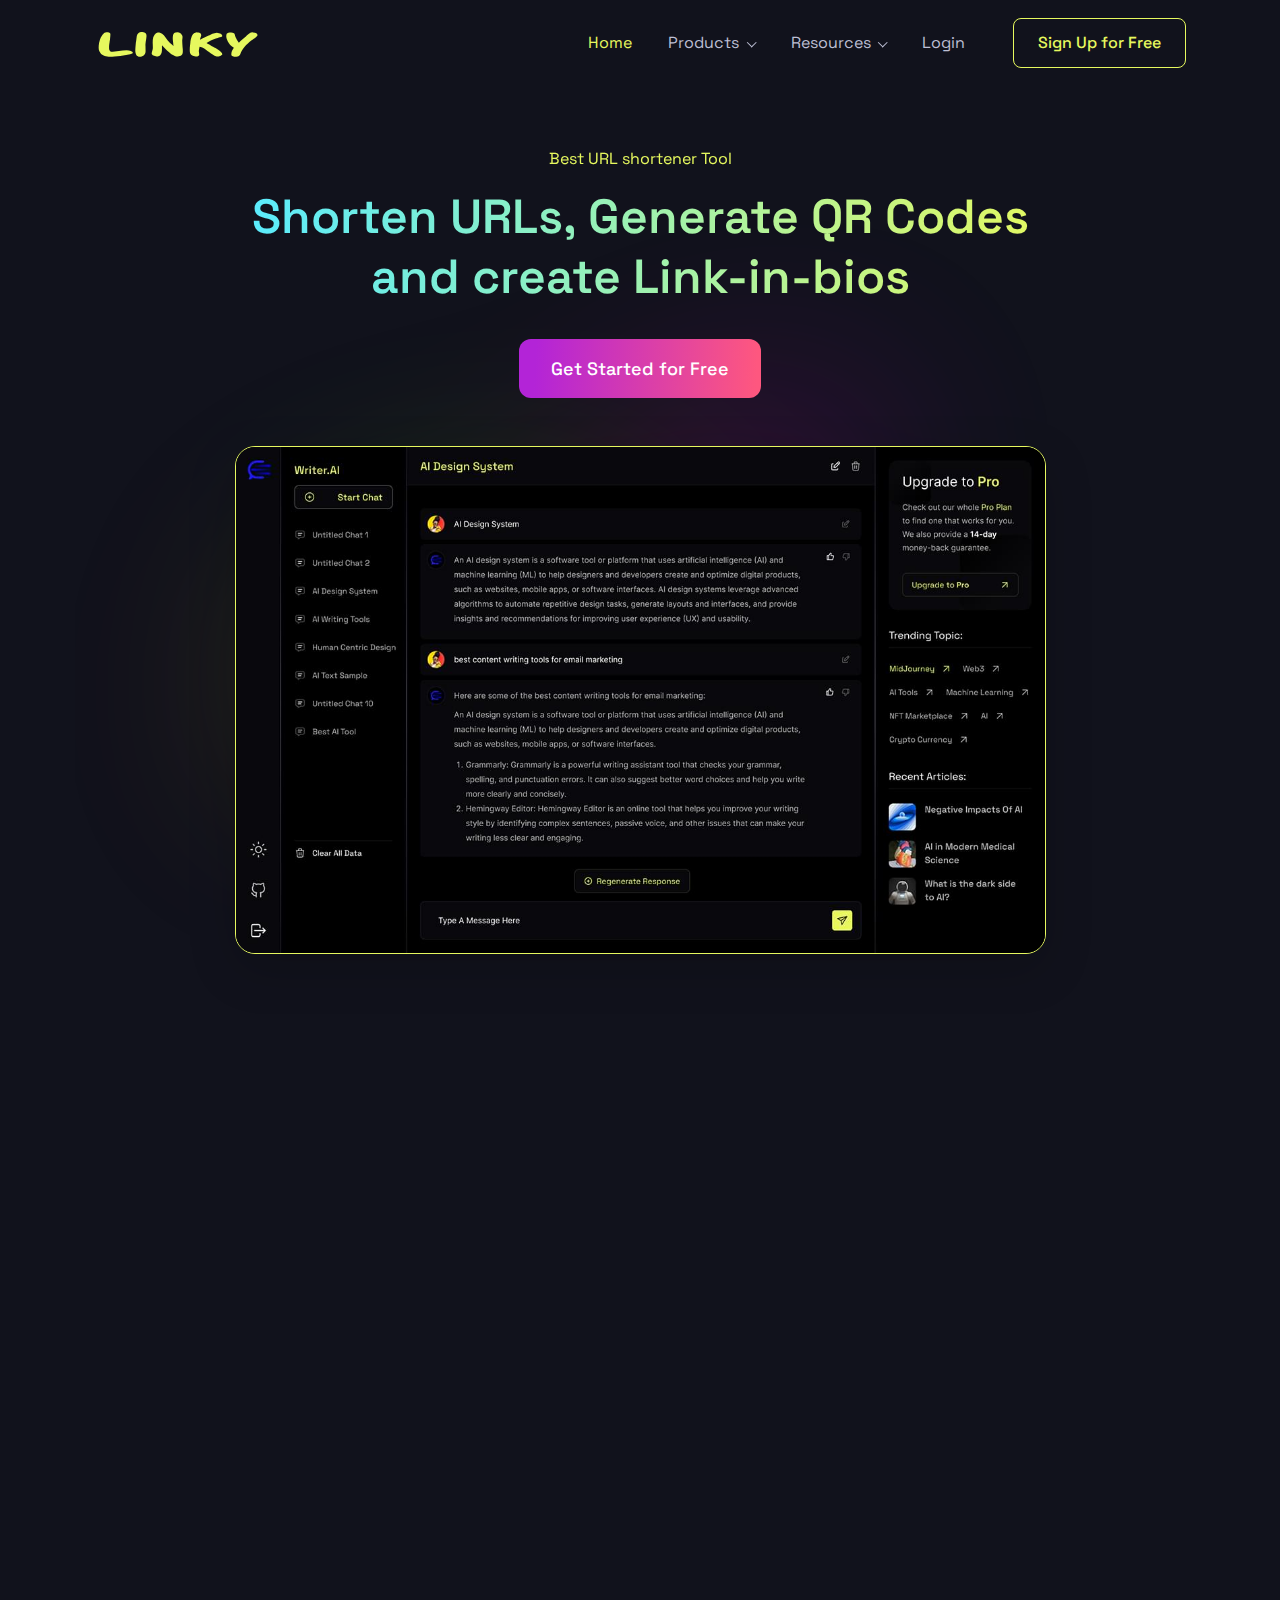
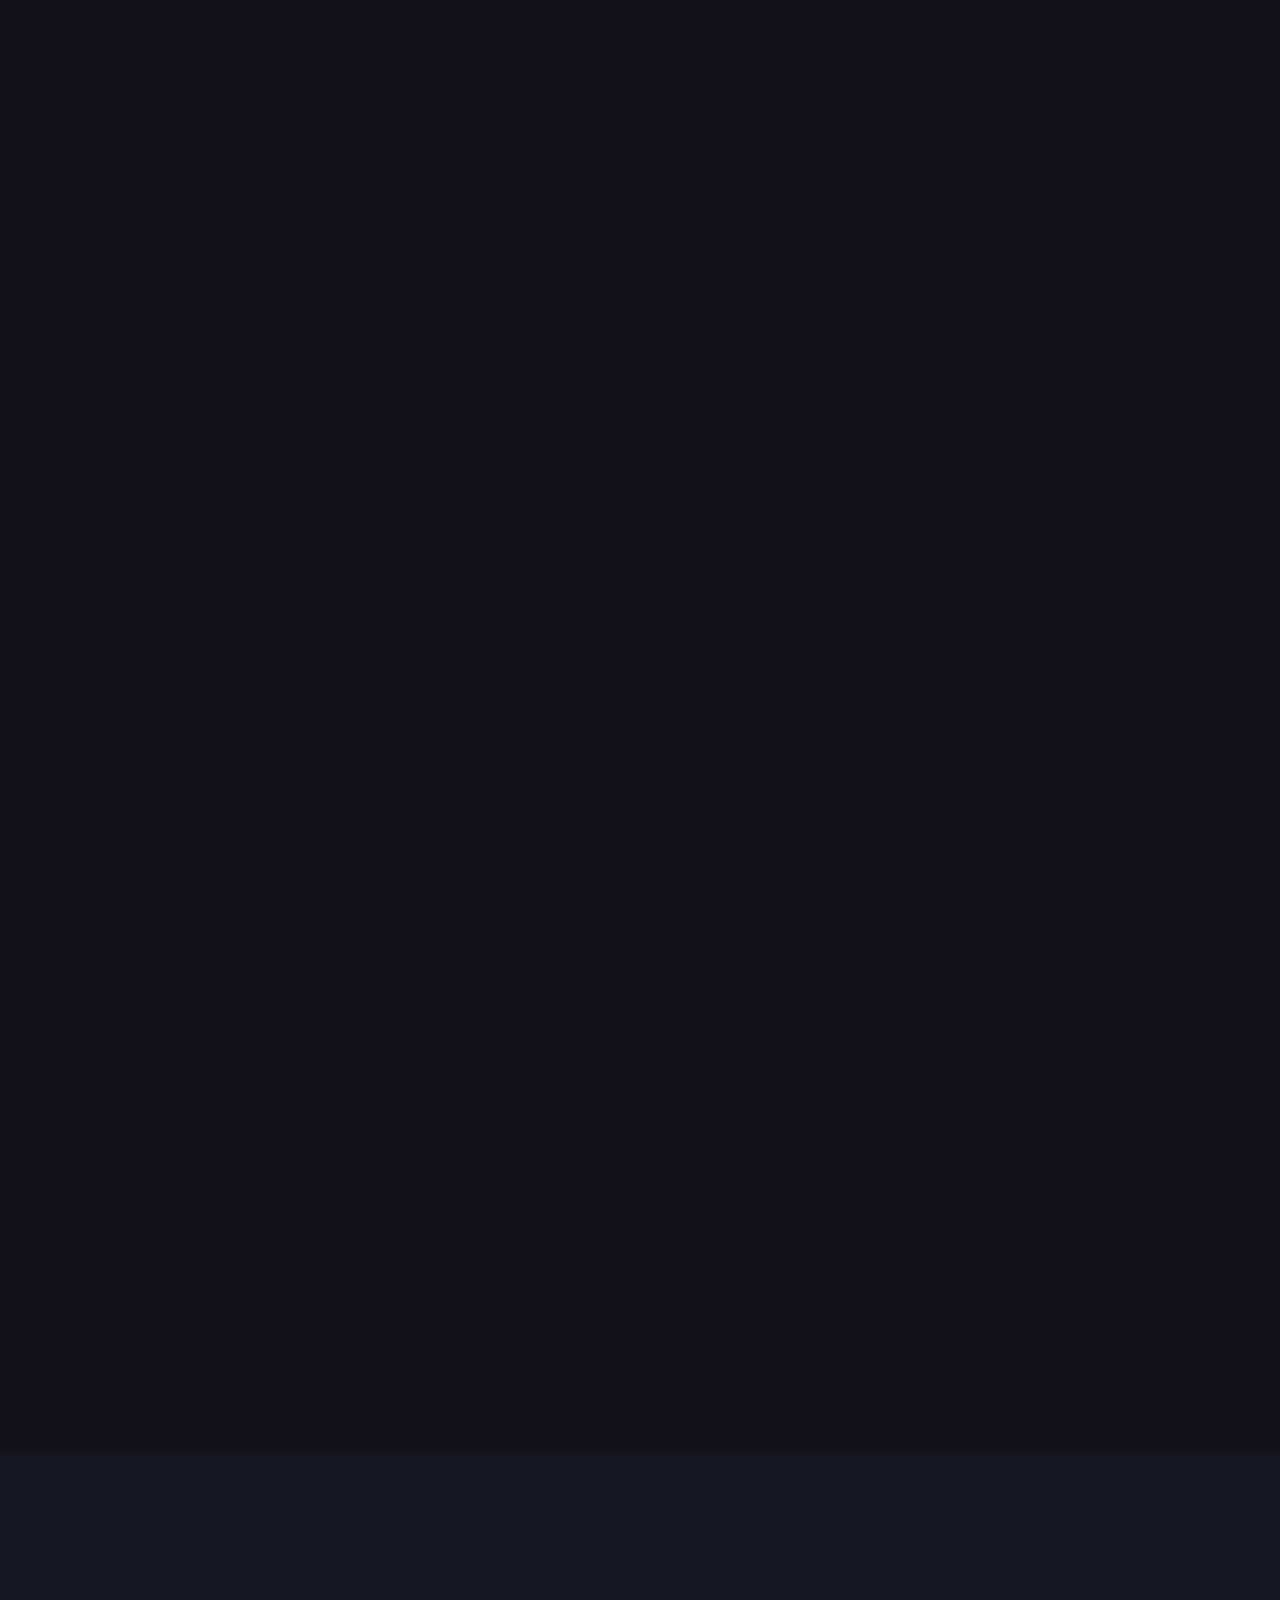
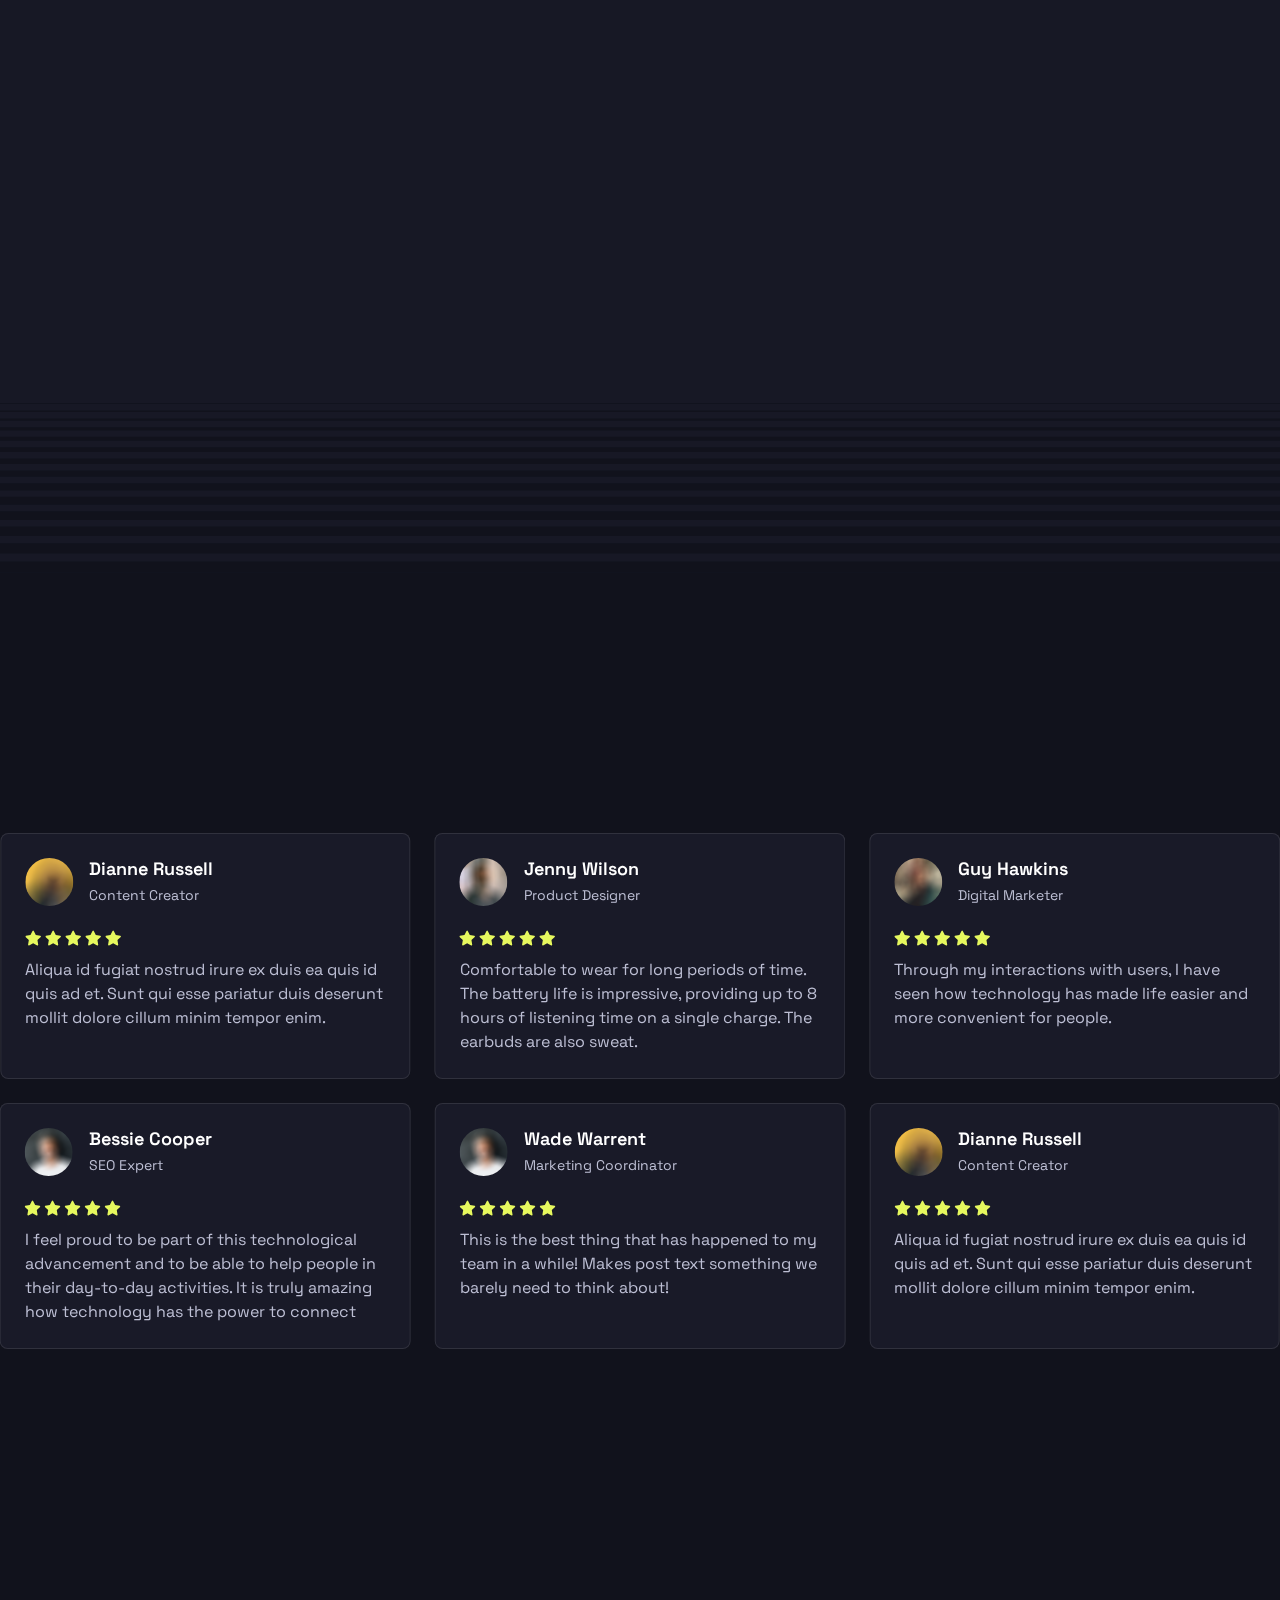
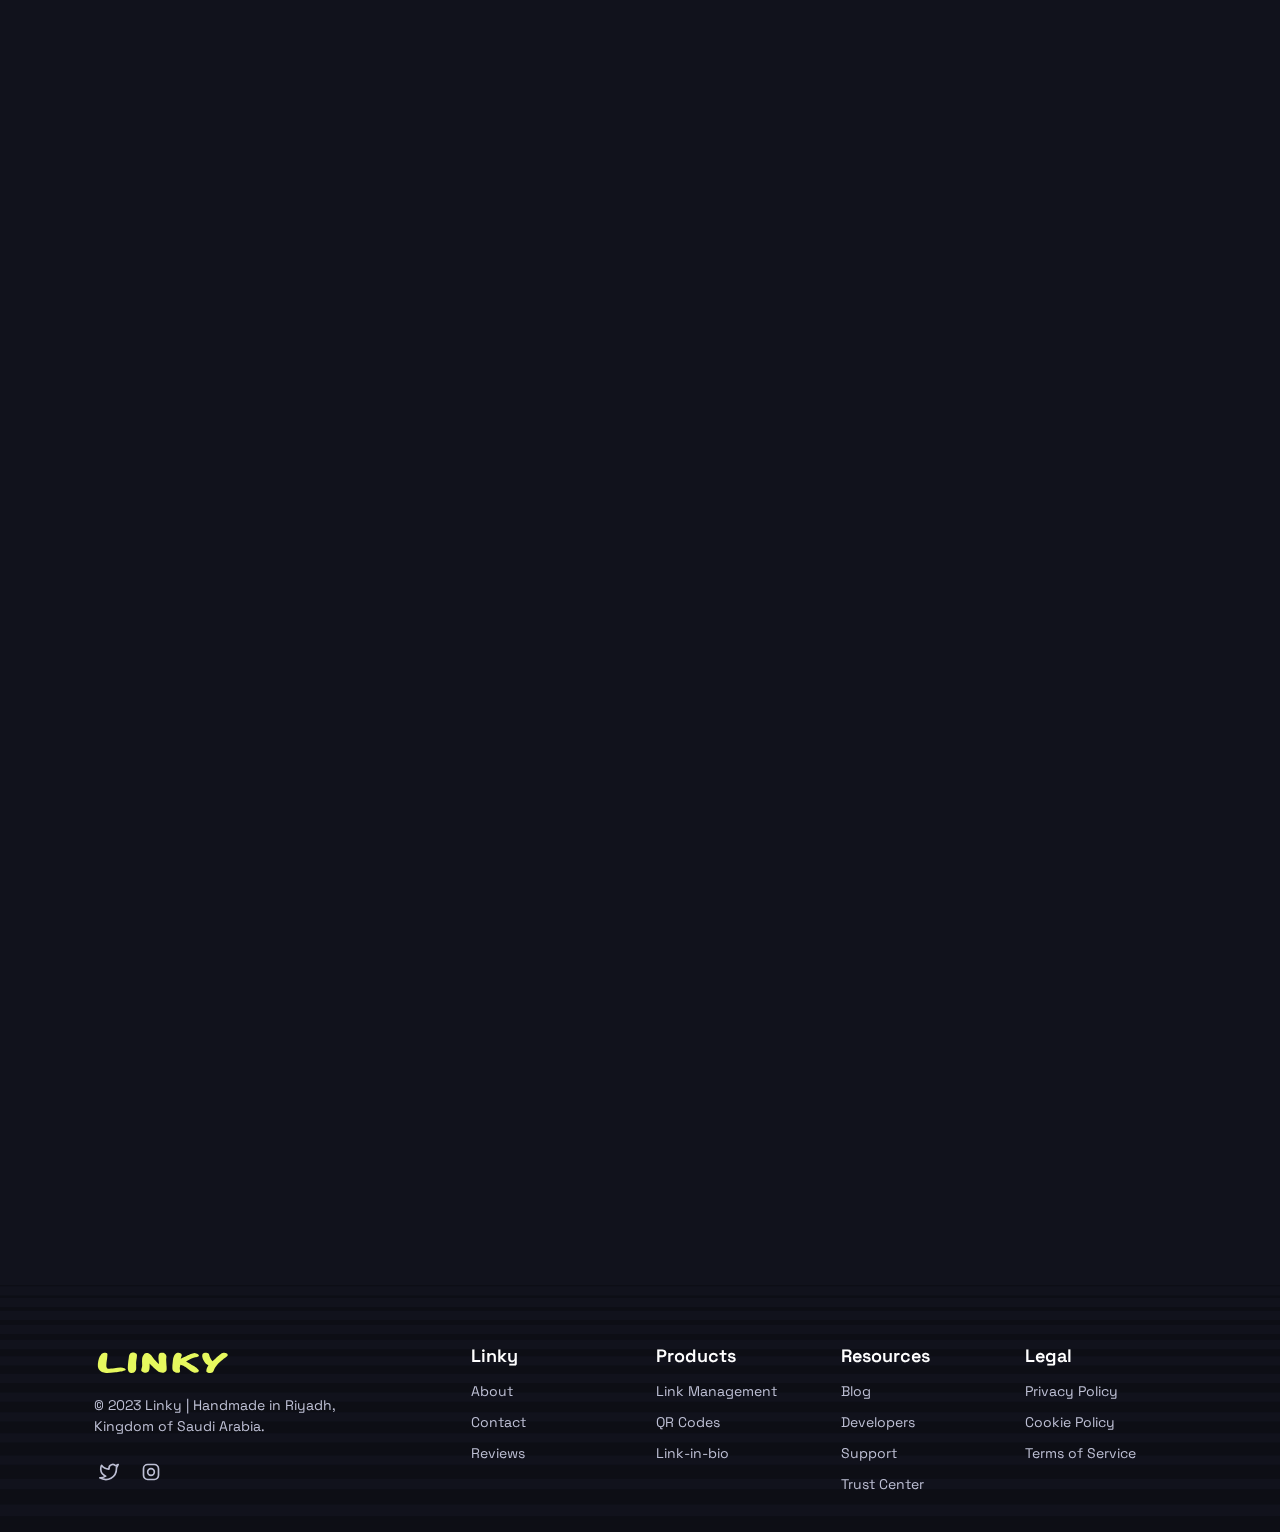
==== index.html @ 86c322c8 "Index page has been added" ====
<!DOCTYPE html>
<html lang="en" data-bs-theme="dark">

<head>
    <!-- START: META TAGS -->
    <meta charset="UTF-8" />
    <meta http-equiv="X-UA-Compatible" content="IE=edge" />
    <meta name="viewport" content="width=device-width, initial-scale=1.0" />
    <!-- END: META TAGS -->

    <title>Linky - Best link shortener tool</title>
    <link rel="icon" href="assets/images/favicon.svg" type="image/svg+xml" />

    <!-- START: STYLESHEETS -->
    <link rel="stylesheet" href="assets/css/plugins.css" />
    <link rel="stylesheet" href="assets/css/style.css" />
    <!-- END: STYLESHEETS -->
</head>


<body>
    <!-- START: APP -->
    <div class="wrapper d-flex flex-column justify-between">
        <!-- START: NAVBAR -->
        <nav class="navbar navbar-expand-lg fixed-top bg-dark" data-bs-theme="dark">
            <div class="container">
                <!-- START: APP LOGO -->
                <a class="navbar-brand" href="index.html">
                    <img src="assets/images/logo.svg" alt="Linky" width="165" />
                </a>
                <!-- END: APP LOGO -->

                <!-- START: NAVBAR TOGGLER -->
                <button class="navbar-toggler" type="button" data-bs-toggle="collapse" data-bs-target="#navbarContent"
                    aria-controls="navbarContent" aria-expanded="false" aria-label="Toggle navigation">
                    <div class="navbar-toggler-icon">
                        <span></span>
                        <span></span>
                        <span></span>
                    </div>
                </button>
                <!-- END: NAVBAR TOGGLER -->

                <!-- START: NAVBAR CONTENT -->
                <div class="collapse navbar-collapse" id="navbarContent">
                    <div
                        class="navbar-content-inner ms-lg-auto d-flex flex-column flex-lg-row align-lg-center gap-4 gap-lg-10 p-2 p-lg-0">
                        <ul class="navbar-nav gap-lg-2 gap-xl-5">
                            <li class="nav-item">
                                <a class="nav-link active" href="index.html" aria-current="page">Home</a>
                            </li>
                            <li class="nav-item dropdown">
                                <a class="nav-link dropdown-toggle" href="#" role="button" data-bs-toggle="dropdown"
                                    aria-expanded="false">
                                    Products
                                </a>
                                <ul class="dropdown-menu">
                                    <li><a class="dropdown-item" href="link-management.html">Link Management</a></li>
                                    <li><a class="dropdown-item" href="qr-codes.html">QR Codes</a></li>
                                    <li><a class="dropdown-item" href="link-in-bio.html">Link-in-bio</a></li>
                                </ul>
                            </li>
                            <li class="nav-item dropdown">
                                <a class="nav-link dropdown-toggle" href="#" role="button" data-bs-toggle="dropdown"
                                    aria-expanded="false">
                                    Resources
                                </a>
                                <ul class="dropdown-menu">
                                    <li><a class="dropdown-item " href="trust-center.html">Trust Center</a></li>
                                    <li><a class="dropdown-item " href="devs/index.html">Developers</a></li>
                                    <li><a class="dropdown-item " href="blog/index.html">Blog</a></li>
                                    <li><a class="dropdown-item " href="support.html">Support</a></li>
                                </ul>
                            </li>
                            <li class="nav-item">
                                <a class="nav-link" href="login.html">Login</a>
                            </li>
                        </ul>
                        <div class="">
                            <a href="login.html" class="btn btn-outline-primary-dark">Sign Up for Free</a>
                        </div>
                    </div>
                </div>
                <!-- END: NAVBAR CONTENT -->
            </div>
        </nav>
        <!-- END: NAVBAR -->

        <main class="flex-grow-1">
            <!-- START: HERO -->
            <section class="hero-section style-1 overflow-hidden bg-dark py-10 py-lg-15" data-bs-theme="dark">
                <div class="container">
                    <div class="row justify-center">
                        <div class="col-lg-9">
                            <div class="text-center">
                                <div class="position-relative z-1">
                                    <p class="text-primary-dark" data-aos="fade-up-sm">
                                        Best URL shortener Tool
                                    </p>
                                    <h1 class="text-gradient-2 mb-8" data-aos="fade-up-sm" data-aos-delay="150">
                                        Shorten URLs, Generate QR Codes and create Link-in-bios
                                    </h1>
                                    <a href="login.html" class="btn btn-lg btn-gradient-1" data-aos="fade-up-sm"
                                        data-aos-delay="200">Get Started for Free</a>
                                </div>
                                <div data-aos="fade-up-sm" data-aos-delay="300">
                                    <div class="image-with-shape">
                                        <img src="assets/images/shapes/blurry-shape-1.svg" alt=""
                                            class="shape animate-scale" />
                                        <div
                                            class="mt-12 rounded-5 border border-primary-dark shadow-lg overflow-hidden position-relative z-1">
                                            <img class="img-fluid d-inline-block"
                                                src="assets/images/screens/screen-1.jpg" alt="" />
                                        </div>
                                    </div>
                                </div>
                            </div>
                        </div>
                    </div>
                </div>
            </section>
            <!-- END: HERO -->

            <!-- START: FEATURES -->
            <section class="py-10 py-lg-15">
                <div class="container">
                    <div class="text-center mb-18">
                        <h1 class="mb-0 text-white" data-aos="fade-up-sm" data-aos-delay="50">
                            Linky's Connections Platform
                        </h1>
                        <p data-aos="fade-up-sm" data-aos-delay="100">
                            All the products you need to build brand connections, manage links and QR Codes, <br /> and
                            connect with audiences everywhere,
                            in a single unified platform.
                        </p>
                    </div>

                    <div class="row g-6 gx-lg-14 gx-xl-20 align-center">
                        <div class="col-lg-6" data-aos="fade-up-sm" data-aos-delay="150">
                            <div class="content">
                                <h1 class="text-white mb-8">
                                    Link Management
                                </h1>
                                <p class="mb-6">
                                    A comprehensive solution to help make every point of connection between your content
                                    and your audience more powerful.
                                </p>
                                <ul class="list-unstyled list-check mb-8">
                                    <li>
                                        <svg xmlns="http://www.w3.org/2000/svg" fill="none" viewBox="0 0 18 18"
                                            class="icon">
                                            <g>
                                                <path stroke="currentColor" stroke-linecap="round"
                                                    stroke-linejoin="round" stroke-width="1.5"
                                                    d="m3.75 9 3.75 3.75 7.5-7.5" />
                                            </g>
                                        </svg>
                                        <span>URL shortening at scale</span>
                                    </li>
                                    <li>
                                        <svg xmlns="http://www.w3.org/2000/svg" fill="none" viewBox="0 0 18 18"
                                            class="icon">
                                            <g>
                                                <path stroke="currentColor" stroke-linecap="round"
                                                    stroke-linejoin="round" stroke-width="1.5"
                                                    d="m3.75 9 3.75 3.75 7.5-7.5" />
                                            </g>
                                        </svg>
                                        <span>URL redirects</span>
                                    </li>
                                    <li>
                                        <svg xmlns="http://www.w3.org/2000/svg" fill="none" viewBox="0 0 18 18"
                                            class="icon">
                                            <g>
                                                <path stroke="currentColor" stroke-linecap="round"
                                                    stroke-linejoin="round" stroke-width="1.5"
                                                    d="m3.75 9 3.75 3.75 7.5-7.5" />
                                            </g>
                                        </svg>
                                        <span>Advanced analytics & tracking</span>
                                    </li>
                                </ul>
                                <a href="login.html" class="arrow-link arrow-link-primary-dark text-primary-dark gap-3">
                                    <span>Get Started for Free</span>
                                    <svg class="icon" viewBox="0 0 16 16" fill="none"
                                        xmlns="http://www.w3.org/2000/svg">
                                        <path d="M4 12.6667L12.6667 4M12.6667 4V12.32M12.6667 4H4.34667"
                                            stroke="currentColor" stroke-width="1.21" stroke-linecap="round"
                                            stroke-linejoin="round" />
                                    </svg>
                                </a>
                            </div>
                        </div>
                        <div class="col-lg-6" data-aos="fade-up-sm" data-aos-delay="250">
                            <div class="feature-img">
                                <img src="assets/images/illustrations/feature-illustration-1-yellow.svg" alt=""
                                    class="img-fluid" />
                            </div>
                        </div>
                    </div>
                    <div class="row g-6 gx-lg-14 gx-xl-20 align-center mt-10 flex-row-reverse">
                        <div class="col-lg-6 col-xl-6" data-aos="fade-up-sm" data-aos-delay="150">
                            <div class="content">
                                <h1 class="text-white mb-8">
                                    QR Codes
                                </h1>
                                <p class="mb-6">
                                    QR Code solutions for every customer, business and brand experience.
                                </p>
                                <ul class="list-unstyled list-check mb-8">
                                    <li>
                                        <svg xmlns="http://www.w3.org/2000/svg" fill="none" viewBox="0 0 18 18"
                                            class="icon">
                                            <g>
                                                <path stroke="currentColor" stroke-linecap="round"
                                                    stroke-linejoin="round" stroke-width="1.5"
                                                    d="m3.75 9 3.75 3.75 7.5-7.5" />
                                            </g>
                                        </svg>
                                        <span>Fully customizable QR Codes</span>
                                    </li>
                                    <li>
                                        <svg xmlns="http://www.w3.org/2000/svg" fill="none" viewBox="0 0 18 18"
                                            class="icon">
                                            <g>
                                                <path stroke="currentColor" stroke-linecap="round"
                                                    stroke-linejoin="round" stroke-width="1.5"
                                                    d="m3.75 9 3.75 3.75 7.5-7.5" />
                                            </g>
                                        </svg>
                                        <span>QR Code types & destination options</span>
                                    </li>
                                    <li>
                                        <svg xmlns="http://www.w3.org/2000/svg" fill="none" viewBox="0 0 18 18"
                                            class="icon">
                                            <g>
                                                <path stroke="currentColor" stroke-linecap="round"
                                                    stroke-linejoin="round" stroke-width="1.5"
                                                    d="m3.75 9 3.75 3.75 7.5-7.5" />
                                            </g>
                                        </svg>
                                        <span>Advanced analytics & tracking</span>
                                    </li>
                                </ul>
                                <a href="login.html" class="arrow-link arrow-link-primary-dark text-primary-dark gap-3">
                                    <span>Get Started for Free</span>
                                    <svg class="icon" viewBox="0 0 16 16" fill="none"
                                        xmlns="http://www.w3.org/2000/svg">
                                        <path d="M4 12.6667L12.6667 4M12.6667 4V12.32M12.6667 4H4.34667"
                                            stroke="currentColor" stroke-width="1.21" stroke-linecap="round"
                                            stroke-linejoin="round" />
                                    </svg>
                                </a>
                            </div>
                        </div>
                        <div class="col-lg-6" data-aos="fade-up-sm" data-aos-delay="250">
                            <div class="feature-img">
                                <img src="assets/images/illustrations/feature-illustration-2-yellow.svg" alt=""
                                    class="img-fluid" />
                            </div>
                        </div>
                    </div>
                    <div class="row g-6 gx-lg-14 gx-xl-20 align-center mt-10">
                        <div class="col-lg-6" data-aos="fade-up-sm" data-aos-delay="150">
                            <div class="content">
                                <h1 class="text-white mb-8">
                                    Link-in-bio
                                </h1>
                                <p class="mb-6">
                                    Linky Link-in-bio, powered by Linky Link Management, to help you curate, package and
                                    track your best links.
                                </p>
                                <ul class="list-unstyled list-check mb-8">
                                    <li>
                                        <svg xmlns="http://www.w3.org/2000/svg" fill="none" viewBox="0 0 18 18"
                                            class="icon">
                                            <g>
                                                <path stroke="currentColor" stroke-linecap="round"
                                                    stroke-linejoin="round" stroke-width="1.5"
                                                    d="m3.75 9 3.75 3.75 7.5-7.5" />
                                            </g>
                                        </svg>
                                        <span>Custom URLs for social media</span>
                                    </li>
                                    <li>
                                        <svg xmlns="http://www.w3.org/2000/svg" fill="none" viewBox="0 0 18 18"
                                            class="icon">
                                            <g>
                                                <path stroke="currentColor" stroke-linecap="round"
                                                    stroke-linejoin="round" stroke-width="1.5"
                                                    d="m3.75 9 3.75 3.75 7.5-7.5" />
                                            </g>
                                        </svg>
                                        <span>Easy-to-manage links</span>
                                    </li>
                                    <li>
                                        <svg xmlns="http://www.w3.org/2000/svg" fill="none" viewBox="0 0 18 18"
                                            class="icon">
                                            <g>
                                                <path stroke="currentColor" stroke-linecap="round"
                                                    stroke-linejoin="round" stroke-width="1.5"
                                                    d="m3.75 9 3.75 3.75 7.5-7.5" />
                                            </g>
                                        </svg>
                                        <span>Link and landing page tracking</span>
                                    </li>
                                </ul>
                                <a href="login.html" class="arrow-link arrow-link-primary-dark text-primary-dark gap-3">
                                    <span>Get Started for Free</span>
                                    <svg class="icon" viewBox="0 0 16 16" fill="none"
                                        xmlns="http://www.w3.org/2000/svg">
                                        <path d="M4 12.6667L12.6667 4M12.6667 4V12.32M12.6667 4H4.34667"
                                            stroke="currentColor" stroke-width="1.21" stroke-linecap="round"
                                            stroke-linejoin="round" />
                                    </svg>
                                </a>
                            </div>
                        </div>
                        <div class="col-lg-6" data-aos="fade-up-sm" data-aos-delay="250">
                            <div class="feature-img">
                                <img src="assets/images/illustrations/feature-illustration-3-yellow.svg" alt=""
                                    class="img-fluid" />
                            </div>
                        </div>
                    </div>
                </div>
            </section>
            <!-- END: FEATURES -->

            <!-- START: ANALYTICS -->
            <section class="bg-striped bg-striped-sm bg-striped-bottom bg-dark-blue-4 py-20 py-lg-30">
                <div class="container">
                    <div class="row justify-center mb-18">
                        <div class="col-lg-9">
                            <div class="text-center">
                                <h1 class="text-white mb-0" data-aos="fade-up-sm" data-aos-delay="100">
                                    Linky as numbers
                                </h1>
                            </div>
                        </div>
                    </div>
                    <div class="row justify-center gx-8 gy-14">
                        <div class="col-4" data-aos="fade-up-sm" data-aos-delay="150">
                            <div class="d-flex flex-column justify-center align-center gap-6 h-full">
                                <div
                                    class="icon w-14 h-14 flex-shrink-0 d-flex align-center justify-center rounded-3 p-2 border bg-gradient-3 text-primary-dark border-white border-opacity-10">
                                    <svg xmlns="http://www.w3.org/2000/svg" fill="none" viewBox="0 0 40 40">
                                        <g stroke="currentColor" stroke-linecap="round" stroke-linejoin="round"
                                            stroke-width="1.5">
                                            <path
                                                d="M13.333 35h13.334A8.333 8.333 0 0 0 35 26.667v-5a5 5 0 0 0-5-5h-1.667v-3.334A8.333 8.333 0 0 0 20 5h-6.667A8.333 8.333 0 0 0 5 13.333v13.334A8.333 8.333 0 0 0 13.333 35Z" />
                                            <path
                                                d="M11.667 14.167a2.5 2.5 0 0 1 2.5-2.5h5a2.5 2.5 0 1 1 0 5h-5a2.5 2.5 0 0 1-2.5-2.5Zm0 11.666a2.5 2.5 0 0 1 2.5-2.5h11.666a2.5 2.5 0 1 1 0 5H14.167a2.5 2.5 0 0 1-2.5-2.5Z" />
                                        </g>
                                    </svg>
                                </div>
                                <div class="content text-center flex-grow-1">
                                    <h5 class="text-white mb-4">500K</h5>
                                    <p class="mb-0">
                                        Global customers
                                    </p>
                                </div>
                            </div>
                        </div>
                        <div class="col-4" data-aos="fade-up-sm" data-aos-delay="200">
                            <div class="d-flex flex-column justify-center align-center gap-6 h-full">
                                <div
                                    class="icon w-14 h-14 flex-shrink-0 d-flex align-center justify-center rounded-3 p-2 border bg-gradient-3 text-primary-dark border-white border-opacity-10">
                                    <svg xmlns="http://www.w3.org/2000/svg" fill="none" viewBox="0 0 64 64">
                                        <g stroke="currentColor" stroke-linecap="round" stroke-linejoin="round"
                                            stroke-width="1.5">
                                            <path
                                                d="M8 18.667a5.333 5.333 0 0 1 5.333-5.334h37.334A5.334 5.334 0 0 1 56 18.667v26.666a5.333 5.333 0 0 1-5.333 5.334H13.333A5.333 5.333 0 0 1 8 45.333V18.667Z" />
                                            <path
                                                d="M18.667 40V29.333a5.334 5.334 0 0 1 10.666 0V40m-10.666-5.333h10.666m16-10.667v16h-4a4 4 0 1 1 4-4" />
                                        </g>
                                    </svg>
                                </div>
                                <div class="content text-center flex-grow-1">
                                    <h5 class="text-white mb-4">5.7M</h5>
                                    <p class="mb-0">
                                        Monthly active users
                                    </p>
                                </div>
                            </div>
                        </div>
                        <div class="col-4" data-aos="fade-up-sm" data-aos-delay="250">
                            <div class="d-flex flex-column justify-center align-center gap-6 h-full">
                                <div
                                    class="icon w-14 h-14 flex-shrink-0 d-flex align-center justify-center rounded-3 p-2 border bg-gradient-3 text-primary-dark border-white border-opacity-10">
                                    <svg xmlns="http://www.w3.org/2000/svg" fill="none" viewBox="0 0 64 64">
                                        <g stroke="currentColor" stroke-linecap="round" stroke-linejoin="round"
                                            stroke-width="1.5">
                                            <path
                                                d="M10.667 13.333a2.667 2.667 0 0 1 2.666-2.666h37.334a2.667 2.667 0 0 1 2.666 2.666v37.334a2.667 2.667 0 0 1-2.666 2.666H13.333a2.667 2.667 0 0 1-2.666-2.666V13.333Zm0 8h42.666m-32-10.666v10.666" />
                                        </g>
                                    </svg>
                                </div>
                                <div class="content text-center flex-grow-1">
                                    <h5 class="text-white mb-4">256M</h5>
                                    <p class="mb-0">
                                        links & QR codes created monthly
                                    </p>
                                </div>
                            </div>
                        </div>
                        <div class="col-4" data-aos="fade-up-sm" data-aos-delay="300">
                            <div class="d-flex flex-column justify-center align-center gap-6 h-full">
                                <div
                                    class="icon w-14 h-14 flex-shrink-0 d-flex align-center justify-center rounded-3 p-2 border bg-gradient-3 text-primary-dark border-white border-opacity-10">
                                    <svg xmlns="http://www.w3.org/2000/svg" fill="none" viewBox="0 0 64 64">
                                        <g stroke="currentColor" stroke-linecap="round" stroke-linejoin="round"
                                            stroke-width="1.5">
                                            <path d="M24 32a8 8 0 1 0 16.001 0A8 8 0 0 0 24 32Z" />
                                            <path
                                                d="M10.667 32a21.334 21.334 0 1 0 42.667 0 21.334 21.334 0 0 0-42.667 0ZM32 5.333v5.334m0 42.666v5.334M53.333 32h5.334M5.333 32h5.334" />
                                        </g>
                                    </svg>
                                </div>
                                <div class="content text-center flex-grow-1">
                                    <h5 class="text-white mb-4">10B</h5>
                                    <p class="mb-0">
                                        connections (clicks & scans) monthly
                                    </p>
                                </div>
                            </div>
                        </div>
                        <div class="col-4" data-aos="fade-up-sm" data-aos-delay="150">
                            <div class="d-flex flex-column justify-center align-center gap-6 h-full">
                                <div
                                    class="icon w-14 h-14 flex-shrink-0 d-flex align-center justify-center rounded-3 p-2 border bg-gradient-3 text-primary-dark border-white border-opacity-10">
                                    <svg xmlns="http://www.w3.org/2000/svg" fill="none" viewBox="0 0 64 64">
                                        <g stroke="currentColor" stroke-linecap="round" stroke-linejoin="round"
                                            stroke-width="1.5">
                                            <path
                                                d="M34.667 13.333H56M34.667 24H48M34.667 40H56M34.667 50.667H48M8 13.333a2.667 2.667 0 0 1 2.667-2.666h10.666A2.667 2.667 0 0 1 24 13.333V24a2.667 2.667 0 0 1-2.667 2.667H10.667A2.667 2.667 0 0 1 8 24V13.333ZM8 40a2.667 2.667 0 0 1 2.667-2.667h10.666A2.667 2.667 0 0 1 24 40v10.667a2.667 2.667 0 0 1-2.667 2.666H10.667A2.667 2.667 0 0 1 8 50.667V40Z" />
                                        </g>
                                    </svg>
                                </div>
                                <div class="content text-center flex-grow-1">
                                    <h5 class="text-white mb-4">800+</h5>
                                    <p class="mb-0">
                                        app integrations
                                    </p>
                                </div>
                            </div>
                        </div>
                    </div>
                </div>
            </section>
            <!-- END: ANALYTICS -->

            <!-- START: REVIEWS -->
            <section class="overflow-hidden pt-20 pb-10 pt-lg-30 pb-lg-15">
                <div class="container">
                    <div class="row justify-center mb-18">
                        <div class="col-lg-9">
                            <div class="text-center">
                                <h1 class="text-white" data-aos="fade-up-sm" data-aos-delay="50">
                                    What <span class="text-primary-dark">Linky</span> customers are saying
                                </h1>
                            </div>
                        </div>
                    </div>
                </div>

                <div class="review-rolling-carousel-container">
                    <div class="swiper review-rolling-carousel">
                        <div class="swiper-wrapper rolling-carousel-wrapper">
                            <div class="swiper-slide h-auto">
                                <div
                                    class="review-card rounded h-full p-6 border bg-dark-blue-3 border-white border-opacity-10">
                                    <div class="d-flex items-center gap-4 mb-6">
                                        <div class="w-12 h-12 rounded-circle overflow-hidden">
                                            <img src="assets/images/review/1.png" alt=""
                                                class="w-full h-full object-cover" />
                                        </div>
                                        <div class="">
                                            <h6 class="text-white mb-1">Wade Warrent</h6>
                                            <p class="mb-0 fs-sm">Marketing Coordinator</p>
                                        </div>
                                    </div>
                                    <div class="">
                                        <div class="stars d-flex items-center gap-1 mb-3">
                                            <svg xmlns="http://www.w3.org/2000/svg" fill="currentColor"
                                                viewBox="0 0 15 14" class="w-4 h-4 text-primary-dark">
                                                <path
                                                    d="m4.824 4.225-4.253.617-.075.015A.667.667 0 0 0 .202 5.98l3.082 3-.727 4.236-.009.073a.667.667 0 0 0 .976.63l3.804-2 3.796 2 .066.03a.666.666 0 0 0 .902-.733l-.728-4.237 3.083-3 .052-.056a.667.667 0 0 0-.422-1.08l-4.253-.618L7.922.372a.667.667 0 0 0-1.196 0L4.824 4.225Z" />
                                            </svg>
                                            <svg xmlns="http://www.w3.org/2000/svg" fill="currentColor"
                                                viewBox="0 0 15 14" class="w-4 h-4 text-primary-dark">
                                                <path
                                                    d="m4.824 4.225-4.253.617-.075.015A.667.667 0 0 0 .202 5.98l3.082 3-.727 4.236-.009.073a.667.667 0 0 0 .976.63l3.804-2 3.796 2 .066.03a.666.666 0 0 0 .902-.733l-.728-4.237 3.083-3 .052-.056a.667.667 0 0 0-.422-1.08l-4.253-.618L7.922.372a.667.667 0 0 0-1.196 0L4.824 4.225Z" />
                                            </svg>
                                            <svg xmlns="http://www.w3.org/2000/svg" fill="currentColor"
                                                viewBox="0 0 15 14" class="w-4 h-4 text-primary-dark">
                                                <path
                                                    d="m4.824 4.225-4.253.617-.075.015A.667.667 0 0 0 .202 5.98l3.082 3-.727 4.236-.009.073a.667.667 0 0 0 .976.63l3.804-2 3.796 2 .066.03a.666.666 0 0 0 .902-.733l-.728-4.237 3.083-3 .052-.056a.667.667 0 0 0-.422-1.08l-4.253-.618L7.922.372a.667.667 0 0 0-1.196 0L4.824 4.225Z" />
                                            </svg>
                                            <svg xmlns="http://www.w3.org/2000/svg" fill="currentColor"
                                                viewBox="0 0 15 14" class="w-4 h-4 text-primary-dark">
                                                <path
                                                    d="m4.824 4.225-4.253.617-.075.015A.667.667 0 0 0 .202 5.98l3.082 3-.727 4.236-.009.073a.667.667 0 0 0 .976.63l3.804-2 3.796 2 .066.03a.666.666 0 0 0 .902-.733l-.728-4.237 3.083-3 .052-.056a.667.667 0 0 0-.422-1.08l-4.253-.618L7.922.372a.667.667 0 0 0-1.196 0L4.824 4.225Z" />
                                            </svg>
                                            <svg xmlns="http://www.w3.org/2000/svg" fill="currentColor"
                                                viewBox="0 0 15 14" class="w-4 h-4 text-primary-dark">
                                                <path
                                                    d="m4.824 4.225-4.253.617-.075.015A.667.667 0 0 0 .202 5.98l3.082 3-.727 4.236-.009.073a.667.667 0 0 0 .976.63l3.804-2 3.796 2 .066.03a.666.666 0 0 0 .902-.733l-.728-4.237 3.083-3 .052-.056a.667.667 0 0 0-.422-1.08l-4.253-.618L7.922.372a.667.667 0 0 0-1.196 0L4.824 4.225Z" />
                                            </svg>
                                        </div>
                                        <p class="review-text mb-0">
                                            This is the best thing that has happened to my team in a while! Makes post
                                            text
                                            something we barely need to think about!
                                        </p>
                                    </div>
                                </div>
                            </div>
                            <div class="swiper-slide h-auto">
                                <div
                                    class="review-card rounded h-full p-6 border bg-dark-blue-3 border-white border-opacity-10">
                                    <div class="d-flex items-center gap-4 mb-6">
                                        <div class="w-12 h-12 rounded-circle overflow-hidden">
                                            <img src="assets/images/review/2.png" alt=""
                                                class="w-full h-full object-cover" />
                                        </div>
                                        <div class="">
                                            <h6 class="text-white mb-1">Dianne Russell</h6>
                                            <p class="mb-0 fs-sm">Content Creator</p>
                                        </div>
                                    </div>
                                    <div class="">
                                        <div class="stars d-flex items-center gap-1 mb-3">
                                            <svg xmlns="http://www.w3.org/2000/svg" fill="currentColor"
                                                viewBox="0 0 15 14" class="w-4 h-4 text-primary-dark">
                                                <path
                                                    d="m4.824 4.225-4.253.617-.075.015A.667.667 0 0 0 .202 5.98l3.082 3-.727 4.236-.009.073a.667.667 0 0 0 .976.63l3.804-2 3.796 2 .066.03a.666.666 0 0 0 .902-.733l-.728-4.237 3.083-3 .052-.056a.667.667 0 0 0-.422-1.08l-4.253-.618L7.922.372a.667.667 0 0 0-1.196 0L4.824 4.225Z" />
                                            </svg>
                                            <svg xmlns="http://www.w3.org/2000/svg" fill="currentColor"
                                                viewBox="0 0 15 14" class="w-4 h-4 text-primary-dark">
                                                <path
                                                    d="m4.824 4.225-4.253.617-.075.015A.667.667 0 0 0 .202 5.98l3.082 3-.727 4.236-.009.073a.667.667 0 0 0 .976.63l3.804-2 3.796 2 .066.03a.666.666 0 0 0 .902-.733l-.728-4.237 3.083-3 .052-.056a.667.667 0 0 0-.422-1.08l-4.253-.618L7.922.372a.667.667 0 0 0-1.196 0L4.824 4.225Z" />
                                            </svg>
                                            <svg xmlns="http://www.w3.org/2000/svg" fill="currentColor"
                                                viewBox="0 0 15 14" class="w-4 h-4 text-primary-dark">
                                                <path
                                                    d="m4.824 4.225-4.253.617-.075.015A.667.667 0 0 0 .202 5.98l3.082 3-.727 4.236-.009.073a.667.667 0 0 0 .976.63l3.804-2 3.796 2 .066.03a.666.666 0 0 0 .902-.733l-.728-4.237 3.083-3 .052-.056a.667.667 0 0 0-.422-1.08l-4.253-.618L7.922.372a.667.667 0 0 0-1.196 0L4.824 4.225Z" />
                                            </svg>
                                            <svg xmlns="http://www.w3.org/2000/svg" fill="currentColor"
                                                viewBox="0 0 15 14" class="w-4 h-4 text-primary-dark">
                                                <path
                                                    d="m4.824 4.225-4.253.617-.075.015A.667.667 0 0 0 .202 5.98l3.082 3-.727 4.236-.009.073a.667.667 0 0 0 .976.63l3.804-2 3.796 2 .066.03a.666.666 0 0 0 .902-.733l-.728-4.237 3.083-3 .052-.056a.667.667 0 0 0-.422-1.08l-4.253-.618L7.922.372a.667.667 0 0 0-1.196 0L4.824 4.225Z" />
                                            </svg>
                                            <svg xmlns="http://www.w3.org/2000/svg" fill="currentColor"
                                                viewBox="0 0 15 14" class="w-4 h-4 text-primary-dark">
                                                <path
                                                    d="m4.824 4.225-4.253.617-.075.015A.667.667 0 0 0 .202 5.98l3.082 3-.727 4.236-.009.073a.667.667 0 0 0 .976.63l3.804-2 3.796 2 .066.03a.666.666 0 0 0 .902-.733l-.728-4.237 3.083-3 .052-.056a.667.667 0 0 0-.422-1.08l-4.253-.618L7.922.372a.667.667 0 0 0-1.196 0L4.824 4.225Z" />
                                            </svg>
                                        </div>
                                        <p class="review-text mb-0">
                                            Aliqua id fugiat nostrud irure ex duis ea quis id quis ad et. Sunt qui esse
                                            pariatur
                                            duis deserunt mollit dolore cillum minim tempor enim.
                                        </p>
                                    </div>
                                </div>
                            </div>
                            <div class="swiper-slide h-auto">
                                <div
                                    class="review-card rounded h-full p-6 border bg-dark-blue-3 border-white border-opacity-10">
                                    <div class="d-flex items-center gap-4 mb-6">
                                        <div class="w-12 h-12 rounded-circle overflow-hidden">
                                            <img src="assets/images/review/3.png" alt=""
                                                class="w-full h-full object-cover" />
                                        </div>
                                        <div class="">
                                            <h6 class="text-white mb-1">Jenny Wilson</h6>
                                            <p class="mb-0 fs-sm">Product Designer</p>
                                        </div>
                                    </div>
                                    <div class="">
                                        <div class="stars d-flex items-center gap-1 mb-3">
                                            <svg xmlns="http://www.w3.org/2000/svg" fill="currentColor"
                                                viewBox="0 0 15 14" class="w-4 h-4 text-primary-dark">
                                                <path
                                                    d="m4.824 4.225-4.253.617-.075.015A.667.667 0 0 0 .202 5.98l3.082 3-.727 4.236-.009.073a.667.667 0 0 0 .976.63l3.804-2 3.796 2 .066.03a.666.666 0 0 0 .902-.733l-.728-4.237 3.083-3 .052-.056a.667.667 0 0 0-.422-1.08l-4.253-.618L7.922.372a.667.667 0 0 0-1.196 0L4.824 4.225Z" />
                                            </svg>
                                            <svg xmlns="http://www.w3.org/2000/svg" fill="currentColor"
                                                viewBox="0 0 15 14" class="w-4 h-4 text-primary-dark">
                                                <path
                                                    d="m4.824 4.225-4.253.617-.075.015A.667.667 0 0 0 .202 5.98l3.082 3-.727 4.236-.009.073a.667.667 0 0 0 .976.63l3.804-2 3.796 2 .066.03a.666.666 0 0 0 .902-.733l-.728-4.237 3.083-3 .052-.056a.667.667 0 0 0-.422-1.08l-4.253-.618L7.922.372a.667.667 0 0 0-1.196 0L4.824 4.225Z" />
                                            </svg>
                                            <svg xmlns="http://www.w3.org/2000/svg" fill="currentColor"
                                                viewBox="0 0 15 14" class="w-4 h-4 text-primary-dark">
                                                <path
                                                    d="m4.824 4.225-4.253.617-.075.015A.667.667 0 0 0 .202 5.98l3.082 3-.727 4.236-.009.073a.667.667 0 0 0 .976.63l3.804-2 3.796 2 .066.03a.666.666 0 0 0 .902-.733l-.728-4.237 3.083-3 .052-.056a.667.667 0 0 0-.422-1.08l-4.253-.618L7.922.372a.667.667 0 0 0-1.196 0L4.824 4.225Z" />
                                            </svg>
                                            <svg xmlns="http://www.w3.org/2000/svg" fill="currentColor"
                                                viewBox="0 0 15 14" class="w-4 h-4 text-primary-dark">
                                                <path
                                                    d="m4.824 4.225-4.253.617-.075.015A.667.667 0 0 0 .202 5.98l3.082 3-.727 4.236-.009.073a.667.667 0 0 0 .976.63l3.804-2 3.796 2 .066.03a.666.666 0 0 0 .902-.733l-.728-4.237 3.083-3 .052-.056a.667.667 0 0 0-.422-1.08l-4.253-.618L7.922.372a.667.667 0 0 0-1.196 0L4.824 4.225Z" />
                                            </svg>
                                            <svg xmlns="http://www.w3.org/2000/svg" fill="currentColor"
                                                viewBox="0 0 15 14" class="w-4 h-4 text-primary-dark">
                                                <path
                                                    d="m4.824 4.225-4.253.617-.075.015A.667.667 0 0 0 .202 5.98l3.082 3-.727 4.236-.009.073a.667.667 0 0 0 .976.63l3.804-2 3.796 2 .066.03a.666.666 0 0 0 .902-.733l-.728-4.237 3.083-3 .052-.056a.667.667 0 0 0-.422-1.08l-4.253-.618L7.922.372a.667.667 0 0 0-1.196 0L4.824 4.225Z" />
                                            </svg>
                                        </div>
                                        <p class="review-text mb-0">
                                            Comfortable to wear for long periods of time. The battery life is
                                            impressive, providing
                                            up to 8 hours of listening time on a single charge. The earbuds are also
                                            sweat.
                                        </p>
                                    </div>
                                </div>
                            </div>
                            <div class="swiper-slide h-auto">
                                <div
                                    class="review-card rounded h-full p-6 border bg-dark-blue-3 border-white border-opacity-10">
                                    <div class="d-flex items-center gap-4 mb-6">
                                        <div class="w-12 h-12 rounded-circle overflow-hidden">
                                            <img src="assets/images/review/4.png" alt=""
                                                class="w-full h-full object-cover" />
                                        </div>
                                        <div class="">
                                            <h6 class="text-white mb-1">Guy Hawkins</h6>
                                            <p class="mb-0 fs-sm">Digital Marketer</p>
                                        </div>
                                    </div>
                                    <div class="">
                                        <div class="stars d-flex items-center gap-1 mb-3">
                                            <svg xmlns="http://www.w3.org/2000/svg" fill="currentColor"
                                                viewBox="0 0 15 14" class="w-4 h-4 text-primary-dark">
                                                <path
                                                    d="m4.824 4.225-4.253.617-.075.015A.667.667 0 0 0 .202 5.98l3.082 3-.727 4.236-.009.073a.667.667 0 0 0 .976.63l3.804-2 3.796 2 .066.03a.666.666 0 0 0 .902-.733l-.728-4.237 3.083-3 .052-.056a.667.667 0 0 0-.422-1.08l-4.253-.618L7.922.372a.667.667 0 0 0-1.196 0L4.824 4.225Z" />
                                            </svg>
                                            <svg xmlns="http://www.w3.org/2000/svg" fill="currentColor"
                                                viewBox="0 0 15 14" class="w-4 h-4 text-primary-dark">
                                                <path
                                                    d="m4.824 4.225-4.253.617-.075.015A.667.667 0 0 0 .202 5.98l3.082 3-.727 4.236-.009.073a.667.667 0 0 0 .976.63l3.804-2 3.796 2 .066.03a.666.666 0 0 0 .902-.733l-.728-4.237 3.083-3 .052-.056a.667.667 0 0 0-.422-1.08l-4.253-.618L7.922.372a.667.667 0 0 0-1.196 0L4.824 4.225Z" />
                                            </svg>
                                            <svg xmlns="http://www.w3.org/2000/svg" fill="currentColor"
                                                viewBox="0 0 15 14" class="w-4 h-4 text-primary-dark">
                                                <path
                                                    d="m4.824 4.225-4.253.617-.075.015A.667.667 0 0 0 .202 5.98l3.082 3-.727 4.236-.009.073a.667.667 0 0 0 .976.63l3.804-2 3.796 2 .066.03a.666.666 0 0 0 .902-.733l-.728-4.237 3.083-3 .052-.056a.667.667 0 0 0-.422-1.08l-4.253-.618L7.922.372a.667.667 0 0 0-1.196 0L4.824 4.225Z" />
                                            </svg>
                                            <svg xmlns="http://www.w3.org/2000/svg" fill="currentColor"
                                                viewBox="0 0 15 14" class="w-4 h-4 text-primary-dark">
                                                <path
                                                    d="m4.824 4.225-4.253.617-.075.015A.667.667 0 0 0 .202 5.98l3.082 3-.727 4.236-.009.073a.667.667 0 0 0 .976.63l3.804-2 3.796 2 .066.03a.666.666 0 0 0 .902-.733l-.728-4.237 3.083-3 .052-.056a.667.667 0 0 0-.422-1.08l-4.253-.618L7.922.372a.667.667 0 0 0-1.196 0L4.824 4.225Z" />
                                            </svg>
                                            <svg xmlns="http://www.w3.org/2000/svg" fill="currentColor"
                                                viewBox="0 0 15 14" class="w-4 h-4 text-primary-dark">
                                                <path
                                                    d="m4.824 4.225-4.253.617-.075.015A.667.667 0 0 0 .202 5.98l3.082 3-.727 4.236-.009.073a.667.667 0 0 0 .976.63l3.804-2 3.796 2 .066.03a.666.666 0 0 0 .902-.733l-.728-4.237 3.083-3 .052-.056a.667.667 0 0 0-.422-1.08l-4.253-.618L7.922.372a.667.667 0 0 0-1.196 0L4.824 4.225Z" />
                                            </svg>
                                        </div>
                                        <p class="review-text mb-0">
                                            Through my interactions with users, I have seen how technology has made life
                                            easier and
                                            more convenient for people.
                                        </p>
                                    </div>
                                </div>
                            </div>
                            <div class="swiper-slide h-auto">
                                <div
                                    class="review-card rounded h-full p-6 border bg-dark-blue-3 border-white border-opacity-10">
                                    <div class="d-flex items-center gap-4 mb-6">
                                        <div class="w-12 h-12 rounded-circle overflow-hidden">
                                            <img src="assets/images/review/1.png" alt=""
                                                class="w-full h-full object-cover" />
                                        </div>
                                        <div class="">
                                            <h6 class="text-white mb-1">Bessie Cooper</h6>
                                            <p class="mb-0 fs-sm">SEO Expert</p>
                                        </div>
                                    </div>
                                    <div class="">
                                        <div class="stars d-flex items-center gap-1 mb-3">
                                            <svg xmlns="http://www.w3.org/2000/svg" fill="currentColor"
                                                viewBox="0 0 15 14" class="w-4 h-4 text-primary-dark">
                                                <path
                                                    d="m4.824 4.225-4.253.617-.075.015A.667.667 0 0 0 .202 5.98l3.082 3-.727 4.236-.009.073a.667.667 0 0 0 .976.63l3.804-2 3.796 2 .066.03a.666.666 0 0 0 .902-.733l-.728-4.237 3.083-3 .052-.056a.667.667 0 0 0-.422-1.08l-4.253-.618L7.922.372a.667.667 0 0 0-1.196 0L4.824 4.225Z" />
                                            </svg>
                                            <svg xmlns="http://www.w3.org/2000/svg" fill="currentColor"
                                                viewBox="0 0 15 14" class="w-4 h-4 text-primary-dark">
                                                <path
                                                    d="m4.824 4.225-4.253.617-.075.015A.667.667 0 0 0 .202 5.98l3.082 3-.727 4.236-.009.073a.667.667 0 0 0 .976.63l3.804-2 3.796 2 .066.03a.666.666 0 0 0 .902-.733l-.728-4.237 3.083-3 .052-.056a.667.667 0 0 0-.422-1.08l-4.253-.618L7.922.372a.667.667 0 0 0-1.196 0L4.824 4.225Z" />
                                            </svg>
                                            <svg xmlns="http://www.w3.org/2000/svg" fill="currentColor"
                                                viewBox="0 0 15 14" class="w-4 h-4 text-primary-dark">
                                                <path
                                                    d="m4.824 4.225-4.253.617-.075.015A.667.667 0 0 0 .202 5.98l3.082 3-.727 4.236-.009.073a.667.667 0 0 0 .976.63l3.804-2 3.796 2 .066.03a.666.666 0 0 0 .902-.733l-.728-4.237 3.083-3 .052-.056a.667.667 0 0 0-.422-1.08l-4.253-.618L7.922.372a.667.667 0 0 0-1.196 0L4.824 4.225Z" />
                                            </svg>
                                            <svg xmlns="http://www.w3.org/2000/svg" fill="currentColor"
                                                viewBox="0 0 15 14" class="w-4 h-4 text-primary-dark">
                                                <path
                                                    d="m4.824 4.225-4.253.617-.075.015A.667.667 0 0 0 .202 5.98l3.082 3-.727 4.236-.009.073a.667.667 0 0 0 .976.63l3.804-2 3.796 2 .066.03a.666.666 0 0 0 .902-.733l-.728-4.237 3.083-3 .052-.056a.667.667 0 0 0-.422-1.08l-4.253-.618L7.922.372a.667.667 0 0 0-1.196 0L4.824 4.225Z" />
                                            </svg>
                                            <svg xmlns="http://www.w3.org/2000/svg" fill="currentColor"
                                                viewBox="0 0 15 14" class="w-4 h-4 text-primary-dark">
                                                <path
                                                    d="m4.824 4.225-4.253.617-.075.015A.667.667 0 0 0 .202 5.98l3.082 3-.727 4.236-.009.073a.667.667 0 0 0 .976.63l3.804-2 3.796 2 .066.03a.666.666 0 0 0 .902-.733l-.728-4.237 3.083-3 .052-.056a.667.667 0 0 0-.422-1.08l-4.253-.618L7.922.372a.667.667 0 0 0-1.196 0L4.824 4.225Z" />
                                            </svg>
                                        </div>
                                        <p class="review-text mb-0">
                                            I feel proud to be part of this technological advancement and to be able to
                                            help people
                                            in their day-to-day activities. It is truly amazing how technology has the
                                            power to
                                            connect
                                        </p>
                                    </div>
                                </div>
                            </div>
                            <div class="swiper-slide h-auto">
                                <div
                                    class="review-card rounded h-full p-6 border bg-dark-blue-3 border-white border-opacity-10">
                                    <div class="d-flex items-center gap-4 mb-6">
                                        <div class="w-12 h-12 rounded-circle overflow-hidden">
                                            <img src="assets/images/review/1.png" alt=""
                                                class="w-full h-full object-cover" />
                                        </div>
                                        <div class="">
                                            <h6 class="text-white mb-1">Wade Warrent</h6>
                                            <p class="mb-0 fs-sm">Marketing Coordinator</p>
                                        </div>
                                    </div>
                                    <div class="">
                                        <div class="stars d-flex items-center gap-1 mb-3">
                                            <svg xmlns="http://www.w3.org/2000/svg" fill="currentColor"
                                                viewBox="0 0 15 14" class="w-4 h-4 text-primary-dark">
                                                <path
                                                    d="m4.824 4.225-4.253.617-.075.015A.667.667 0 0 0 .202 5.98l3.082 3-.727 4.236-.009.073a.667.667 0 0 0 .976.63l3.804-2 3.796 2 .066.03a.666.666 0 0 0 .902-.733l-.728-4.237 3.083-3 .052-.056a.667.667 0 0 0-.422-1.08l-4.253-.618L7.922.372a.667.667 0 0 0-1.196 0L4.824 4.225Z" />
                                            </svg>
                                            <svg xmlns="http://www.w3.org/2000/svg" fill="currentColor"
                                                viewBox="0 0 15 14" class="w-4 h-4 text-primary-dark">
                                                <path
                                                    d="m4.824 4.225-4.253.617-.075.015A.667.667 0 0 0 .202 5.98l3.082 3-.727 4.236-.009.073a.667.667 0 0 0 .976.63l3.804-2 3.796 2 .066.03a.666.666 0 0 0 .902-.733l-.728-4.237 3.083-3 .052-.056a.667.667 0 0 0-.422-1.08l-4.253-.618L7.922.372a.667.667 0 0 0-1.196 0L4.824 4.225Z" />
                                            </svg>
                                            <svg xmlns="http://www.w3.org/2000/svg" fill="currentColor"
                                                viewBox="0 0 15 14" class="w-4 h-4 text-primary-dark">
                                                <path
                                                    d="m4.824 4.225-4.253.617-.075.015A.667.667 0 0 0 .202 5.98l3.082 3-.727 4.236-.009.073a.667.667 0 0 0 .976.63l3.804-2 3.796 2 .066.03a.666.666 0 0 0 .902-.733l-.728-4.237 3.083-3 .052-.056a.667.667 0 0 0-.422-1.08l-4.253-.618L7.922.372a.667.667 0 0 0-1.196 0L4.824 4.225Z" />
                                            </svg>
                                            <svg xmlns="http://www.w3.org/2000/svg" fill="currentColor"
                                                viewBox="0 0 15 14" class="w-4 h-4 text-primary-dark">
                                                <path
                                                    d="m4.824 4.225-4.253.617-.075.015A.667.667 0 0 0 .202 5.98l3.082 3-.727 4.236-.009.073a.667.667 0 0 0 .976.63l3.804-2 3.796 2 .066.03a.666.666 0 0 0 .902-.733l-.728-4.237 3.083-3 .052-.056a.667.667 0 0 0-.422-1.08l-4.253-.618L7.922.372a.667.667 0 0 0-1.196 0L4.824 4.225Z" />
                                            </svg>
                                            <svg xmlns="http://www.w3.org/2000/svg" fill="currentColor"
                                                viewBox="0 0 15 14" class="w-4 h-4 text-primary-dark">
                                                <path
                                                    d="m4.824 4.225-4.253.617-.075.015A.667.667 0 0 0 .202 5.98l3.082 3-.727 4.236-.009.073a.667.667 0 0 0 .976.63l3.804-2 3.796 2 .066.03a.666.666 0 0 0 .902-.733l-.728-4.237 3.083-3 .052-.056a.667.667 0 0 0-.422-1.08l-4.253-.618L7.922.372a.667.667 0 0 0-1.196 0L4.824 4.225Z" />
                                            </svg>
                                        </div>
                                        <p class="review-text mb-0">
                                            This is the best thing that has happened to my team in a while! Makes post
                                            text
                                            something we barely need to think about!
                                        </p>
                                    </div>
                                </div>
                            </div>
                            <div class="swiper-slide h-auto">
                                <div
                                    class="review-card rounded h-full p-6 border bg-dark-blue-3 border-white border-opacity-10">
                                    <div class="d-flex items-center gap-4 mb-6">
                                        <div class="w-12 h-12 rounded-circle overflow-hidden">
                                            <img src="assets/images/review/2.png" alt=""
                                                class="w-full h-full object-cover" />
                                        </div>
                                        <div class="">
                                            <h6 class="text-white mb-1">Dianne Russell</h6>
                                            <p class="mb-0 fs-sm">Content Creator</p>
                                        </div>
                                    </div>
                                    <div class="">
                                        <div class="stars d-flex items-center gap-1 mb-3">
                                            <svg xmlns="http://www.w3.org/2000/svg" fill="currentColor"
                                                viewBox="0 0 15 14" class="w-4 h-4 text-primary-dark">
                                                <path
                                                    d="m4.824 4.225-4.253.617-.075.015A.667.667 0 0 0 .202 5.98l3.082 3-.727 4.236-.009.073a.667.667 0 0 0 .976.63l3.804-2 3.796 2 .066.03a.666.666 0 0 0 .902-.733l-.728-4.237 3.083-3 .052-.056a.667.667 0 0 0-.422-1.08l-4.253-.618L7.922.372a.667.667 0 0 0-1.196 0L4.824 4.225Z" />
                                            </svg>
                                            <svg xmlns="http://www.w3.org/2000/svg" fill="currentColor"
                                                viewBox="0 0 15 14" class="w-4 h-4 text-primary-dark">
                                                <path
                                                    d="m4.824 4.225-4.253.617-.075.015A.667.667 0 0 0 .202 5.98l3.082 3-.727 4.236-.009.073a.667.667 0 0 0 .976.63l3.804-2 3.796 2 .066.03a.666.666 0 0 0 .902-.733l-.728-4.237 3.083-3 .052-.056a.667.667 0 0 0-.422-1.08l-4.253-.618L7.922.372a.667.667 0 0 0-1.196 0L4.824 4.225Z" />
                                            </svg>
                                            <svg xmlns="http://www.w3.org/2000/svg" fill="currentColor"
                                                viewBox="0 0 15 14" class="w-4 h-4 text-primary-dark">
                                                <path
                                                    d="m4.824 4.225-4.253.617-.075.015A.667.667 0 0 0 .202 5.98l3.082 3-.727 4.236-.009.073a.667.667 0 0 0 .976.63l3.804-2 3.796 2 .066.03a.666.666 0 0 0 .902-.733l-.728-4.237 3.083-3 .052-.056a.667.667 0 0 0-.422-1.08l-4.253-.618L7.922.372a.667.667 0 0 0-1.196 0L4.824 4.225Z" />
                                            </svg>
                                            <svg xmlns="http://www.w3.org/2000/svg" fill="currentColor"
                                                viewBox="0 0 15 14" class="w-4 h-4 text-primary-dark">
                                                <path
                                                    d="m4.824 4.225-4.253.617-.075.015A.667.667 0 0 0 .202 5.98l3.082 3-.727 4.236-.009.073a.667.667 0 0 0 .976.63l3.804-2 3.796 2 .066.03a.666.666 0 0 0 .902-.733l-.728-4.237 3.083-3 .052-.056a.667.667 0 0 0-.422-1.08l-4.253-.618L7.922.372a.667.667 0 0 0-1.196 0L4.824 4.225Z" />
                                            </svg>
                                            <svg xmlns="http://www.w3.org/2000/svg" fill="currentColor"
                                                viewBox="0 0 15 14" class="w-4 h-4 text-primary-dark">
                                                <path
                                                    d="m4.824 4.225-4.253.617-.075.015A.667.667 0 0 0 .202 5.98l3.082 3-.727 4.236-.009.073a.667.667 0 0 0 .976.63l3.804-2 3.796 2 .066.03a.666.666 0 0 0 .902-.733l-.728-4.237 3.083-3 .052-.056a.667.667 0 0 0-.422-1.08l-4.253-.618L7.922.372a.667.667 0 0 0-1.196 0L4.824 4.225Z" />
                                            </svg>
                                        </div>
                                        <p class="review-text mb-0">
                                            Aliqua id fugiat nostrud irure ex duis ea quis id quis ad et. Sunt qui esse
                                            pariatur
                                            duis deserunt mollit dolore cillum minim tempor enim.
                                        </p>
                                    </div>
                                </div>
                            </div>
                            <div class="swiper-slide h-auto">
                                <div
                                    class="review-card rounded h-full p-6 border bg-dark-blue-3 border-white border-opacity-10">
                                    <div class="d-flex items-center gap-4 mb-6">
                                        <div class="w-12 h-12 rounded-circle overflow-hidden">
                                            <img src="assets/images/review/3.png" alt=""
                                                class="w-full h-full object-cover" />
                                        </div>
                                        <div class="">
                                            <h6 class="text-white mb-1">Jenny Wilson</h6>
                                            <p class="mb-0 fs-sm">Product Designer</p>
                                        </div>
                                    </div>
                                    <div class="">
                                        <div class="stars d-flex items-center gap-1 mb-3">
                                            <svg xmlns="http://www.w3.org/2000/svg" fill="currentColor"
                                                viewBox="0 0 15 14" class="w-4 h-4 text-primary-dark">
                                                <path
                                                    d="m4.824 4.225-4.253.617-.075.015A.667.667 0 0 0 .202 5.98l3.082 3-.727 4.236-.009.073a.667.667 0 0 0 .976.63l3.804-2 3.796 2 .066.03a.666.666 0 0 0 .902-.733l-.728-4.237 3.083-3 .052-.056a.667.667 0 0 0-.422-1.08l-4.253-.618L7.922.372a.667.667 0 0 0-1.196 0L4.824 4.225Z" />
                                            </svg>
                                            <svg xmlns="http://www.w3.org/2000/svg" fill="currentColor"
                                                viewBox="0 0 15 14" class="w-4 h-4 text-primary-dark">
                                                <path
                                                    d="m4.824 4.225-4.253.617-.075.015A.667.667 0 0 0 .202 5.98l3.082 3-.727 4.236-.009.073a.667.667 0 0 0 .976.63l3.804-2 3.796 2 .066.03a.666.666 0 0 0 .902-.733l-.728-4.237 3.083-3 .052-.056a.667.667 0 0 0-.422-1.08l-4.253-.618L7.922.372a.667.667 0 0 0-1.196 0L4.824 4.225Z" />
                                            </svg>
                                            <svg xmlns="http://www.w3.org/2000/svg" fill="currentColor"
                                                viewBox="0 0 15 14" class="w-4 h-4 text-primary-dark">
                                                <path
                                                    d="m4.824 4.225-4.253.617-.075.015A.667.667 0 0 0 .202 5.98l3.082 3-.727 4.236-.009.073a.667.667 0 0 0 .976.63l3.804-2 3.796 2 .066.03a.666.666 0 0 0 .902-.733l-.728-4.237 3.083-3 .052-.056a.667.667 0 0 0-.422-1.08l-4.253-.618L7.922.372a.667.667 0 0 0-1.196 0L4.824 4.225Z" />
                                            </svg>
                                            <svg xmlns="http://www.w3.org/2000/svg" fill="currentColor"
                                                viewBox="0 0 15 14" class="w-4 h-4 text-primary-dark">
                                                <path
                                                    d="m4.824 4.225-4.253.617-.075.015A.667.667 0 0 0 .202 5.98l3.082 3-.727 4.236-.009.073a.667.667 0 0 0 .976.63l3.804-2 3.796 2 .066.03a.666.666 0 0 0 .902-.733l-.728-4.237 3.083-3 .052-.056a.667.667 0 0 0-.422-1.08l-4.253-.618L7.922.372a.667.667 0 0 0-1.196 0L4.824 4.225Z" />
                                            </svg>
                                            <svg xmlns="http://www.w3.org/2000/svg" fill="currentColor"
                                                viewBox="0 0 15 14" class="w-4 h-4 text-primary-dark">
                                                <path
                                                    d="m4.824 4.225-4.253.617-.075.015A.667.667 0 0 0 .202 5.98l3.082 3-.727 4.236-.009.073a.667.667 0 0 0 .976.63l3.804-2 3.796 2 .066.03a.666.666 0 0 0 .902-.733l-.728-4.237 3.083-3 .052-.056a.667.667 0 0 0-.422-1.08l-4.253-.618L7.922.372a.667.667 0 0 0-1.196 0L4.824 4.225Z" />
                                            </svg>
                                        </div>
                                        <p class="review-text mb-0">
                                            Comfortable to wear for long periods of time. The battery life is
                                            impressive, providing
                                            up to 8 hours of listening time on a single charge. The earbuds are also
                                            sweat.
                                        </p>
                                    </div>
                                </div>
                            </div>
                            <div class="swiper-slide h-auto">
                                <div
                                    class="review-card rounded h-full p-6 border bg-dark-blue-3 border-white border-opacity-10">
                                    <div class="d-flex items-center gap-4 mb-6">
                                        <div class="w-12 h-12 rounded-circle overflow-hidden">
                                            <img src="assets/images/review/4.png" alt=""
                                                class="w-full h-full object-cover" />
                                        </div>
                                        <div class="">
                                            <h6 class="text-white mb-1">Guy Hawkins</h6>
                                            <p class="mb-0 fs-sm">Digital Marketer</p>
                                        </div>
                                    </div>
                                    <div class="">
                                        <div class="stars d-flex items-center gap-1 mb-3">
                                            <svg xmlns="http://www.w3.org/2000/svg" fill="currentColor"
                                                viewBox="0 0 15 14" class="w-4 h-4 text-primary-dark">
                                                <path
                                                    d="m4.824 4.225-4.253.617-.075.015A.667.667 0 0 0 .202 5.98l3.082 3-.727 4.236-.009.073a.667.667 0 0 0 .976.63l3.804-2 3.796 2 .066.03a.666.666 0 0 0 .902-.733l-.728-4.237 3.083-3 .052-.056a.667.667 0 0 0-.422-1.08l-4.253-.618L7.922.372a.667.667 0 0 0-1.196 0L4.824 4.225Z" />
                                            </svg>
                                            <svg xmlns="http://www.w3.org/2000/svg" fill="currentColor"
                                                viewBox="0 0 15 14" class="w-4 h-4 text-primary-dark">
                                                <path
                                                    d="m4.824 4.225-4.253.617-.075.015A.667.667 0 0 0 .202 5.98l3.082 3-.727 4.236-.009.073a.667.667 0 0 0 .976.63l3.804-2 3.796 2 .066.03a.666.666 0 0 0 .902-.733l-.728-4.237 3.083-3 .052-.056a.667.667 0 0 0-.422-1.08l-4.253-.618L7.922.372a.667.667 0 0 0-1.196 0L4.824 4.225Z" />
                                            </svg>
                                            <svg xmlns="http://www.w3.org/2000/svg" fill="currentColor"
                                                viewBox="0 0 15 14" class="w-4 h-4 text-primary-dark">
                                                <path
                                                    d="m4.824 4.225-4.253.617-.075.015A.667.667 0 0 0 .202 5.98l3.082 3-.727 4.236-.009.073a.667.667 0 0 0 .976.63l3.804-2 3.796 2 .066.03a.666.666 0 0 0 .902-.733l-.728-4.237 3.083-3 .052-.056a.667.667 0 0 0-.422-1.08l-4.253-.618L7.922.372a.667.667 0 0 0-1.196 0L4.824 4.225Z" />
                                            </svg>
                                            <svg xmlns="http://www.w3.org/2000/svg" fill="currentColor"
                                                viewBox="0 0 15 14" class="w-4 h-4 text-primary-dark">
                                                <path
                                                    d="m4.824 4.225-4.253.617-.075.015A.667.667 0 0 0 .202 5.98l3.082 3-.727 4.236-.009.073a.667.667 0 0 0 .976.63l3.804-2 3.796 2 .066.03a.666.666 0 0 0 .902-.733l-.728-4.237 3.083-3 .052-.056a.667.667 0 0 0-.422-1.08l-4.253-.618L7.922.372a.667.667 0 0 0-1.196 0L4.824 4.225Z" />
                                            </svg>
                                            <svg xmlns="http://www.w3.org/2000/svg" fill="currentColor"
                                                viewBox="0 0 15 14" class="w-4 h-4 text-primary-dark">
                                                <path
                                                    d="m4.824 4.225-4.253.617-.075.015A.667.667 0 0 0 .202 5.98l3.082 3-.727 4.236-.009.073a.667.667 0 0 0 .976.63l3.804-2 3.796 2 .066.03a.666.666 0 0 0 .902-.733l-.728-4.237 3.083-3 .052-.056a.667.667 0 0 0-.422-1.08l-4.253-.618L7.922.372a.667.667 0 0 0-1.196 0L4.824 4.225Z" />
                                            </svg>
                                        </div>
                                        <p class="review-text mb-0">
                                            Through my interactions with users, I have seen how technology has made life
                                            easier and
                                            more convenient for people.
                                        </p>
                                    </div>
                                </div>
                            </div>
                            <div class="swiper-slide h-auto">
                                <div
                                    class="review-card rounded h-full p-6 border bg-dark-blue-3 border-white border-opacity-10">
                                    <div class="d-flex items-center gap-4 mb-6">
                                        <div class="w-12 h-12 rounded-circle overflow-hidden">
                                            <img src="assets/images/review/1.png" alt=""
                                                class="w-full h-full object-cover" />
                                        </div>
                                        <div class="">
                                            <h6 class="text-white mb-1">Bessie Cooper</h6>
                                            <p class="mb-0 fs-sm">SEO Expert</p>
                                        </div>
                                    </div>
                                    <div class="">
                                        <div class="stars d-flex items-center gap-1 mb-3">
                                            <svg xmlns="http://www.w3.org/2000/svg" fill="currentColor"
                                                viewBox="0 0 15 14" class="w-4 h-4 text-primary-dark">
                                                <path
                                                    d="m4.824 4.225-4.253.617-.075.015A.667.667 0 0 0 .202 5.98l3.082 3-.727 4.236-.009.073a.667.667 0 0 0 .976.63l3.804-2 3.796 2 .066.03a.666.666 0 0 0 .902-.733l-.728-4.237 3.083-3 .052-.056a.667.667 0 0 0-.422-1.08l-4.253-.618L7.922.372a.667.667 0 0 0-1.196 0L4.824 4.225Z" />
                                            </svg>
                                            <svg xmlns="http://www.w3.org/2000/svg" fill="currentColor"
                                                viewBox="0 0 15 14" class="w-4 h-4 text-primary-dark">
                                                <path
                                                    d="m4.824 4.225-4.253.617-.075.015A.667.667 0 0 0 .202 5.98l3.082 3-.727 4.236-.009.073a.667.667 0 0 0 .976.63l3.804-2 3.796 2 .066.03a.666.666 0 0 0 .902-.733l-.728-4.237 3.083-3 .052-.056a.667.667 0 0 0-.422-1.08l-4.253-.618L7.922.372a.667.667 0 0 0-1.196 0L4.824 4.225Z" />
                                            </svg>
                                            <svg xmlns="http://www.w3.org/2000/svg" fill="currentColor"
                                                viewBox="0 0 15 14" class="w-4 h-4 text-primary-dark">
                                                <path
                                                    d="m4.824 4.225-4.253.617-.075.015A.667.667 0 0 0 .202 5.98l3.082 3-.727 4.236-.009.073a.667.667 0 0 0 .976.63l3.804-2 3.796 2 .066.03a.666.666 0 0 0 .902-.733l-.728-4.237 3.083-3 .052-.056a.667.667 0 0 0-.422-1.08l-4.253-.618L7.922.372a.667.667 0 0 0-1.196 0L4.824 4.225Z" />
                                            </svg>
                                            <svg xmlns="http://www.w3.org/2000/svg" fill="currentColor"
                                                viewBox="0 0 15 14" class="w-4 h-4 text-primary-dark">
                                                <path
                                                    d="m4.824 4.225-4.253.617-.075.015A.667.667 0 0 0 .202 5.98l3.082 3-.727 4.236-.009.073a.667.667 0 0 0 .976.63l3.804-2 3.796 2 .066.03a.666.666 0 0 0 .902-.733l-.728-4.237 3.083-3 .052-.056a.667.667 0 0 0-.422-1.08l-4.253-.618L7.922.372a.667.667 0 0 0-1.196 0L4.824 4.225Z" />
                                            </svg>
                                            <svg xmlns="http://www.w3.org/2000/svg" fill="currentColor"
                                                viewBox="0 0 15 14" class="w-4 h-4 text-primary-dark">
                                                <path
                                                    d="m4.824 4.225-4.253.617-.075.015A.667.667 0 0 0 .202 5.98l3.082 3-.727 4.236-.009.073a.667.667 0 0 0 .976.63l3.804-2 3.796 2 .066.03a.666.666 0 0 0 .902-.733l-.728-4.237 3.083-3 .052-.056a.667.667 0 0 0-.422-1.08l-4.253-.618L7.922.372a.667.667 0 0 0-1.196 0L4.824 4.225Z" />
                                            </svg>
                                        </div>
                                        <p class="review-text mb-0">
                                            I feel proud to be part of this technological advancement and to be able to
                                            help people
                                            in their day-to-day activities. It is truly amazing how technology has the
                                            power to
                                            connect
                                        </p>
                                    </div>
                                </div>
                            </div>
                        </div>
                    </div>
                </div>

                <div class="review-rolling-carousel-container-reversed mt-6">
                    <div class="swiper review-rolling-carousel-reversed">
                        <div class="swiper-wrapper rolling-carousel-wrapper">
                            <div class="swiper-slide h-auto">
                                <div
                                    class="review-card rounded h-full p-6 border bg-dark-blue-3 border-white border-opacity-10">
                                    <div class="d-flex items-center gap-4 mb-6">
                                        <div class="w-12 h-12 rounded-circle overflow-hidden">
                                            <img src="assets/images/review/1.png" alt=""
                                                class="w-full h-full object-cover" />
                                        </div>
                                        <div class="">
                                            <h6 class="text-white mb-1">Wade Warrent</h6>
                                            <p class="mb-0 fs-sm">Marketing Coordinator</p>
                                        </div>
                                    </div>
                                    <div class="">
                                        <div class="stars d-flex items-center gap-1 mb-3">
                                            <svg xmlns="http://www.w3.org/2000/svg" fill="currentColor"
                                                viewBox="0 0 15 14" class="w-4 h-4 text-primary-dark">
                                                <path
                                                    d="m4.824 4.225-4.253.617-.075.015A.667.667 0 0 0 .202 5.98l3.082 3-.727 4.236-.009.073a.667.667 0 0 0 .976.63l3.804-2 3.796 2 .066.03a.666.666 0 0 0 .902-.733l-.728-4.237 3.083-3 .052-.056a.667.667 0 0 0-.422-1.08l-4.253-.618L7.922.372a.667.667 0 0 0-1.196 0L4.824 4.225Z" />
                                            </svg>
                                            <svg xmlns="http://www.w3.org/2000/svg" fill="currentColor"
                                                viewBox="0 0 15 14" class="w-4 h-4 text-primary-dark">
                                                <path
                                                    d="m4.824 4.225-4.253.617-.075.015A.667.667 0 0 0 .202 5.98l3.082 3-.727 4.236-.009.073a.667.667 0 0 0 .976.63l3.804-2 3.796 2 .066.03a.666.666 0 0 0 .902-.733l-.728-4.237 3.083-3 .052-.056a.667.667 0 0 0-.422-1.08l-4.253-.618L7.922.372a.667.667 0 0 0-1.196 0L4.824 4.225Z" />
                                            </svg>
                                            <svg xmlns="http://www.w3.org/2000/svg" fill="currentColor"
                                                viewBox="0 0 15 14" class="w-4 h-4 text-primary-dark">
                                                <path
                                                    d="m4.824 4.225-4.253.617-.075.015A.667.667 0 0 0 .202 5.98l3.082 3-.727 4.236-.009.073a.667.667 0 0 0 .976.63l3.804-2 3.796 2 .066.03a.666.666 0 0 0 .902-.733l-.728-4.237 3.083-3 .052-.056a.667.667 0 0 0-.422-1.08l-4.253-.618L7.922.372a.667.667 0 0 0-1.196 0L4.824 4.225Z" />
                                            </svg>
                                            <svg xmlns="http://www.w3.org/2000/svg" fill="currentColor"
                                                viewBox="0 0 15 14" class="w-4 h-4 text-primary-dark">
                                                <path
                                                    d="m4.824 4.225-4.253.617-.075.015A.667.667 0 0 0 .202 5.98l3.082 3-.727 4.236-.009.073a.667.667 0 0 0 .976.63l3.804-2 3.796 2 .066.03a.666.666 0 0 0 .902-.733l-.728-4.237 3.083-3 .052-.056a.667.667 0 0 0-.422-1.08l-4.253-.618L7.922.372a.667.667 0 0 0-1.196 0L4.824 4.225Z" />
                                            </svg>
                                            <svg xmlns="http://www.w3.org/2000/svg" fill="currentColor"
                                                viewBox="0 0 15 14" class="w-4 h-4 text-primary-dark">
                                                <path
                                                    d="m4.824 4.225-4.253.617-.075.015A.667.667 0 0 0 .202 5.98l3.082 3-.727 4.236-.009.073a.667.667 0 0 0 .976.63l3.804-2 3.796 2 .066.03a.666.666 0 0 0 .902-.733l-.728-4.237 3.083-3 .052-.056a.667.667 0 0 0-.422-1.08l-4.253-.618L7.922.372a.667.667 0 0 0-1.196 0L4.824 4.225Z" />
                                            </svg>
                                        </div>
                                        <p class="review-text mb-0">
                                            This is the best thing that has happened to my team in a while! Makes post
                                            text
                                            something we barely need to think about!
                                        </p>
                                    </div>
                                </div>
                            </div>
                            <div class="swiper-slide h-auto">
                                <div
                                    class="review-card rounded h-full p-6 border bg-dark-blue-3 border-white border-opacity-10">
                                    <div class="d-flex items-center gap-4 mb-6">
                                        <div class="w-12 h-12 rounded-circle overflow-hidden">
                                            <img src="assets/images/review/2.png" alt=""
                                                class="w-full h-full object-cover" />
                                        </div>
                                        <div class="">
                                            <h6 class="text-white mb-1">Dianne Russell</h6>
                                            <p class="mb-0 fs-sm">Content Creator</p>
                                        </div>
                                    </div>
                                    <div class="">
                                        <div class="stars d-flex items-center gap-1 mb-3">
                                            <svg xmlns="http://www.w3.org/2000/svg" fill="currentColor"
                                                viewBox="0 0 15 14" class="w-4 h-4 text-primary-dark">
                                                <path
                                                    d="m4.824 4.225-4.253.617-.075.015A.667.667 0 0 0 .202 5.98l3.082 3-.727 4.236-.009.073a.667.667 0 0 0 .976.63l3.804-2 3.796 2 .066.03a.666.666 0 0 0 .902-.733l-.728-4.237 3.083-3 .052-.056a.667.667 0 0 0-.422-1.08l-4.253-.618L7.922.372a.667.667 0 0 0-1.196 0L4.824 4.225Z" />
                                            </svg>
                                            <svg xmlns="http://www.w3.org/2000/svg" fill="currentColor"
                                                viewBox="0 0 15 14" class="w-4 h-4 text-primary-dark">
                                                <path
                                                    d="m4.824 4.225-4.253.617-.075.015A.667.667 0 0 0 .202 5.98l3.082 3-.727 4.236-.009.073a.667.667 0 0 0 .976.63l3.804-2 3.796 2 .066.03a.666.666 0 0 0 .902-.733l-.728-4.237 3.083-3 .052-.056a.667.667 0 0 0-.422-1.08l-4.253-.618L7.922.372a.667.667 0 0 0-1.196 0L4.824 4.225Z" />
                                            </svg>
                                            <svg xmlns="http://www.w3.org/2000/svg" fill="currentColor"
                                                viewBox="0 0 15 14" class="w-4 h-4 text-primary-dark">
                                                <path
                                                    d="m4.824 4.225-4.253.617-.075.015A.667.667 0 0 0 .202 5.98l3.082 3-.727 4.236-.009.073a.667.667 0 0 0 .976.63l3.804-2 3.796 2 .066.03a.666.666 0 0 0 .902-.733l-.728-4.237 3.083-3 .052-.056a.667.667 0 0 0-.422-1.08l-4.253-.618L7.922.372a.667.667 0 0 0-1.196 0L4.824 4.225Z" />
                                            </svg>
                                            <svg xmlns="http://www.w3.org/2000/svg" fill="currentColor"
                                                viewBox="0 0 15 14" class="w-4 h-4 text-primary-dark">
                                                <path
                                                    d="m4.824 4.225-4.253.617-.075.015A.667.667 0 0 0 .202 5.98l3.082 3-.727 4.236-.009.073a.667.667 0 0 0 .976.63l3.804-2 3.796 2 .066.03a.666.666 0 0 0 .902-.733l-.728-4.237 3.083-3 .052-.056a.667.667 0 0 0-.422-1.08l-4.253-.618L7.922.372a.667.667 0 0 0-1.196 0L4.824 4.225Z" />
                                            </svg>
                                            <svg xmlns="http://www.w3.org/2000/svg" fill="currentColor"
                                                viewBox="0 0 15 14" class="w-4 h-4 text-primary-dark">
                                                <path
                                                    d="m4.824 4.225-4.253.617-.075.015A.667.667 0 0 0 .202 5.98l3.082 3-.727 4.236-.009.073a.667.667 0 0 0 .976.63l3.804-2 3.796 2 .066.03a.666.666 0 0 0 .902-.733l-.728-4.237 3.083-3 .052-.056a.667.667 0 0 0-.422-1.08l-4.253-.618L7.922.372a.667.667 0 0 0-1.196 0L4.824 4.225Z" />
                                            </svg>
                                        </div>
                                        <p class="review-text mb-0">
                                            Aliqua id fugiat nostrud irure ex duis ea quis id quis ad et. Sunt qui esse
                                            pariatur
                                            duis deserunt mollit dolore cillum minim tempor enim.
                                        </p>
                                    </div>
                                </div>
                            </div>
                            <div class="swiper-slide h-auto">
                                <div
                                    class="review-card rounded h-full p-6 border bg-dark-blue-3 border-white border-opacity-10">
                                    <div class="d-flex items-center gap-4 mb-6">
                                        <div class="w-12 h-12 rounded-circle overflow-hidden">
                                            <img src="assets/images/review/3.png" alt=""
                                                class="w-full h-full object-cover" />
                                        </div>
                                        <div class="">
                                            <h6 class="text-white mb-1">Jenny Wilson</h6>
                                            <p class="mb-0 fs-sm">Product Designer</p>
                                        </div>
                                    </div>
                                    <div class="">
                                        <div class="stars d-flex items-center gap-1 mb-3">
                                            <svg xmlns="http://www.w3.org/2000/svg" fill="currentColor"
                                                viewBox="0 0 15 14" class="w-4 h-4 text-primary-dark">
                                                <path
                                                    d="m4.824 4.225-4.253.617-.075.015A.667.667 0 0 0 .202 5.98l3.082 3-.727 4.236-.009.073a.667.667 0 0 0 .976.63l3.804-2 3.796 2 .066.03a.666.666 0 0 0 .902-.733l-.728-4.237 3.083-3 .052-.056a.667.667 0 0 0-.422-1.08l-4.253-.618L7.922.372a.667.667 0 0 0-1.196 0L4.824 4.225Z" />
                                            </svg>
                                            <svg xmlns="http://www.w3.org/2000/svg" fill="currentColor"
                                                viewBox="0 0 15 14" class="w-4 h-4 text-primary-dark">
                                                <path
                                                    d="m4.824 4.225-4.253.617-.075.015A.667.667 0 0 0 .202 5.98l3.082 3-.727 4.236-.009.073a.667.667 0 0 0 .976.63l3.804-2 3.796 2 .066.03a.666.666 0 0 0 .902-.733l-.728-4.237 3.083-3 .052-.056a.667.667 0 0 0-.422-1.08l-4.253-.618L7.922.372a.667.667 0 0 0-1.196 0L4.824 4.225Z" />
                                            </svg>
                                            <svg xmlns="http://www.w3.org/2000/svg" fill="currentColor"
                                                viewBox="0 0 15 14" class="w-4 h-4 text-primary-dark">
                                                <path
                                                    d="m4.824 4.225-4.253.617-.075.015A.667.667 0 0 0 .202 5.98l3.082 3-.727 4.236-.009.073a.667.667 0 0 0 .976.63l3.804-2 3.796 2 .066.03a.666.666 0 0 0 .902-.733l-.728-4.237 3.083-3 .052-.056a.667.667 0 0 0-.422-1.08l-4.253-.618L7.922.372a.667.667 0 0 0-1.196 0L4.824 4.225Z" />
                                            </svg>
                                            <svg xmlns="http://www.w3.org/2000/svg" fill="currentColor"
                                                viewBox="0 0 15 14" class="w-4 h-4 text-primary-dark">
                                                <path
                                                    d="m4.824 4.225-4.253.617-.075.015A.667.667 0 0 0 .202 5.98l3.082 3-.727 4.236-.009.073a.667.667 0 0 0 .976.63l3.804-2 3.796 2 .066.03a.666.666 0 0 0 .902-.733l-.728-4.237 3.083-3 .052-.056a.667.667 0 0 0-.422-1.08l-4.253-.618L7.922.372a.667.667 0 0 0-1.196 0L4.824 4.225Z" />
                                            </svg>
                                            <svg xmlns="http://www.w3.org/2000/svg" fill="currentColor"
                                                viewBox="0 0 15 14" class="w-4 h-4 text-primary-dark">
                                                <path
                                                    d="m4.824 4.225-4.253.617-.075.015A.667.667 0 0 0 .202 5.98l3.082 3-.727 4.236-.009.073a.667.667 0 0 0 .976.63l3.804-2 3.796 2 .066.03a.666.666 0 0 0 .902-.733l-.728-4.237 3.083-3 .052-.056a.667.667 0 0 0-.422-1.08l-4.253-.618L7.922.372a.667.667 0 0 0-1.196 0L4.824 4.225Z" />
                                            </svg>
                                        </div>
                                        <p class="review-text mb-0">
                                            Comfortable to wear for long periods of time. The battery life is
                                            impressive, providing
                                            up to 8 hours of listening time on a single charge. The earbuds are also
                                            sweat.
                                        </p>
                                    </div>
                                </div>
                            </div>
                            <div class="swiper-slide h-auto">
                                <div
                                    class="review-card rounded h-full p-6 border bg-dark-blue-3 border-white border-opacity-10">
                                    <div class="d-flex items-center gap-4 mb-6">
                                        <div class="w-12 h-12 rounded-circle overflow-hidden">
                                            <img src="assets/images/review/4.png" alt=""
                                                class="w-full h-full object-cover" />
                                        </div>
                                        <div class="">
                                            <h6 class="text-white mb-1">Guy Hawkins</h6>
                                            <p class="mb-0 fs-sm">Digital Marketer</p>
                                        </div>
                                    </div>
                                    <div class="">
                                        <div class="stars d-flex items-center gap-1 mb-3">
                                            <svg xmlns="http://www.w3.org/2000/svg" fill="currentColor"
                                                viewBox="0 0 15 14" class="w-4 h-4 text-primary-dark">
                                                <path
                                                    d="m4.824 4.225-4.253.617-.075.015A.667.667 0 0 0 .202 5.98l3.082 3-.727 4.236-.009.073a.667.667 0 0 0 .976.63l3.804-2 3.796 2 .066.03a.666.666 0 0 0 .902-.733l-.728-4.237 3.083-3 .052-.056a.667.667 0 0 0-.422-1.08l-4.253-.618L7.922.372a.667.667 0 0 0-1.196 0L4.824 4.225Z" />
                                            </svg>
                                            <svg xmlns="http://www.w3.org/2000/svg" fill="currentColor"
                                                viewBox="0 0 15 14" class="w-4 h-4 text-primary-dark">
                                                <path
                                                    d="m4.824 4.225-4.253.617-.075.015A.667.667 0 0 0 .202 5.98l3.082 3-.727 4.236-.009.073a.667.667 0 0 0 .976.63l3.804-2 3.796 2 .066.03a.666.666 0 0 0 .902-.733l-.728-4.237 3.083-3 .052-.056a.667.667 0 0 0-.422-1.08l-4.253-.618L7.922.372a.667.667 0 0 0-1.196 0L4.824 4.225Z" />
                                            </svg>
                                            <svg xmlns="http://www.w3.org/2000/svg" fill="currentColor"
                                                viewBox="0 0 15 14" class="w-4 h-4 text-primary-dark">
                                                <path
                                                    d="m4.824 4.225-4.253.617-.075.015A.667.667 0 0 0 .202 5.98l3.082 3-.727 4.236-.009.073a.667.667 0 0 0 .976.63l3.804-2 3.796 2 .066.03a.666.666 0 0 0 .902-.733l-.728-4.237 3.083-3 .052-.056a.667.667 0 0 0-.422-1.08l-4.253-.618L7.922.372a.667.667 0 0 0-1.196 0L4.824 4.225Z" />
                                            </svg>
                                            <svg xmlns="http://www.w3.org/2000/svg" fill="currentColor"
                                                viewBox="0 0 15 14" class="w-4 h-4 text-primary-dark">
                                                <path
                                                    d="m4.824 4.225-4.253.617-.075.015A.667.667 0 0 0 .202 5.98l3.082 3-.727 4.236-.009.073a.667.667 0 0 0 .976.63l3.804-2 3.796 2 .066.03a.666.666 0 0 0 .902-.733l-.728-4.237 3.083-3 .052-.056a.667.667 0 0 0-.422-1.08l-4.253-.618L7.922.372a.667.667 0 0 0-1.196 0L4.824 4.225Z" />
                                            </svg>
                                            <svg xmlns="http://www.w3.org/2000/svg" fill="currentColor"
                                                viewBox="0 0 15 14" class="w-4 h-4 text-primary-dark">
                                                <path
                                                    d="m4.824 4.225-4.253.617-.075.015A.667.667 0 0 0 .202 5.98l3.082 3-.727 4.236-.009.073a.667.667 0 0 0 .976.63l3.804-2 3.796 2 .066.03a.666.666 0 0 0 .902-.733l-.728-4.237 3.083-3 .052-.056a.667.667 0 0 0-.422-1.08l-4.253-.618L7.922.372a.667.667 0 0 0-1.196 0L4.824 4.225Z" />
                                            </svg>
                                        </div>
                                        <p class="review-text mb-0">
                                            Through my interactions with users, I have seen how technology has made life
                                            easier and
                                            more convenient for people.
                                        </p>
                                    </div>
                                </div>
                            </div>
                            <div class="swiper-slide h-auto">
                                <div
                                    class="review-card rounded h-full p-6 border bg-dark-blue-3 border-white border-opacity-10">
                                    <div class="d-flex items-center gap-4 mb-6">
                                        <div class="w-12 h-12 rounded-circle overflow-hidden">
                                            <img src="assets/images/review/1.png" alt=""
                                                class="w-full h-full object-cover" />
                                        </div>
                                        <div class="">
                                            <h6 class="text-white mb-1">Bessie Cooper</h6>
                                            <p class="mb-0 fs-sm">SEO Expert</p>
                                        </div>
                                    </div>
                                    <div class="">
                                        <div class="stars d-flex items-center gap-1 mb-3">
                                            <svg xmlns="http://www.w3.org/2000/svg" fill="currentColor"
                                                viewBox="0 0 15 14" class="w-4 h-4 text-primary-dark">
                                                <path
                                                    d="m4.824 4.225-4.253.617-.075.015A.667.667 0 0 0 .202 5.98l3.082 3-.727 4.236-.009.073a.667.667 0 0 0 .976.63l3.804-2 3.796 2 .066.03a.666.666 0 0 0 .902-.733l-.728-4.237 3.083-3 .052-.056a.667.667 0 0 0-.422-1.08l-4.253-.618L7.922.372a.667.667 0 0 0-1.196 0L4.824 4.225Z" />
                                            </svg>
                                            <svg xmlns="http://www.w3.org/2000/svg" fill="currentColor"
                                                viewBox="0 0 15 14" class="w-4 h-4 text-primary-dark">
                                                <path
                                                    d="m4.824 4.225-4.253.617-.075.015A.667.667 0 0 0 .202 5.98l3.082 3-.727 4.236-.009.073a.667.667 0 0 0 .976.63l3.804-2 3.796 2 .066.03a.666.666 0 0 0 .902-.733l-.728-4.237 3.083-3 .052-.056a.667.667 0 0 0-.422-1.08l-4.253-.618L7.922.372a.667.667 0 0 0-1.196 0L4.824 4.225Z" />
                                            </svg>
                                            <svg xmlns="http://www.w3.org/2000/svg" fill="currentColor"
                                                viewBox="0 0 15 14" class="w-4 h-4 text-primary-dark">
                                                <path
                                                    d="m4.824 4.225-4.253.617-.075.015A.667.667 0 0 0 .202 5.98l3.082 3-.727 4.236-.009.073a.667.667 0 0 0 .976.63l3.804-2 3.796 2 .066.03a.666.666 0 0 0 .902-.733l-.728-4.237 3.083-3 .052-.056a.667.667 0 0 0-.422-1.08l-4.253-.618L7.922.372a.667.667 0 0 0-1.196 0L4.824 4.225Z" />
                                            </svg>
                                            <svg xmlns="http://www.w3.org/2000/svg" fill="currentColor"
                                                viewBox="0 0 15 14" class="w-4 h-4 text-primary-dark">
                                                <path
                                                    d="m4.824 4.225-4.253.617-.075.015A.667.667 0 0 0 .202 5.98l3.082 3-.727 4.236-.009.073a.667.667 0 0 0 .976.63l3.804-2 3.796 2 .066.03a.666.666 0 0 0 .902-.733l-.728-4.237 3.083-3 .052-.056a.667.667 0 0 0-.422-1.08l-4.253-.618L7.922.372a.667.667 0 0 0-1.196 0L4.824 4.225Z" />
                                            </svg>
                                            <svg xmlns="http://www.w3.org/2000/svg" fill="currentColor"
                                                viewBox="0 0 15 14" class="w-4 h-4 text-primary-dark">
                                                <path
                                                    d="m4.824 4.225-4.253.617-.075.015A.667.667 0 0 0 .202 5.98l3.082 3-.727 4.236-.009.073a.667.667 0 0 0 .976.63l3.804-2 3.796 2 .066.03a.666.666 0 0 0 .902-.733l-.728-4.237 3.083-3 .052-.056a.667.667 0 0 0-.422-1.08l-4.253-.618L7.922.372a.667.667 0 0 0-1.196 0L4.824 4.225Z" />
                                            </svg>
                                        </div>
                                        <p class="review-text mb-0">
                                            I feel proud to be part of this technological advancement and to be able to
                                            help people
                                            in their day-to-day activities. It is truly amazing how technology has the
                                            power to
                                            connect
                                        </p>
                                    </div>
                                </div>
                            </div>
                            <div class="swiper-slide h-auto">
                                <div
                                    class="review-card rounded h-full p-6 border bg-dark-blue-3 border-white border-opacity-10">
                                    <div class="d-flex items-center gap-4 mb-6">
                                        <div class="w-12 h-12 rounded-circle overflow-hidden">
                                            <img src="assets/images/review/1.png" alt=""
                                                class="w-full h-full object-cover" />
                                        </div>
                                        <div class="">
                                            <h6 class="text-white mb-1">Wade Warrent</h6>
                                            <p class="mb-0 fs-sm">Marketing Coordinator</p>
                                        </div>
                                    </div>
                                    <div class="">
                                        <div class="stars d-flex items-center gap-1 mb-3">
                                            <svg xmlns="http://www.w3.org/2000/svg" fill="currentColor"
                                                viewBox="0 0 15 14" class="w-4 h-4 text-primary-dark">
                                                <path
                                                    d="m4.824 4.225-4.253.617-.075.015A.667.667 0 0 0 .202 5.98l3.082 3-.727 4.236-.009.073a.667.667 0 0 0 .976.63l3.804-2 3.796 2 .066.03a.666.666 0 0 0 .902-.733l-.728-4.237 3.083-3 .052-.056a.667.667 0 0 0-.422-1.08l-4.253-.618L7.922.372a.667.667 0 0 0-1.196 0L4.824 4.225Z" />
                                            </svg>
                                            <svg xmlns="http://www.w3.org/2000/svg" fill="currentColor"
                                                viewBox="0 0 15 14" class="w-4 h-4 text-primary-dark">
                                                <path
                                                    d="m4.824 4.225-4.253.617-.075.015A.667.667 0 0 0 .202 5.98l3.082 3-.727 4.236-.009.073a.667.667 0 0 0 .976.63l3.804-2 3.796 2 .066.03a.666.666 0 0 0 .902-.733l-.728-4.237 3.083-3 .052-.056a.667.667 0 0 0-.422-1.08l-4.253-.618L7.922.372a.667.667 0 0 0-1.196 0L4.824 4.225Z" />
                                            </svg>
                                            <svg xmlns="http://www.w3.org/2000/svg" fill="currentColor"
                                                viewBox="0 0 15 14" class="w-4 h-4 text-primary-dark">
                                                <path
                                                    d="m4.824 4.225-4.253.617-.075.015A.667.667 0 0 0 .202 5.98l3.082 3-.727 4.236-.009.073a.667.667 0 0 0 .976.63l3.804-2 3.796 2 .066.03a.666.666 0 0 0 .902-.733l-.728-4.237 3.083-3 .052-.056a.667.667 0 0 0-.422-1.08l-4.253-.618L7.922.372a.667.667 0 0 0-1.196 0L4.824 4.225Z" />
                                            </svg>
                                            <svg xmlns="http://www.w3.org/2000/svg" fill="currentColor"
                                                viewBox="0 0 15 14" class="w-4 h-4 text-primary-dark">
                                                <path
                                                    d="m4.824 4.225-4.253.617-.075.015A.667.667 0 0 0 .202 5.98l3.082 3-.727 4.236-.009.073a.667.667 0 0 0 .976.63l3.804-2 3.796 2 .066.03a.666.666 0 0 0 .902-.733l-.728-4.237 3.083-3 .052-.056a.667.667 0 0 0-.422-1.08l-4.253-.618L7.922.372a.667.667 0 0 0-1.196 0L4.824 4.225Z" />
                                            </svg>
                                            <svg xmlns="http://www.w3.org/2000/svg" fill="currentColor"
                                                viewBox="0 0 15 14" class="w-4 h-4 text-primary-dark">
                                                <path
                                                    d="m4.824 4.225-4.253.617-.075.015A.667.667 0 0 0 .202 5.98l3.082 3-.727 4.236-.009.073a.667.667 0 0 0 .976.63l3.804-2 3.796 2 .066.03a.666.666 0 0 0 .902-.733l-.728-4.237 3.083-3 .052-.056a.667.667 0 0 0-.422-1.08l-4.253-.618L7.922.372a.667.667 0 0 0-1.196 0L4.824 4.225Z" />
                                            </svg>
                                        </div>
                                        <p class="review-text mb-0">
                                            This is the best thing that has happened to my team in a while! Makes post
                                            text
                                            something we barely need to think about!
                                        </p>
                                    </div>
                                </div>
                            </div>
                            <div class="swiper-slide h-auto">
                                <div
                                    class="review-card rounded h-full p-6 border bg-dark-blue-3 border-white border-opacity-10">
                                    <div class="d-flex items-center gap-4 mb-6">
                                        <div class="w-12 h-12 rounded-circle overflow-hidden">
                                            <img src="assets/images/review/2.png" alt=""
                                                class="w-full h-full object-cover" />
                                        </div>
                                        <div class="">
                                            <h6 class="text-white mb-1">Dianne Russell</h6>
                                            <p class="mb-0 fs-sm">Content Creator</p>
                                        </div>
                                    </div>
                                    <div class="">
                                        <div class="stars d-flex items-center gap-1 mb-3">
                                            <svg xmlns="http://www.w3.org/2000/svg" fill="currentColor"
                                                viewBox="0 0 15 14" class="w-4 h-4 text-primary-dark">
                                                <path
                                                    d="m4.824 4.225-4.253.617-.075.015A.667.667 0 0 0 .202 5.98l3.082 3-.727 4.236-.009.073a.667.667 0 0 0 .976.63l3.804-2 3.796 2 .066.03a.666.666 0 0 0 .902-.733l-.728-4.237 3.083-3 .052-.056a.667.667 0 0 0-.422-1.08l-4.253-.618L7.922.372a.667.667 0 0 0-1.196 0L4.824 4.225Z" />
                                            </svg>
                                            <svg xmlns="http://www.w3.org/2000/svg" fill="currentColor"
                                                viewBox="0 0 15 14" class="w-4 h-4 text-primary-dark">
                                                <path
                                                    d="m4.824 4.225-4.253.617-.075.015A.667.667 0 0 0 .202 5.98l3.082 3-.727 4.236-.009.073a.667.667 0 0 0 .976.63l3.804-2 3.796 2 .066.03a.666.666 0 0 0 .902-.733l-.728-4.237 3.083-3 .052-.056a.667.667 0 0 0-.422-1.08l-4.253-.618L7.922.372a.667.667 0 0 0-1.196 0L4.824 4.225Z" />
                                            </svg>
                                            <svg xmlns="http://www.w3.org/2000/svg" fill="currentColor"
                                                viewBox="0 0 15 14" class="w-4 h-4 text-primary-dark">
                                                <path
                                                    d="m4.824 4.225-4.253.617-.075.015A.667.667 0 0 0 .202 5.98l3.082 3-.727 4.236-.009.073a.667.667 0 0 0 .976.63l3.804-2 3.796 2 .066.03a.666.666 0 0 0 .902-.733l-.728-4.237 3.083-3 .052-.056a.667.667 0 0 0-.422-1.08l-4.253-.618L7.922.372a.667.667 0 0 0-1.196 0L4.824 4.225Z" />
                                            </svg>
                                            <svg xmlns="http://www.w3.org/2000/svg" fill="currentColor"
                                                viewBox="0 0 15 14" class="w-4 h-4 text-primary-dark">
                                                <path
                                                    d="m4.824 4.225-4.253.617-.075.015A.667.667 0 0 0 .202 5.98l3.082 3-.727 4.236-.009.073a.667.667 0 0 0 .976.63l3.804-2 3.796 2 .066.03a.666.666 0 0 0 .902-.733l-.728-4.237 3.083-3 .052-.056a.667.667 0 0 0-.422-1.08l-4.253-.618L7.922.372a.667.667 0 0 0-1.196 0L4.824 4.225Z" />
                                            </svg>
                                            <svg xmlns="http://www.w3.org/2000/svg" fill="currentColor"
                                                viewBox="0 0 15 14" class="w-4 h-4 text-primary-dark">
                                                <path
                                                    d="m4.824 4.225-4.253.617-.075.015A.667.667 0 0 0 .202 5.98l3.082 3-.727 4.236-.009.073a.667.667 0 0 0 .976.63l3.804-2 3.796 2 .066.03a.666.666 0 0 0 .902-.733l-.728-4.237 3.083-3 .052-.056a.667.667 0 0 0-.422-1.08l-4.253-.618L7.922.372a.667.667 0 0 0-1.196 0L4.824 4.225Z" />
                                            </svg>
                                        </div>
                                        <p class="review-text mb-0">
                                            Aliqua id fugiat nostrud irure ex duis ea quis id quis ad et. Sunt qui esse
                                            pariatur
                                            duis deserunt mollit dolore cillum minim tempor enim.
                                        </p>
                                    </div>
                                </div>
                            </div>
                            <div class="swiper-slide h-auto">
                                <div
                                    class="review-card rounded h-full p-6 border bg-dark-blue-3 border-white border-opacity-10">
                                    <div class="d-flex items-center gap-4 mb-6">
                                        <div class="w-12 h-12 rounded-circle overflow-hidden">
                                            <img src="assets/images/review/3.png" alt=""
                                                class="w-full h-full object-cover" />
                                        </div>
                                        <div class="">
                                            <h6 class="text-white mb-1">Jenny Wilson</h6>
                                            <p class="mb-0 fs-sm">Product Designer</p>
                                        </div>
                                    </div>
                                    <div class="">
                                        <div class="stars d-flex items-center gap-1 mb-3">
                                            <svg xmlns="http://www.w3.org/2000/svg" fill="currentColor"
                                                viewBox="0 0 15 14" class="w-4 h-4 text-primary-dark">
                                                <path
                                                    d="m4.824 4.225-4.253.617-.075.015A.667.667 0 0 0 .202 5.98l3.082 3-.727 4.236-.009.073a.667.667 0 0 0 .976.63l3.804-2 3.796 2 .066.03a.666.666 0 0 0 .902-.733l-.728-4.237 3.083-3 .052-.056a.667.667 0 0 0-.422-1.08l-4.253-.618L7.922.372a.667.667 0 0 0-1.196 0L4.824 4.225Z" />
                                            </svg>
                                            <svg xmlns="http://www.w3.org/2000/svg" fill="currentColor"
                                                viewBox="0 0 15 14" class="w-4 h-4 text-primary-dark">
                                                <path
                                                    d="m4.824 4.225-4.253.617-.075.015A.667.667 0 0 0 .202 5.98l3.082 3-.727 4.236-.009.073a.667.667 0 0 0 .976.63l3.804-2 3.796 2 .066.03a.666.666 0 0 0 .902-.733l-.728-4.237 3.083-3 .052-.056a.667.667 0 0 0-.422-1.08l-4.253-.618L7.922.372a.667.667 0 0 0-1.196 0L4.824 4.225Z" />
                                            </svg>
                                            <svg xmlns="http://www.w3.org/2000/svg" fill="currentColor"
                                                viewBox="0 0 15 14" class="w-4 h-4 text-primary-dark">
                                                <path
                                                    d="m4.824 4.225-4.253.617-.075.015A.667.667 0 0 0 .202 5.98l3.082 3-.727 4.236-.009.073a.667.667 0 0 0 .976.63l3.804-2 3.796 2 .066.03a.666.666 0 0 0 .902-.733l-.728-4.237 3.083-3 .052-.056a.667.667 0 0 0-.422-1.08l-4.253-.618L7.922.372a.667.667 0 0 0-1.196 0L4.824 4.225Z" />
                                            </svg>
                                            <svg xmlns="http://www.w3.org/2000/svg" fill="currentColor"
                                                viewBox="0 0 15 14" class="w-4 h-4 text-primary-dark">
                                                <path
                                                    d="m4.824 4.225-4.253.617-.075.015A.667.667 0 0 0 .202 5.98l3.082 3-.727 4.236-.009.073a.667.667 0 0 0 .976.63l3.804-2 3.796 2 .066.03a.666.666 0 0 0 .902-.733l-.728-4.237 3.083-3 .052-.056a.667.667 0 0 0-.422-1.08l-4.253-.618L7.922.372a.667.667 0 0 0-1.196 0L4.824 4.225Z" />
                                            </svg>
                                            <svg xmlns="http://www.w3.org/2000/svg" fill="currentColor"
                                                viewBox="0 0 15 14" class="w-4 h-4 text-primary-dark">
                                                <path
                                                    d="m4.824 4.225-4.253.617-.075.015A.667.667 0 0 0 .202 5.98l3.082 3-.727 4.236-.009.073a.667.667 0 0 0 .976.63l3.804-2 3.796 2 .066.03a.666.666 0 0 0 .902-.733l-.728-4.237 3.083-3 .052-.056a.667.667 0 0 0-.422-1.08l-4.253-.618L7.922.372a.667.667 0 0 0-1.196 0L4.824 4.225Z" />
                                            </svg>
                                        </div>
                                        <p class="review-text mb-0">
                                            Comfortable to wear for long periods of time. The battery life is
                                            impressive, providing
                                            up to 8 hours of listening time on a single charge. The earbuds are also
                                            sweat.
                                        </p>
                                    </div>
                                </div>
                            </div>
                            <div class="swiper-slide h-auto">
                                <div
                                    class="review-card rounded h-full p-6 border bg-dark-blue-3 border-white border-opacity-10">
                                    <div class="d-flex items-center gap-4 mb-6">
                                        <div class="w-12 h-12 rounded-circle overflow-hidden">
                                            <img src="assets/images/review/4.png" alt=""
                                                class="w-full h-full object-cover" />
                                        </div>
                                        <div class="">
                                            <h6 class="text-white mb-1">Guy Hawkins</h6>
                                            <p class="mb-0 fs-sm">Digital Marketer</p>
                                        </div>
                                    </div>
                                    <div class="">
                                        <div class="stars d-flex items-center gap-1 mb-3">
                                            <svg xmlns="http://www.w3.org/2000/svg" fill="currentColor"
                                                viewBox="0 0 15 14" class="w-4 h-4 text-primary-dark">
                                                <path
                                                    d="m4.824 4.225-4.253.617-.075.015A.667.667 0 0 0 .202 5.98l3.082 3-.727 4.236-.009.073a.667.667 0 0 0 .976.63l3.804-2 3.796 2 .066.03a.666.666 0 0 0 .902-.733l-.728-4.237 3.083-3 .052-.056a.667.667 0 0 0-.422-1.08l-4.253-.618L7.922.372a.667.667 0 0 0-1.196 0L4.824 4.225Z" />
                                            </svg>
                                            <svg xmlns="http://www.w3.org/2000/svg" fill="currentColor"
                                                viewBox="0 0 15 14" class="w-4 h-4 text-primary-dark">
                                                <path
                                                    d="m4.824 4.225-4.253.617-.075.015A.667.667 0 0 0 .202 5.98l3.082 3-.727 4.236-.009.073a.667.667 0 0 0 .976.63l3.804-2 3.796 2 .066.03a.666.666 0 0 0 .902-.733l-.728-4.237 3.083-3 .052-.056a.667.667 0 0 0-.422-1.08l-4.253-.618L7.922.372a.667.667 0 0 0-1.196 0L4.824 4.225Z" />
                                            </svg>
                                            <svg xmlns="http://www.w3.org/2000/svg" fill="currentColor"
                                                viewBox="0 0 15 14" class="w-4 h-4 text-primary-dark">
                                                <path
                                                    d="m4.824 4.225-4.253.617-.075.015A.667.667 0 0 0 .202 5.98l3.082 3-.727 4.236-.009.073a.667.667 0 0 0 .976.63l3.804-2 3.796 2 .066.03a.666.666 0 0 0 .902-.733l-.728-4.237 3.083-3 .052-.056a.667.667 0 0 0-.422-1.08l-4.253-.618L7.922.372a.667.667 0 0 0-1.196 0L4.824 4.225Z" />
                                            </svg>
                                            <svg xmlns="http://www.w3.org/2000/svg" fill="currentColor"
                                                viewBox="0 0 15 14" class="w-4 h-4 text-primary-dark">
                                                <path
                                                    d="m4.824 4.225-4.253.617-.075.015A.667.667 0 0 0 .202 5.98l3.082 3-.727 4.236-.009.073a.667.667 0 0 0 .976.63l3.804-2 3.796 2 .066.03a.666.666 0 0 0 .902-.733l-.728-4.237 3.083-3 .052-.056a.667.667 0 0 0-.422-1.08l-4.253-.618L7.922.372a.667.667 0 0 0-1.196 0L4.824 4.225Z" />
                                            </svg>
                                            <svg xmlns="http://www.w3.org/2000/svg" fill="currentColor"
                                                viewBox="0 0 15 14" class="w-4 h-4 text-primary-dark">
                                                <path
                                                    d="m4.824 4.225-4.253.617-.075.015A.667.667 0 0 0 .202 5.98l3.082 3-.727 4.236-.009.073a.667.667 0 0 0 .976.63l3.804-2 3.796 2 .066.03a.666.666 0 0 0 .902-.733l-.728-4.237 3.083-3 .052-.056a.667.667 0 0 0-.422-1.08l-4.253-.618L7.922.372a.667.667 0 0 0-1.196 0L4.824 4.225Z" />
                                            </svg>
                                        </div>
                                        <p class="review-text mb-0">
                                            Through my interactions with users, I have seen how technology has made life
                                            easier and
                                            more convenient for people.
                                        </p>
                                    </div>
                                </div>
                            </div>
                            <div class="swiper-slide h-auto">
                                <div
                                    class="review-card rounded h-full p-6 border bg-dark-blue-3 border-white border-opacity-10">
                                    <div class="d-flex items-center gap-4 mb-6">
                                        <div class="w-12 h-12 rounded-circle overflow-hidden">
                                            <img src="assets/images/review/1.png" alt=""
                                                class="w-full h-full object-cover" />
                                        </div>
                                        <div class="">
                                            <h6 class="text-white mb-1">Bessie Cooper</h6>
                                            <p class="mb-0 fs-sm">SEO Expert</p>
                                        </div>
                                    </div>
                                    <div class="">
                                        <div class="stars d-flex items-center gap-1 mb-3">
                                            <svg xmlns="http://www.w3.org/2000/svg" fill="currentColor"
                                                viewBox="0 0 15 14" class="w-4 h-4 text-primary-dark">
                                                <path
                                                    d="m4.824 4.225-4.253.617-.075.015A.667.667 0 0 0 .202 5.98l3.082 3-.727 4.236-.009.073a.667.667 0 0 0 .976.63l3.804-2 3.796 2 .066.03a.666.666 0 0 0 .902-.733l-.728-4.237 3.083-3 .052-.056a.667.667 0 0 0-.422-1.08l-4.253-.618L7.922.372a.667.667 0 0 0-1.196 0L4.824 4.225Z" />
                                            </svg>
                                            <svg xmlns="http://www.w3.org/2000/svg" fill="currentColor"
                                                viewBox="0 0 15 14" class="w-4 h-4 text-primary-dark">
                                                <path
                                                    d="m4.824 4.225-4.253.617-.075.015A.667.667 0 0 0 .202 5.98l3.082 3-.727 4.236-.009.073a.667.667 0 0 0 .976.63l3.804-2 3.796 2 .066.03a.666.666 0 0 0 .902-.733l-.728-4.237 3.083-3 .052-.056a.667.667 0 0 0-.422-1.08l-4.253-.618L7.922.372a.667.667 0 0 0-1.196 0L4.824 4.225Z" />
                                            </svg>
                                            <svg xmlns="http://www.w3.org/2000/svg" fill="currentColor"
                                                viewBox="0 0 15 14" class="w-4 h-4 text-primary-dark">
                                                <path
                                                    d="m4.824 4.225-4.253.617-.075.015A.667.667 0 0 0 .202 5.98l3.082 3-.727 4.236-.009.073a.667.667 0 0 0 .976.63l3.804-2 3.796 2 .066.03a.666.666 0 0 0 .902-.733l-.728-4.237 3.083-3 .052-.056a.667.667 0 0 0-.422-1.08l-4.253-.618L7.922.372a.667.667 0 0 0-1.196 0L4.824 4.225Z" />
                                            </svg>
                                            <svg xmlns="http://www.w3.org/2000/svg" fill="currentColor"
                                                viewBox="0 0 15 14" class="w-4 h-4 text-primary-dark">
                                                <path
                                                    d="m4.824 4.225-4.253.617-.075.015A.667.667 0 0 0 .202 5.98l3.082 3-.727 4.236-.009.073a.667.667 0 0 0 .976.63l3.804-2 3.796 2 .066.03a.666.666 0 0 0 .902-.733l-.728-4.237 3.083-3 .052-.056a.667.667 0 0 0-.422-1.08l-4.253-.618L7.922.372a.667.667 0 0 0-1.196 0L4.824 4.225Z" />
                                            </svg>
                                            <svg xmlns="http://www.w3.org/2000/svg" fill="currentColor"
                                                viewBox="0 0 15 14" class="w-4 h-4 text-primary-dark">
                                                <path
                                                    d="m4.824 4.225-4.253.617-.075.015A.667.667 0 0 0 .202 5.98l3.082 3-.727 4.236-.009.073a.667.667 0 0 0 .976.63l3.804-2 3.796 2 .066.03a.666.666 0 0 0 .902-.733l-.728-4.237 3.083-3 .052-.056a.667.667 0 0 0-.422-1.08l-4.253-.618L7.922.372a.667.667 0 0 0-1.196 0L4.824 4.225Z" />
                                            </svg>
                                        </div>
                                        <p class="review-text mb-0">
                                            I feel proud to be part of this technological advancement and to be able to
                                            help people
                                            in their day-to-day activities. It is truly amazing how technology has the
                                            power to
                                            connect
                                        </p>
                                    </div>
                                </div>
                            </div>
                        </div>
                    </div>
                </div>
            </section>
            <!-- END: REVIEWS -->

            <!-- START: FAQ -->
            <section class="py-10 py-lg-15">
                <div class="container">
                    <div class="row justify-center mb-18">
                        <div class="col-lg-10">
                            <div class="text-center">
                                <h1 class="mb-0 text-white" data-aos="fade-up-sm" data-aos-delay="50">
                                    Frequently asked questions
                                </h1>
                            </div>
                        </div>
                    </div>

                    <div class="row justify-center">
                        <div class="col-lg-8" data-aos="fade-up-sm" data-aos-delay="100">
                            <div class="accordion accordion-flush d-flex flex-column gap-6" id="faqAccordion">
                                <div class="accordion-item">
                                    <h2 class="accordion-header">
                                        <button class="accordion-button" type="button" data-bs-toggle="collapse"
                                            data-bs-target="#faq-collapseOne" aria-expanded="false"
                                            aria-controls="faq-collapseOne">
                                            <span class="icon"></span>
                                            What is a URL shortener?
                                        </button>
                                    </h2>
                                    <div id="faq-collapseOne" class="accordion-collapse collapse show"
                                        data-bs-parent="#faqAccordion">
                                        <div class="accordion-body">
                                            A URL shortener, also known as a link shortener, seems like a simple tool,
                                            but it is a service that can have a dramatic
                                            impact on your marketing efforts.
                                            <br /><br />
                                            Link shorteners work by transforming any long URL into a shorter, more
                                            readable link. When a user clicks the shortened
                                            version, they’re automatically forwarded to the destination URL.
                                            <br /><br />
                                            Think of a short URL as a more descriptive and memorable nickname for your
                                            long webpage address. You can, for example,
                                            use a short URL like linky.icu/CelebrateLinky so people will have a good
                                            idea about where your link will lead before they
                                            click it.
                                            <br /><br />
                                            If you’re contributing content to the online world, you <em>need</em> a URL
                                            shortener.
                                            <br /><br />
                                            Make your URLs stand out with our easy to use free link shortener above.
                                        </div>
                                    </div>
                                </div>

                                <div class="accordion-item">
                                    <h2 class="accordion-header">
                                        <button class="accordion-button collapsed" type="button"
                                            data-bs-toggle="collapse" data-bs-target="#faq-collapseTwo"
                                            aria-expanded="false" aria-controls="faq-collapseTwo">
                                            <span class="icon"></span>
                                            Benefits of a short URL
                                        </button>
                                    </h2>
                                    <div id="faq-collapseTwo" class="accordion-collapse collapse"
                                        data-bs-parent="#faqAccordion">
                                        <div class="accordion-body">
                                            How many people can even remember a long web address, especially if it has
                                            tons of characters and symbols? A short URL
                                            can make your link more memorable. Not only does it allow people to easily
                                            recall and share your link with others, it
                                            can also dramatically improve traffic to your content.
                                            <br /><br />
                                            On a more practical side, a short URL is also easier to incorporate into
                                            your collateral – whether you’re looking to
                                            engage with your customers offline or online.
                                            <br /><br />
                                            Linky is the best URL shortener for everyone, from influencers to small
                                            brands to large enterprises, who are looking for
                                            a simple way to create, track and manage their links.
                                        </div>
                                    </div>
                                </div>

                                <div class="accordion-item">
                                    <h2 class="accordion-header">
                                        <button class="accordion-button collapsed" type="button"
                                            data-bs-toggle="collapse" data-bs-target="#faq-collapseThree"
                                            aria-expanded="false" aria-controls="faq-collapseThree">
                                            <span class="icon"></span>
                                            What is a QR Code?
                                        </button>
                                    </h2>
                                    <div id="faq-collapseThree" class="accordion-collapse collapse"
                                        data-bs-parent="#faqAccordion">
                                        <div class="accordion-body">
                                            Quick response or QR, is a type of barcode that can store a multitude of
                                            information. The obvious difference between a
                                            QR Code and Barcode is its appearance.
                                            <br /><br />
                                            <ul>
                                                <li>A QR Code is always in the shape of a square and contains smaller,
                                                    even blocks
                                                    similar to Tetris.</li>
                                                <li>A Barcode, on the other hand, has vertical bars in different
                                                    thicknesses and is often accompanied by
                                                    a serial number.</li>
                                            </ul>
                                        </div>
                                    </div>
                                </div>

                                <div class="accordion-item">
                                    <h2 class="accordion-header">
                                        <button class="accordion-button collapsed" type="button"
                                            data-bs-toggle="collapse" data-bs-target="#faq-collapseFour"
                                            aria-expanded="false" aria-controls="faq-collapseFour">
                                            <span class="icon"></span>
                                            What can a QR Code do?
                                        </button>
                                    </h2>
                                    <div id="faq-collapseFour" class="accordion-collapse collapse"
                                        data-bs-parent="#faqAccordion">
                                        <div class="accordion-body">
                                            Because of its versatility, a QR Code can be programmed to do a multitude of
                                            things. It can be split into two formats:<br /><br />
                                            Dynamic and Static. A Dynamic QR Code is useful for businesses or nonprofits
                                            in their marketing strategy because of its
                                            advantages. Though it needs a subscription to work, it is a small price to
                                            pay compared to the benefits it offers.
                                            Dynamic QR Code solutions are editable, which means if you made a mistake
                                            and only noticed it after the QR Codes are
                                            printed, you can easily log in to the dashboard and fix them without
                                            changing the appearance of the already printed
                                            Codes.
                                        </div>
                                    </div>
                                </div>

                                <div class="accordion-item">
                                    <h2 class="accordion-header">
                                        <button class="accordion-button collapsed" type="button"
                                            data-bs-toggle="collapse" data-bs-target="#faq-collapseFive"
                                            aria-expanded="false" aria-controls="faq-collapseFive">
                                            <span class="icon"></span>
                                            What is a Link-in-bio?
                                        </button>
                                    </h2>
                                    <div id="faq-collapseFive" class="accordion-collapse collapse"
                                        data-bs-parent="#faqAccordion">
                                        <div class="accordion-body">
                                            The term “Link-in-bio” refers to the clickable URL that you can add to your
                                            profile section for social media. Most
                                            social media platforms give you the option to add a link in your bio to take
                                            followers to your website, product page,
                                            content or some other important page.
                                        </div>
                                    </div>
                                </div>

                                <div class="accordion-item">
                                    <h2 class="accordion-header">
                                        <button class="accordion-button collapsed" type="button"
                                            data-bs-toggle="collapse" data-bs-target="#faq-collapseSix"
                                            aria-expanded="false" aria-controls="faq-collapseSix">
                                            <span class="icon"></span>
                                            Why choose Linky?
                                        </button>
                                    </h2>
                                    <div id="faq-collapseSix" class="accordion-collapse collapse"
                                        data-bs-parent="#faqAccordion">
                                        <div class="accordion-body">
                                            Whether you’re sharing one link or scan or millions, our platform was built
                                            to help you make every point of connection
                                            between your content and your audience ignite action.
                                            <br /><br />
                                            It’s why the most recognized brands in the world love our platform.
                                            <br /> <br />
                                            <a href="login.html"
                                                class="arrow-link arrow-link-primary-dark text-primary-dark gap-3">
                                                <span>Get Started Today</span>
                                                <svg class="icon" viewBox="0 0 16 16" fill="none"
                                                    xmlns="http://www.w3.org/2000/svg">
                                                    <path d="M4 12.6667L12.6667 4M12.6667 4V12.32M12.6667 4H4.34667"
                                                        stroke="currentColor" stroke-width="1.21" stroke-linecap="round"
                                                        stroke-linejoin="round" />
                                                </svg>
                                            </a>
                                        </div>
                                    </div>
                                </div>
                            </div>
                        </div>
                    </div>
                </div>
            </section>
            <!-- END: FAQ -->

            <!-- START: CTA -->
            <section class="cta-section py-10 py-lg-15" data-aos="fade-up-sm" data-aos-offset="150">
                <div class="container">
                    <div class="rounded-5 border position-relative z-1 bg-dark-blue-4">
                        <div class="row justify-center">
                            <div class="col-lg-10">
                                <div class="text-center pt-6 px-6 pt-md-10 px-md-10 pt-lg-18 px-lg-18 mb-10">
                                    <h2 class="mb-6 text-white">
                                        More than a free link shortener
                                    </h2>
                                    <a href="login.html" class="btn btn-primary-dark">Get Started</a>
                                </div>
                            </div>
                        </div>
                    </div>
                </div>
            </section>
            <!-- END: CTA -->
        </main>

        <!-- START: FOOTER -->
        <footer class="footer bg-striped pt-10 pt-lg-15">
            <div class="container">
                <div class="row g-10 mb-8">
                    <div class="col-lg-9 col-xl-8 order-lg-2">
                        <div class="row g-6">
                            <div class="col-md-3 col-lg-3">
                                <div class="footer-widget text-center text-md-start">
                                    <h6 class="text-white mb-2">Linky</h6>
                                    <ul class="link-list list-unstyled mb-0">
                                        <li>
                                            <a href="about.html">About</a>
                                        </li>
                                        <li>
                                            <a href="blog.html">Contact</a>
                                        </li>
                                        <li>
                                            <a href="login.html">Reviews</a>
                                        </li>
                                    </ul>
                                </div>
                            </div>
                            <div class="col-md-3 col-lg-3">
                                <div class="footer-widget text-center text-md-start">
                                    <h6 class="text-white mb-2">Products</h6>
                                    <ul class="link-list list-unstyled mb-0">
                                        <li>
                                            <a href="about.html">Link Management</a>
                                        </li>
                                        <li>
                                            <a href="blog.html">QR Codes</a>
                                        </li>
                                        <li>
                                            <a href="login.html">Link-in-bio</a>
                                        </li>
                                    </ul>
                                </div>
                            </div>
                            <div class="col-md-3 col-lg-3">
                                <div class="footer-widget text-center text-md-start">
                                    <h6 class="text-white mb-2">Resources</h6>
                                    <ul class="link-list list-unstyled mb-0">
                                        <li>
                                            <a href="use-cases-details.html">Blog</a>
                                        </li>
                                        <li>
                                            <a href="use-cases-details.html">Developers</a>
                                        </li>
                                        <li>
                                            <a href="use-cases-details.html">Support</a>
                                        </li>
                                        <li>
                                            <a href="use-cases-details.html">Trust Center</a>
                                        </li>
                                    </ul>
                                </div>
                            </div>
                            <div class="col-md-3 col-lg-3">
                                <div class="footer-widget text-center text-md-start">
                                    <h6 class="text-white mb-2">Legal</h6>
                                    <ul class="link-list list-unstyled mb-0">
                                        <li>
                                            <a href="use-cases-details.html">Privacy Policy</a>
                                        </li>
                                        <li>
                                            <a href="use-cases-details.html">Cookie Policy</a>
                                        </li>
                                        <li>
                                            <a href="use-cases-details.html">Terms of Service</a>
                                        </li>
                                    </ul>
                                </div>
                            </div>
                        </div>
                    </div>
                    <div class="col-lg-3 order-lg-1 me-auto">
                        <div class="footer-widget text-center text-lg-start">
                            <a href="">
                                <img src="assets/images/logo.svg" alt="Linky" class="img-fluid" width="135" />
                            </a>
                            <p class="fs-sm mb-0 mt-4">
                                &copy; 2023 Linky | Handmade in Riyadh, Kingdom of Saudi Arabia.
                            </p>
                            <ul
                                class="list-unstyled d-flex flex-wrap align-center justify-center justify-lg-start gap-3 social-list mb-0 mt-5">
                                <li>
                                    <a href="#">
                                        <svg xmlns="http://www.w3.org/2000/svg" fill="none" viewBox="0 0 18 18">
                                            <path stroke="currentColor" stroke-linecap="round" stroke-linejoin="round"
                                                stroke-width="1.5"
                                                d="M17.25 2.258s-1.514.894-2.355 1.147A3.36 3.36 0 0 0 9 5.655v.75a7.995 7.995 0 0 1-6.75-3.397s-3 6.75 3.75 9.75a8.73 8.73 0 0 1-5.25 1.5c6.75 3.75 15 0 15-8.625a3.34 3.34 0 0 0-.06-.623c.765-.754 1.56-2.752 1.56-2.752Z" />
                                        </svg>
                                    </a>
                                </li>
                                <li>
                                    <a href="#">
                                        <svg xmlns="http://www.w3.org/2000/svg" fill="none" viewBox="0 0 18 18">
                                            <path stroke="currentColor" stroke-linecap="round" stroke-linejoin="round"
                                                stroke-width="1.5" d="M9 12a3 3 0 1 0 0-6 3 3 0 0 0 0 6v0Z" />
                                            <path stroke="currentColor" stroke-width="1.5"
                                                d="M2.25 12V6A3.75 3.75 0 0 1 6 2.25h6A3.75 3.75 0 0 1 15.75 6v6A3.75 3.75 0 0 1 12 15.75H6A3.75 3.75 0 0 1 2.25 12Z" />
                                        </svg>
                                    </a>
                                </li>
                            </ul>
                        </div>
                    </div>
                </div>
            </div>
        </footer>
        <!-- END: FOOTER -->
    </div>
    <!-- END: APP -->

    <!-- START: SCRIPTS -->
    <script src="assets/js/plugins.js"></script>
    <script src="assets/js/main.js"></script>
    <!-- END: SCRIPTS -->
</body>

</html>
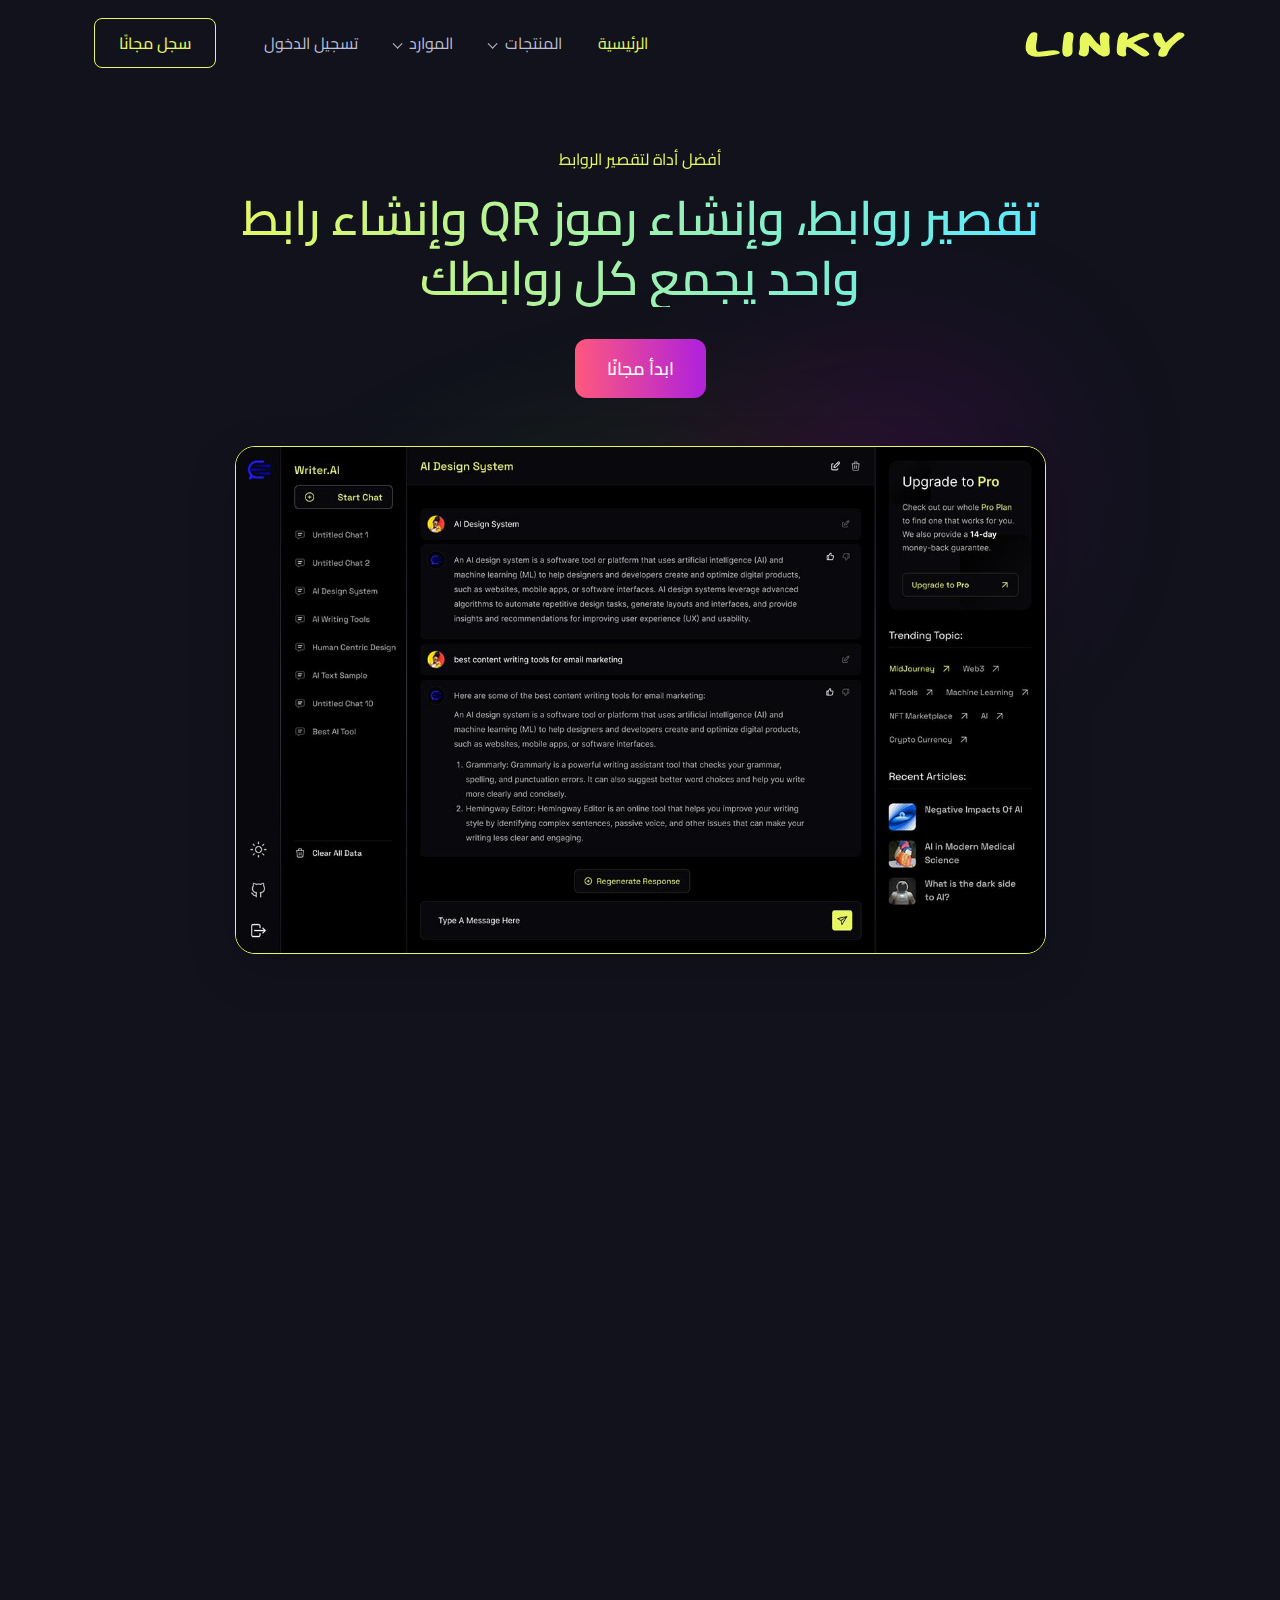
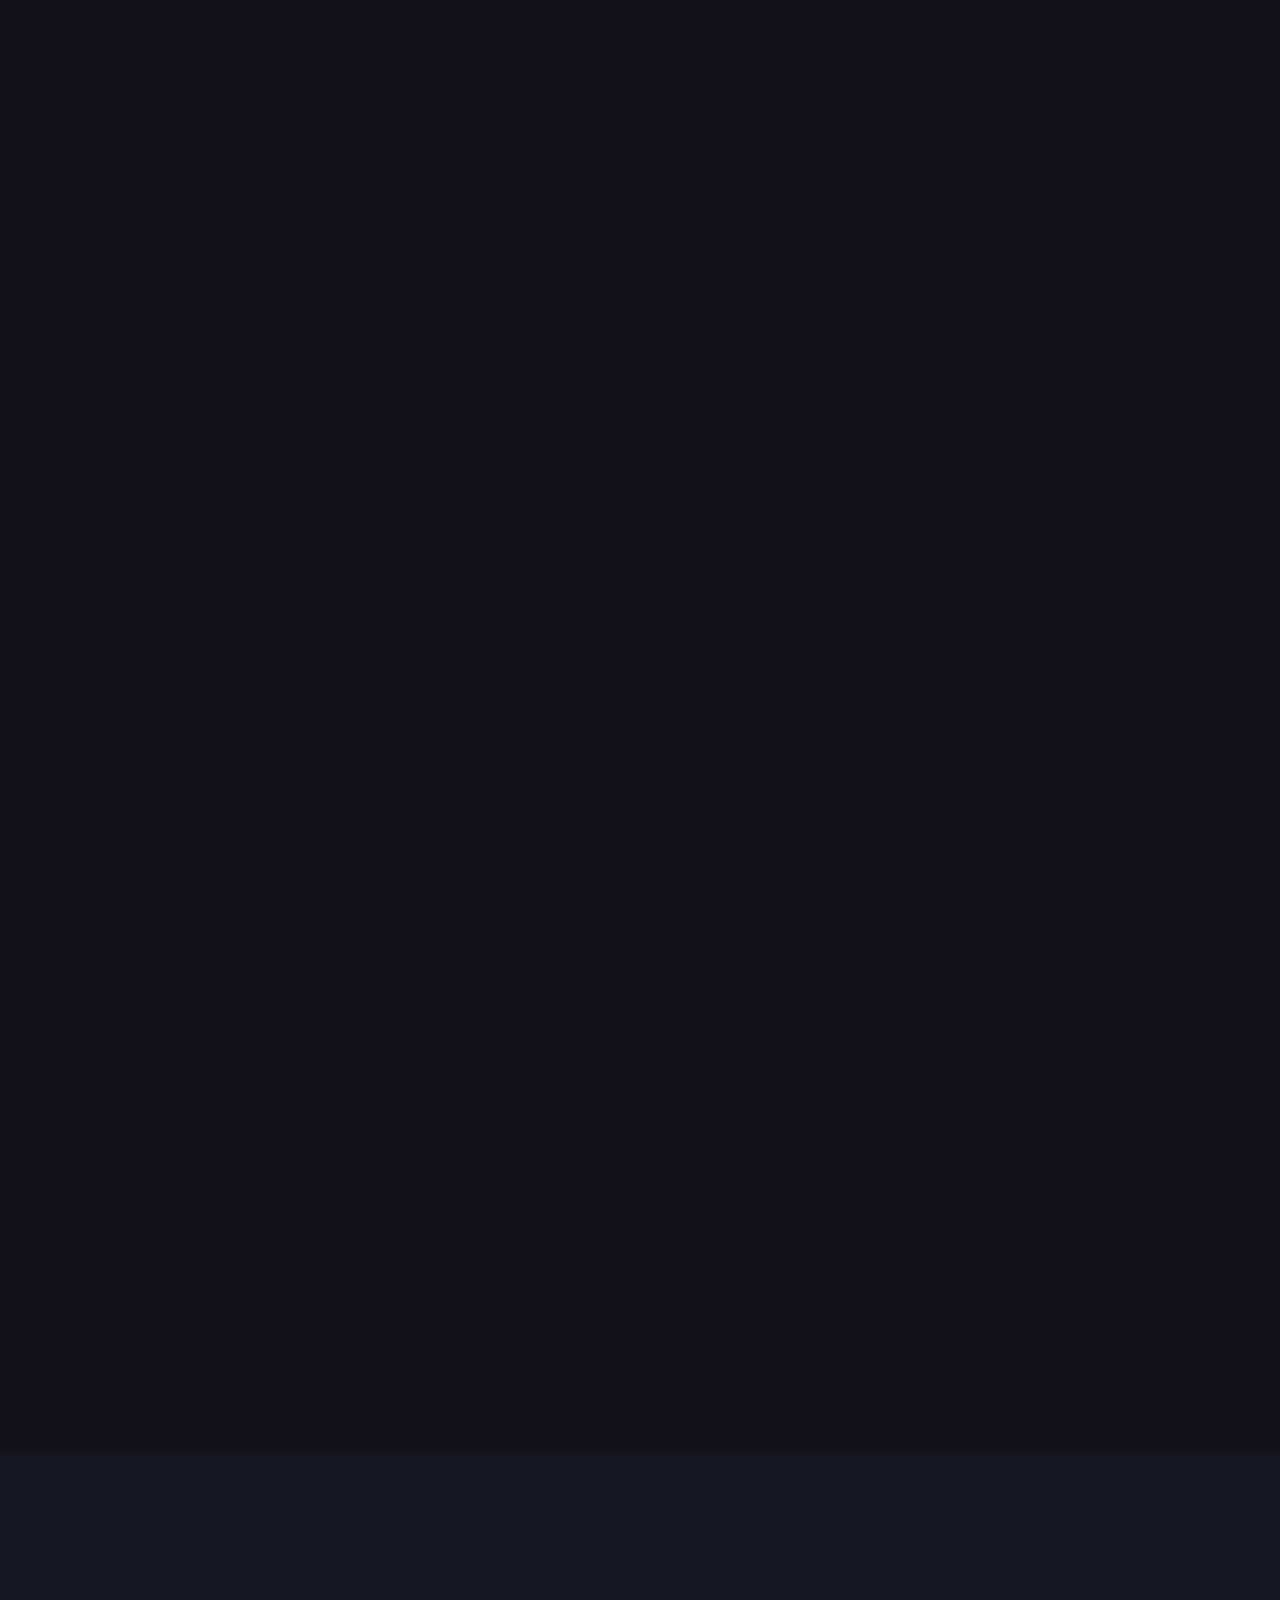
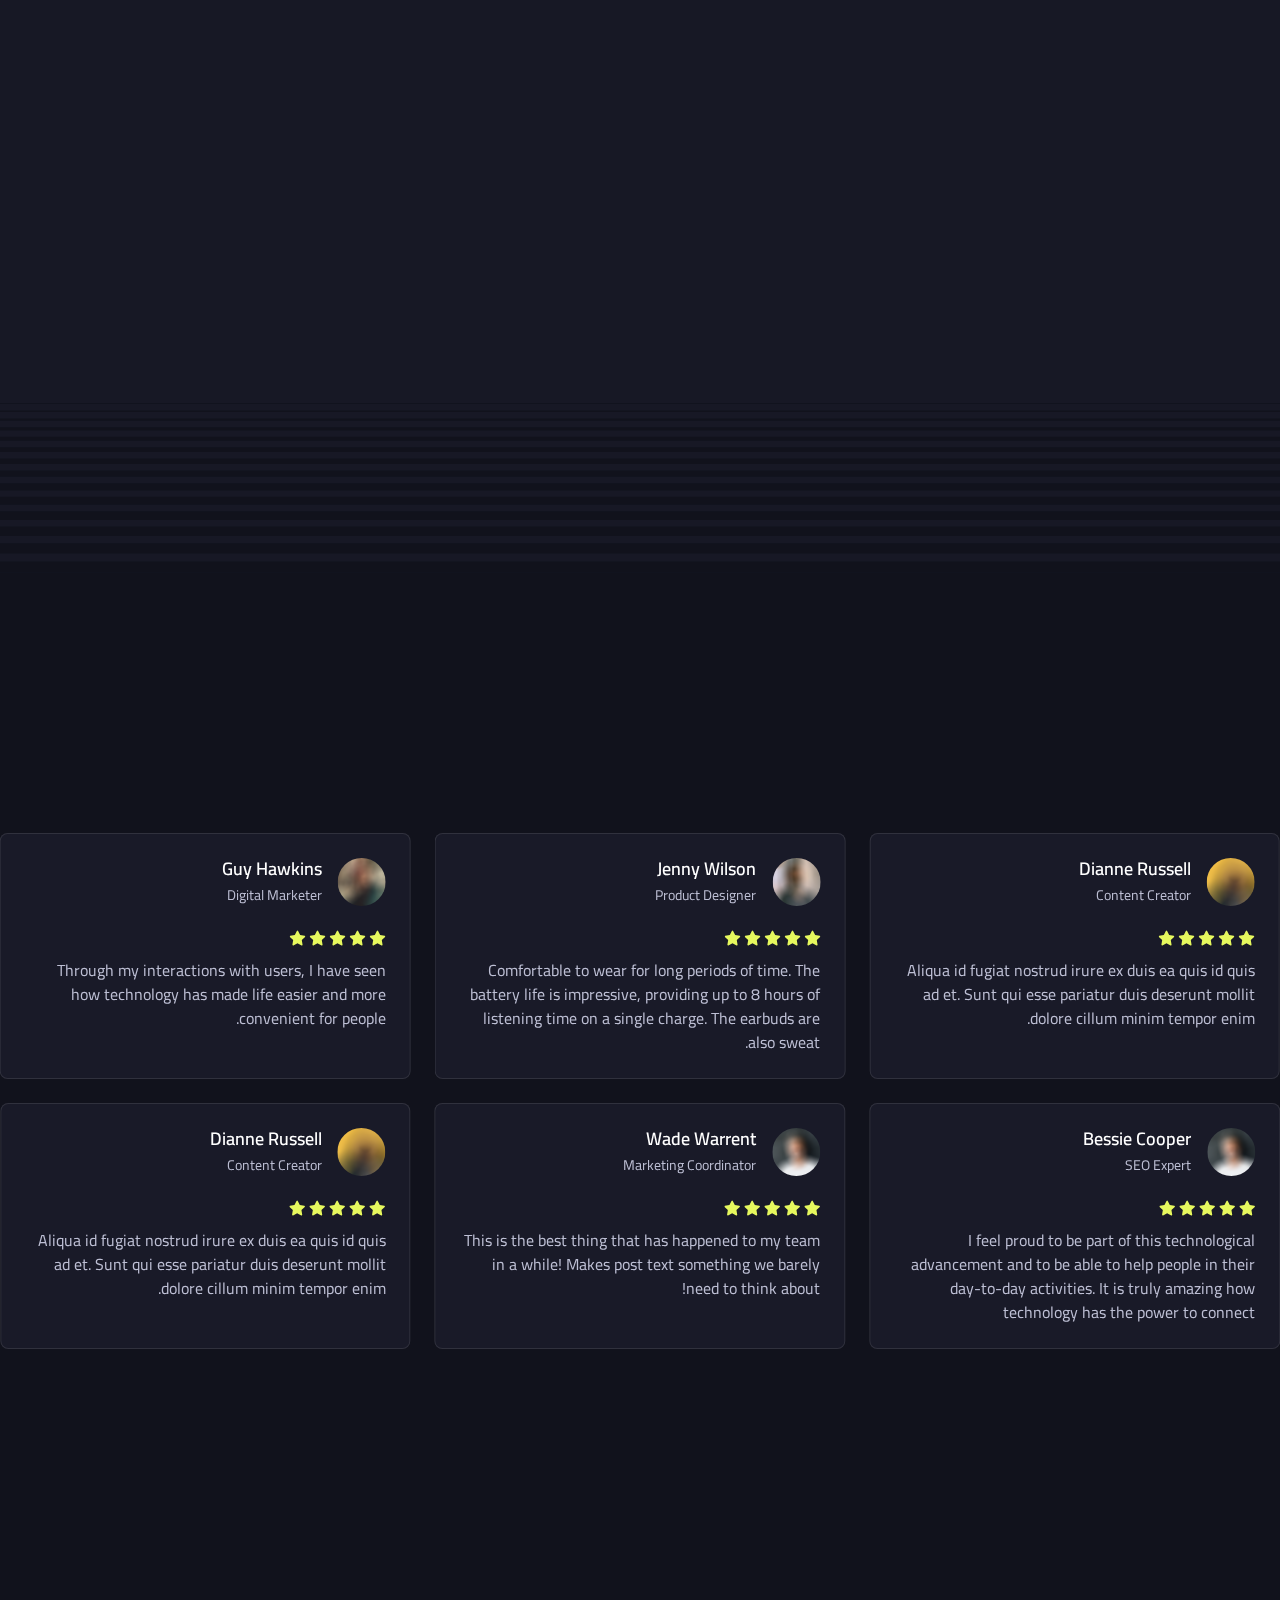
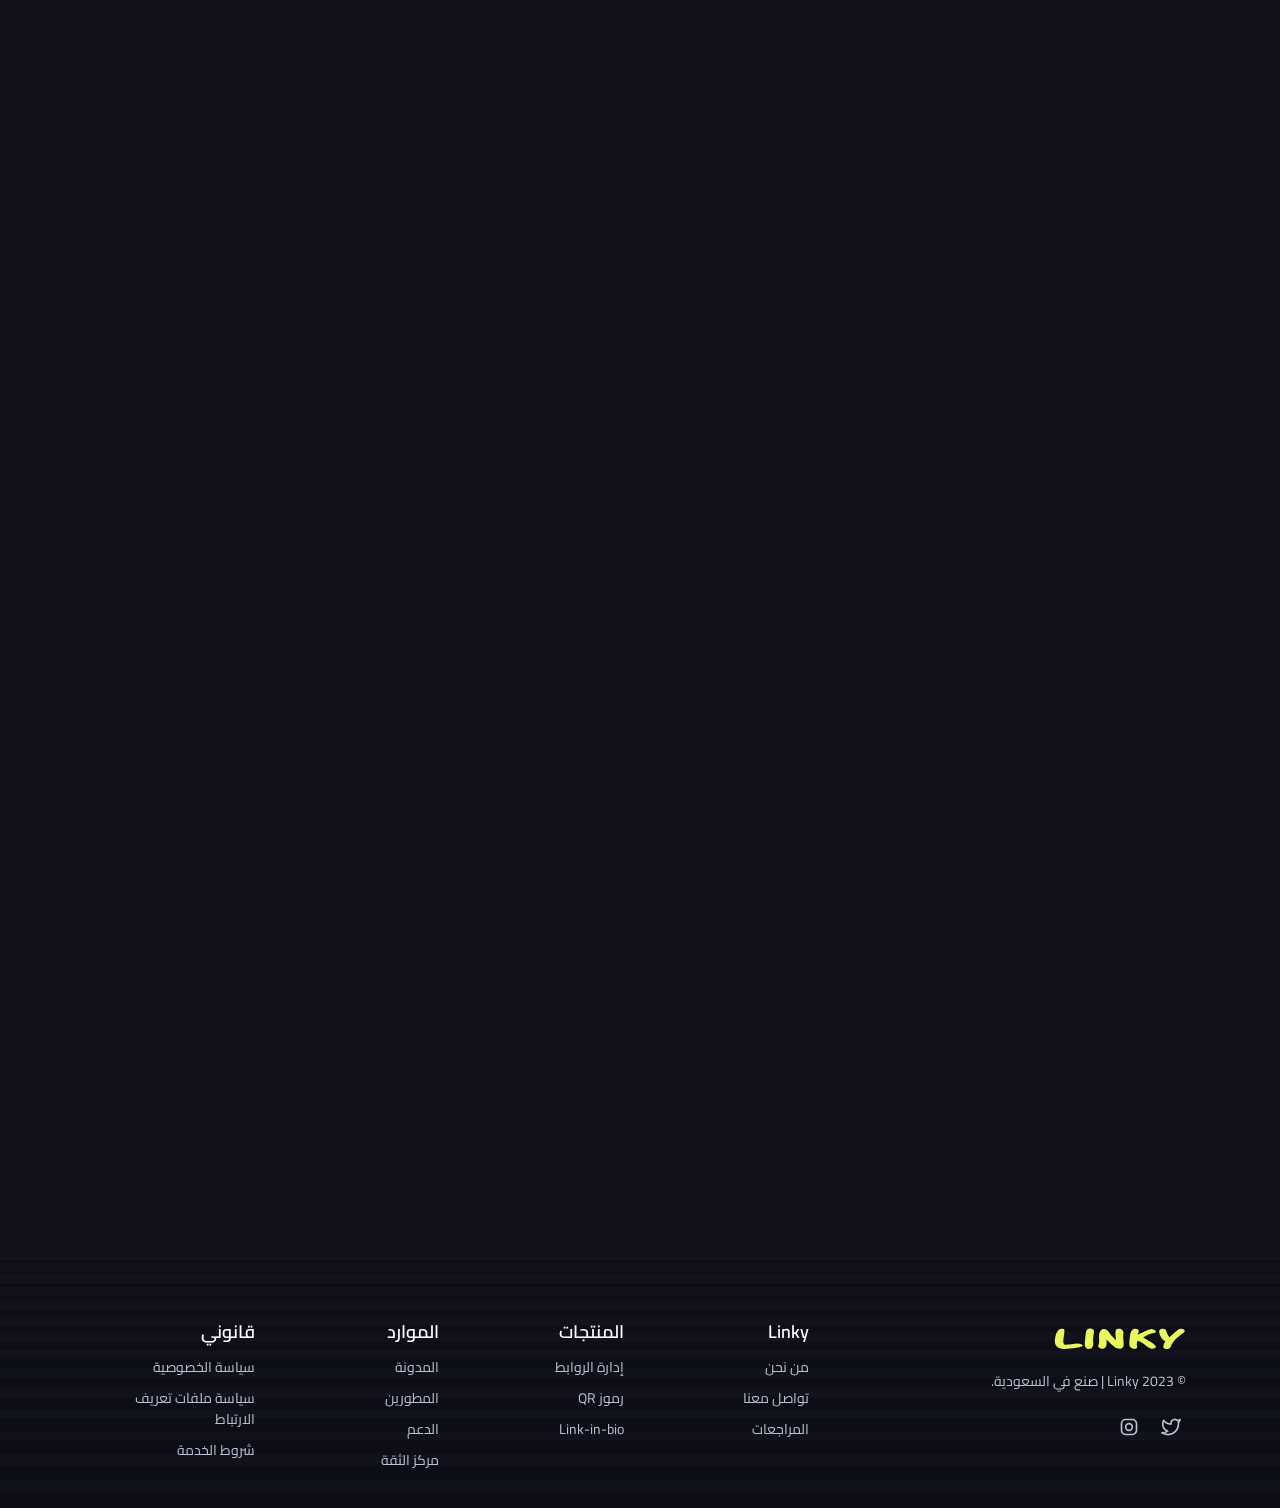
==== commit be049fe7: "RTL support" ====
--- a/index.html
+++ b/index.html
@@ -1,5 +1,5 @@
 <!DOCTYPE html>
-<html lang="en" data-bs-theme="dark">
+<html lang="ar" data-bs-theme="dark" dir="rtl">
 
 <head>
     <!-- START: META TAGS -->
@@ -8,7 +8,7 @@
     <meta name="viewport" content="width=device-width, initial-scale=1.0" />
     <!-- END: META TAGS -->
 
-    <title>Linky - Best link shortener tool</title>
+    <title>Linky - أفضل أداة لتقصير الروابط</title>
     <link rel="icon" href="assets/images/favicon.svg" type="image/svg+xml" />
 
     <!-- START: STYLESHEETS -->
@@ -32,7 +32,7 @@
 
                 <!-- START: NAVBAR TOGGLER -->
                 <button class="navbar-toggler" type="button" data-bs-toggle="collapse" data-bs-target="#navbarContent"
-                    aria-controls="navbarContent" aria-expanded="false" aria-label="Toggle navigation">
+                    aria-controls="navbarContent" aria-expanded="false" aria-label="تبديل التنقل">
                     <div class="navbar-toggler-icon">
                         <span></span>
                         <span></span>
@@ -47,37 +47,37 @@
                         class="navbar-content-inner ms-lg-auto d-flex flex-column flex-lg-row align-lg-center gap-4 gap-lg-10 p-2 p-lg-0">
                         <ul class="navbar-nav gap-lg-2 gap-xl-5">
                             <li class="nav-item">
-                                <a class="nav-link active" href="index.html" aria-current="page">Home</a>
+                                <a class="nav-link active" href="index.html" aria-current="page">الرئيسية</a>
                             </li>
                             <li class="nav-item dropdown">
                                 <a class="nav-link dropdown-toggle" href="#" role="button" data-bs-toggle="dropdown"
                                     aria-expanded="false">
-                                    Products
+                                    المنتجات
                                 </a>
                                 <ul class="dropdown-menu">
-                                    <li><a class="dropdown-item" href="link-management.html">Link Management</a></li>
-                                    <li><a class="dropdown-item" href="qr-codes.html">QR Codes</a></li>
-                                    <li><a class="dropdown-item" href="link-in-bio.html">Link-in-bio</a></li>
+                                    <li><a class="dropdown-item" href="link-management.html">إدارة الروابط</a></li>
+                                    <li><a class="dropdown-item" href="qr-codes.html">رموز QR</a></li>
+                                    <li><a class="dropdown-item" href="link-in-bio.html">رابط واحد لكل الروابط</a></li>
                                 </ul>
                             </li>
                             <li class="nav-item dropdown">
                                 <a class="nav-link dropdown-toggle" href="#" role="button" data-bs-toggle="dropdown"
                                     aria-expanded="false">
-                                    Resources
+                                    الموارد
                                 </a>
                                 <ul class="dropdown-menu">
-                                    <li><a class="dropdown-item " href="trust-center.html">Trust Center</a></li>
-                                    <li><a class="dropdown-item " href="devs/index.html">Developers</a></li>
-                                    <li><a class="dropdown-item " href="blog/index.html">Blog</a></li>
-                                    <li><a class="dropdown-item " href="support.html">Support</a></li>
+                                    <li><a class="dropdown-item " href="trust-center.html">مركز الثقة</a></li>
+                                    <li><a class="dropdown-item " href="devs/index.html">المطورين</a></li>
+                                    <li><a class="dropdown-item " href="blog/index.html">المدونة</a></li>
+                                    <li><a class="dropdown-item " href="support.html">الدعم</a></li>
                                 </ul>
                             </li>
                             <li class="nav-item">
-                                <a class="nav-link" href="login.html">Login</a>
+                                <a class="nav-link" href="login.html">تسجيل الدخول</a>
                             </li>
                         </ul>
                         <div class="">
-                            <a href="login.html" class="btn btn-outline-primary-dark">Sign Up for Free</a>
+                            <a href="login.html" class="btn btn-outline-primary-dark">سجل مجانًا</a>
                         </div>
                     </div>
                 </div>
@@ -95,13 +95,13 @@
                             <div class="text-center">
                                 <div class="position-relative z-1">
                                     <p class="text-primary-dark" data-aos="fade-up-sm">
-                                        Best URL shortener Tool
+                                        أفضل أداة لتقصير الروابط
                                     </p>
                                     <h1 class="text-gradient-2 mb-8" data-aos="fade-up-sm" data-aos-delay="150">
-                                        Shorten URLs, Generate QR Codes and create Link-in-bios
+                                        تقصير روابط، وإنشاء رموز QR وإنشاء رابط واحد يجمع كل روابطك
                                     </h1>
                                     <a href="login.html" class="btn btn-lg btn-gradient-1" data-aos="fade-up-sm"
-                                        data-aos-delay="200">Get Started for Free</a>
+                                        data-aos-delay="200">ابدأ مجانًا</a>
                                 </div>
                                 <div data-aos="fade-up-sm" data-aos-delay="300">
                                     <div class="image-with-shape">
@@ -126,12 +126,11 @@
                 <div class="container">
                     <div class="text-center mb-18">
                         <h1 class="mb-0 text-white" data-aos="fade-up-sm" data-aos-delay="50">
-                            Linky's Connections Platform
+                            منصة Linky's
                         </h1>
                         <p data-aos="fade-up-sm" data-aos-delay="100">
-                            All the products you need to build brand connections, manage links and QR Codes, <br /> and
-                            connect with audiences everywhere,
-                            in a single unified platform.
+                            جميع المنتجات التي تحتاجها لإنشاء علامتك التجارية،<br /> وإدارة الروابط ورموز QR والتواصل مع الجماهير في كل مكان في
+                            نظام أساسي واحد موحد.
                         </p>
                     </div>
 
@@ -139,11 +138,10 @@
                         <div class="col-lg-6" data-aos="fade-up-sm" data-aos-delay="150">
                             <div class="content">
                                 <h1 class="text-white mb-8">
-                                    Link Management
+                                    إدارة الروابط
                                 </h1>
                                 <p class="mb-6">
-                                    A comprehensive solution to help make every point of connection between your content
-                                    and your audience more powerful.
+                                    حل شامل للمساعدة في جعل كل نقطة اتصال بين المحتوى الخاص بك وجمهورك أكثر قوة.
                                 </p>
                                 <ul class="list-unstyled list-check mb-8">
                                     <li>
@@ -155,7 +153,7 @@
                                                     d="m3.75 9 3.75 3.75 7.5-7.5" />
                                             </g>
                                         </svg>
-                                        <span>URL shortening at scale</span>
+                                        <span>تقصير الروابط على نطاق واسع</span>
                                     </li>
                                     <li>
                                         <svg xmlns="http://www.w3.org/2000/svg" fill="none" viewBox="0 0 18 18"
@@ -166,7 +164,7 @@
                                                     d="m3.75 9 3.75 3.75 7.5-7.5" />
                                             </g>
                                         </svg>
-                                        <span>URL redirects</span>
+                                        <span>عمليات إعادة توجيه للروابط</span>
                                     </li>
                                     <li>
                                         <svg xmlns="http://www.w3.org/2000/svg" fill="none" viewBox="0 0 18 18"
@@ -177,11 +175,11 @@
                                                     d="m3.75 9 3.75 3.75 7.5-7.5" />
                                             </g>
                                         </svg>
-                                        <span>Advanced analytics & tracking</span>
+                                        <span>التحليلات المتقدمة والتتبع</span>
                                     </li>
                                 </ul>
                                 <a href="login.html" class="arrow-link arrow-link-primary-dark text-primary-dark gap-3">
-                                    <span>Get Started for Free</span>
+                                    <span>ابدأ مجانًا</span>
                                     <svg class="icon" viewBox="0 0 16 16" fill="none"
                                         xmlns="http://www.w3.org/2000/svg">
                                         <path d="M4 12.6667L12.6667 4M12.6667 4V12.32M12.6667 4H4.34667"
@@ -202,10 +200,10 @@
                         <div class="col-lg-6 col-xl-6" data-aos="fade-up-sm" data-aos-delay="150">
                             <div class="content">
                                 <h1 class="text-white mb-8">
-                                    QR Codes
+                                    رموز QR
                                 </h1>
                                 <p class="mb-6">
-                                    QR Code solutions for every customer, business and brand experience.
+                                    حلول رمز الاستجابة السريعة لكل عميل وتجربة تجارية وعلامة تجارية.
                                 </p>
                                 <ul class="list-unstyled list-check mb-8">
                                     <li>
@@ -217,7 +215,7 @@
                                                     d="m3.75 9 3.75 3.75 7.5-7.5" />
                                             </g>
                                         </svg>
-                                        <span>Fully customizable QR Codes</span>
+                                        <span>رموز QR قابلة للتخصيص بالكامل</span>
                                     </li>
                                     <li>
                                         <svg xmlns="http://www.w3.org/2000/svg" fill="none" viewBox="0 0 18 18"
@@ -228,7 +226,7 @@
                                                     d="m3.75 9 3.75 3.75 7.5-7.5" />
                                             </g>
                                         </svg>
-                                        <span>QR Code types & destination options</span>
+                                        <span>أنواع رمز الاستجابة السريعة وخيارات الوجهة</span>
                                     </li>
                                     <li>
                                         <svg xmlns="http://www.w3.org/2000/svg" fill="none" viewBox="0 0 18 18"
@@ -239,11 +237,11 @@
                                                     d="m3.75 9 3.75 3.75 7.5-7.5" />
                                             </g>
                                         </svg>
-                                        <span>Advanced analytics & tracking</span>
+                                        <span>التحليلات المتقدمة والتتبع</span>
                                     </li>
                                 </ul>
                                 <a href="login.html" class="arrow-link arrow-link-primary-dark text-primary-dark gap-3">
-                                    <span>Get Started for Free</span>
+                                    <span>ابدأ مجانًا</span>
                                     <svg class="icon" viewBox="0 0 16 16" fill="none"
                                         xmlns="http://www.w3.org/2000/svg">
                                         <path d="M4 12.6667L12.6667 4M12.6667 4V12.32M12.6667 4H4.34667"
@@ -267,8 +265,7 @@
                                     Link-in-bio
                                 </h1>
                                 <p class="mb-6">
-                                    Linky Link-in-bio, powered by Linky Link Management, to help you curate, package and
-                                    track your best links.
+                                    Linky Link-in-bio، المدعوم من إدارة روابط Linky ، لمساعدتك في تنظيم وتجميع وتتبع أفضل الروابط.
                                 </p>
                                 <ul class="list-unstyled list-check mb-8">
                                     <li>
@@ -280,7 +277,7 @@
                                                     d="m3.75 9 3.75 3.75 7.5-7.5" />
                                             </g>
                                         </svg>
-                                        <span>Custom URLs for social media</span>
+                                        <span>روابط مخصصة لوسائل التواصل الاجتماعي</span>
                                     </li>
                                     <li>
                                         <svg xmlns="http://www.w3.org/2000/svg" fill="none" viewBox="0 0 18 18"
@@ -291,7 +288,7 @@
                                                     d="m3.75 9 3.75 3.75 7.5-7.5" />
                                             </g>
                                         </svg>
-                                        <span>Easy-to-manage links</span>
+                                        <span>روابط سهلة الإدارة</span>
                                     </li>
                                     <li>
                                         <svg xmlns="http://www.w3.org/2000/svg" fill="none" viewBox="0 0 18 18"
@@ -302,11 +299,11 @@
                                                     d="m3.75 9 3.75 3.75 7.5-7.5" />
                                             </g>
                                         </svg>
-                                        <span>Link and landing page tracking</span>
+                                        <span>تتبع الروابط وصفحتك الخاصة</span>
                                     </li>
                                 </ul>
                                 <a href="login.html" class="arrow-link arrow-link-primary-dark text-primary-dark gap-3">
-                                    <span>Get Started for Free</span>
+                                    <span>ابدأ مجانًا</span>
                                     <svg class="icon" viewBox="0 0 16 16" fill="none"
                                         xmlns="http://www.w3.org/2000/svg">
                                         <path d="M4 12.6667L12.6667 4M12.6667 4V12.32M12.6667 4H4.34667"
@@ -334,7 +331,7 @@
                         <div class="col-lg-9">
                             <div class="text-center">
                                 <h1 class="text-white mb-0" data-aos="fade-up-sm" data-aos-delay="100">
-                                    Linky as numbers
+                                    Linky بالأرقام
                                 </h1>
                             </div>
                         </div>
@@ -355,9 +352,9 @@
                                     </svg>
                                 </div>
                                 <div class="content text-center flex-grow-1">
-                                    <h5 class="text-white mb-4">500K</h5>
+                                    <h5 class="text-white mb-4">500 ألف</h5>
                                     <p class="mb-0">
-                                        Global customers
+                                        عملاء عالميين
                                     </p>
                                 </div>
                             </div>
@@ -377,9 +374,9 @@
                                     </svg>
                                 </div>
                                 <div class="content text-center flex-grow-1">
-                                    <h5 class="text-white mb-4">5.7M</h5>
+                                    <h5 class="text-white mb-4">5.7 مليون</h5>
                                     <p class="mb-0">
-                                        Monthly active users
+                                        المستخدمون النشطون شهريًا
                                     </p>
                                 </div>
                             </div>
@@ -397,9 +394,9 @@
                                     </svg>
                                 </div>
                                 <div class="content text-center flex-grow-1">
-                                    <h5 class="text-white mb-4">256M</h5>
+                                    <h5 class="text-white mb-4">256 مليون</h5>
                                     <p class="mb-0">
-                                        links & QR codes created monthly
+                                        الروابط ورموز QR التي يتم إنشاؤها شهريًا
                                     </p>
                                 </div>
                             </div>
@@ -418,9 +415,9 @@
                                     </svg>
                                 </div>
                                 <div class="content text-center flex-grow-1">
-                                    <h5 class="text-white mb-4">10B</h5>
+                                    <h5 class="text-white mb-4">10 مليار</h5>
                                     <p class="mb-0">
-                                        connections (clicks & scans) monthly
+                                        نقرات ومسح شهريًا
                                     </p>
                                 </div>
                             </div>
@@ -440,7 +437,7 @@
                                 <div class="content text-center flex-grow-1">
                                     <h5 class="text-white mb-4">800+</h5>
                                     <p class="mb-0">
-                                        app integrations
+                                        استخدام للـAPI
                                     </p>
                                 </div>
                             </div>
@@ -457,7 +454,7 @@
                         <div class="col-lg-9">
                             <div class="text-center">
                                 <h1 class="text-white" data-aos="fade-up-sm" data-aos-delay="50">
-                                    What <span class="text-primary-dark">Linky</span> customers are saying
+                                    ماذا يقول عملاء <span class="text-primary-dark">Linky</span>
                                 </h1>
                             </div>
                         </div>
@@ -1479,7 +1476,7 @@
                         <div class="col-lg-10">
                             <div class="text-center">
                                 <h1 class="mb-0 text-white" data-aos="fade-up-sm" data-aos-delay="50">
-                                    Frequently asked questions
+                                    أسئلة مكررة
                                 </h1>
                             </div>
                         </div>
@@ -1494,30 +1491,30 @@
                                             data-bs-target="#faq-collapseOne" aria-expanded="false"
                                             aria-controls="faq-collapseOne">
                                             <span class="icon"></span>
-                                            What is a URL shortener?
+                                            ما هو اختصار الروابط؟
                                         </button>
                                     </h2>
                                     <div id="faq-collapseOne" class="accordion-collapse collapse show"
                                         data-bs-parent="#faqAccordion">
                                         <div class="accordion-body">
-                                            A URL shortener, also known as a link shortener, seems like a simple tool,
-                                            but it is a service that can have a dramatic
-                                            impact on your marketing efforts.
+                                            يبدو أن أداة تقصير عناوين URL، والمعروفة أيضًا باسم أداة تقصير الروابط، أداة بسيطة،
+                                            لكنها خدمة يمكن أن يكون لها تأثير كبير
+                                            التأثير على جهودك التسويقية.
                                             <br /><br />
-                                            Link shorteners work by transforming any long URL into a shorter, more
-                                            readable link. When a user clicks the shortened
-                                            version, they’re automatically forwarded to the destination URL.
+                                            تعمل أدوات تقصير الروابط عن طريق تحويل أي عنوان URL طويل إلى عنوان أقصر وأكثر
+                                            ارتباط مقروء. عندما ينقر المستخدم على الاختصار
+                                            ، تتم إعادة توجيهها تلقائيًا إلى عنوان URL المقصود.
                                             <br /><br />
-                                            Think of a short URL as a more descriptive and memorable nickname for your
-                                            long webpage address. You can, for example,
-                                            use a short URL like linky.icu/CelebrateLinky so people will have a good
-                                            idea about where your link will lead before they
-                                            click it.
+                                            فكر في عنوان URL القصير باعتباره لقبًا وصفيًا يسهل تذكره لملف
+                                            عنوان صفحة ويب طويل. يمكنك ، على سبيل المثال ،
+                                            استخدم عنوان URL قصيرًا مثل linky.icu/CelebrateLinky حتى يحصل الناس على ملف
+                                            فكرة عن المكان الذي سيقودك إليه الرابط قبلهم
+                                            انقر فوقه.
                                             <br /><br />
-                                            If you’re contributing content to the online world, you <em>need</em> a URL
-                                            shortener.
+                                            إذا كنت تساهم بمحتوى في العالم عبر الإنترنت ، فأنت <em>بحاجة</em> إلى عنوان URL
+                                            تقصير.
                                             <br /><br />
-                                            Make your URLs stand out with our easy to use free link shortener above.
+                                            اجعل عناوين URL الخاصة بك مميزة من خلال أداة تقصير الروابط المجانية سهلة الاستخدام أعلاه.
                                         </div>
                                     </div>
                                 </div>
@@ -1673,9 +1670,9 @@
                             <div class="col-lg-10">
                                 <div class="text-center pt-6 px-6 pt-md-10 px-md-10 pt-lg-18 px-lg-18 mb-10">
                                     <h2 class="mb-6 text-white">
-                                        More than a free link shortener
+                                        أكثر من مجرد أداة لتقصير الروابط
                                     </h2>
-                                    <a href="login.html" class="btn btn-primary-dark">Get Started</a>
+                                    <a href="login.html" class="btn btn-primary-dark">ابدأ الآن</a>
                                 </div>
                             </div>
                         </div>
@@ -1696,26 +1693,26 @@
                                     <h6 class="text-white mb-2">Linky</h6>
                                     <ul class="link-list list-unstyled mb-0">
                                         <li>
-                                            <a href="about.html">About</a>
+                                            <a href="about.html">من نحن</a>
                                         </li>
                                         <li>
-                                            <a href="blog.html">Contact</a>
+                                            <a href="blog.html">تواصل معنا</a>
                                         </li>
                                         <li>
-                                            <a href="login.html">Reviews</a>
+                                            <a href="login.html">المراجعات</a>
                                         </li>
                                     </ul>
                                 </div>
                             </div>
                             <div class="col-md-3 col-lg-3">
                                 <div class="footer-widget text-center text-md-start">
-                                    <h6 class="text-white mb-2">Products</h6>
+                                    <h6 class="text-white mb-2">المنتجات</h6>
                                     <ul class="link-list list-unstyled mb-0">
                                         <li>
-                                            <a href="about.html">Link Management</a>
+                                            <a href="about.html">إدارة الروابط</a>
                                         </li>
                                         <li>
-                                            <a href="blog.html">QR Codes</a>
+                                            <a href="blog.html">رموز QR</a>
                                         </li>
                                         <li>
                                             <a href="login.html">Link-in-bio</a>
@@ -1725,35 +1722,35 @@
                             </div>
                             <div class="col-md-3 col-lg-3">
                                 <div class="footer-widget text-center text-md-start">
-                                    <h6 class="text-white mb-2">Resources</h6>
+                                    <h6 class="text-white mb-2">الموارد</h6>
                                     <ul class="link-list list-unstyled mb-0">
                                         <li>
-                                            <a href="use-cases-details.html">Blog</a>
+                                            <a href="use-cases-details.html">المدونة</a>
                                         </li>
                                         <li>
-                                            <a href="use-cases-details.html">Developers</a>
+                                            <a href="use-cases-details.html">المطورين</a>
                                         </li>
                                         <li>
-                                            <a href="use-cases-details.html">Support</a>
+                                            <a href="use-cases-details.html">الدعم</a>
                                         </li>
                                         <li>
-                                            <a href="use-cases-details.html">Trust Center</a>
+                                            <a href="use-cases-details.html">مركز الثقة</a>
                                         </li>
                                     </ul>
                                 </div>
                             </div>
                             <div class="col-md-3 col-lg-3">
                                 <div class="footer-widget text-center text-md-start">
-                                    <h6 class="text-white mb-2">Legal</h6>
+                                    <h6 class="text-white mb-2">قانوني</h6>
                                     <ul class="link-list list-unstyled mb-0">
                                         <li>
-                                            <a href="use-cases-details.html">Privacy Policy</a>
+                                            <a href="use-cases-details.html">سياسة الخصوصية</a>
                                         </li>
                                         <li>
-                                            <a href="use-cases-details.html">Cookie Policy</a>
+                                            <a href="use-cases-details.html">سياسة ملفات تعريف الارتباط</a>
                                         </li>
                                         <li>
-                                            <a href="use-cases-details.html">Terms of Service</a>
+                                            <a href="use-cases-details.html">شروط الخدمة</a>
                                         </li>
                                     </ul>
                                 </div>
@@ -1766,7 +1763,7 @@
                                 <img src="assets/images/logo.svg" alt="Linky" class="img-fluid" width="135" />
                             </a>
                             <p class="fs-sm mb-0 mt-4">
-                                &copy; 2023 Linky | Handmade in Riyadh, Kingdom of Saudi Arabia.
+                                &copy; 2023 Linky | صنع في السعودية.
                             </p>
                             <ul
                                 class="list-unstyled d-flex flex-wrap align-center justify-center justify-lg-start gap-3 social-list mb-0 mt-5">
--- a/assets/css/style.css
+++ b/assets/css/style.css
@@ -1,15 +1,5 @@
 @charset "UTF-8";
-/* ====================================
-Template Name: GenAI
-Description: AI Content Writing & Copywriting HTML5 Landing Page Template
-Template URI: https://themeforest.net/item/genai-ai-based-copywriting-and-content-writing-landing-page-template/45150495
-Author: Marvel Theme
-Author URI: https://themeforest.net/user/marvel_theme
-Version: 1.1
-Published: 1 May 2023
-Last Update: 9 May 2023
-==================================== */
-@import url("https://fonts.googleapis.com/css2?family=Space+Grotesk:wght@300;400;500;600;700&display=swap");
+@import url('https://fonts.googleapis.com/css2?family=Cairo:wght@300;400;500;600;700&display=swap');
 /* 
 ============================================
 Colors
@@ -114,7 +104,7 @@
   --gen-dark-border-subtle: #adb5bd;
   --gen-white-rgb: 255, 255, 255;
   --gen-black-rgb: 0, 0, 0;
-  --gen-font-sans-serif: "Space Grotesk", system-ui, -apple-system, Arial, sans-serif, "Apple Color Emoji", "Segoe UI Emoji", "Segoe UI Symbol", "Noto Color Emoji";
+  --gen-font-sans-serif: "Cairo", system-ui, -apple-system, Arial, sans-serif, "Apple Color Emoji", "Segoe UI Emoji", "Segoe UI Symbol", "Noto Color Emoji";
   --gen-font-monospace: SFMono-Regular, Menlo, Monaco, Consolas, "Liberation Mono", "Courier New", monospace;
   --gen-gradient: linear-gradient(180deg, rgba(255, 255, 255, 0.15), rgba(255, 255, 255, 0));
   --gen-body-font-family: var(--gen-font-sans-serif);
@@ -310,7 +300,7 @@
 
 ol,
 ul {
-  padding-left: 2rem;
+  padding-right: 2rem;
 }
 
 ol,
@@ -333,7 +323,7 @@
 
 dd {
   margin-bottom: 0.5rem;
-  margin-left: 0;
+  margin-right: 0;
 }
 
 blockquote {
@@ -443,7 +433,7 @@
   padding-top: 0.5rem;
   padding-bottom: 0.5rem;
   color: var(--gen-secondary-color);
-  text-align: left;
+  text-align: right;
 }
 
 th {
@@ -535,7 +525,7 @@
 }
 
 legend {
-  float: left;
+  float: right;
   width: 100%;
   padding: 0;
   margin-bottom: 0.5rem;
@@ -548,7 +538,7 @@
   }
 }
 legend + * {
-  clear: left;
+  clear: right;
 }
 
 ::-webkit-datetime-edit-fields-wrapper,
@@ -570,6 +560,13 @@
   -webkit-appearance: textfield;
 }
 
+[type="tel"],
+[type="url"],
+[type="email"],
+[type="number"] {
+  direction: ltr;
+}
+
 /* rtl:raw:
 [type="tel"],
 [type="url"],
@@ -684,12 +681,12 @@
 }
 
 .list-unstyled {
-  padding-left: 0;
+  padding-right: 0;
   list-style: none;
 }
 
 .list-inline {
-  padding-left: 0;
+  padding-right: 0;
   list-style: none;
 }
 
@@ -697,7 +694,7 @@
   display: inline-block;
 }
 .list-inline-item:not(:last-child) {
-  margin-right: 0.5rem;
+  margin-left: 0.5rem;
 }
 
 .initialism {
@@ -761,10 +758,10 @@
   --gen-gutter-x: 3rem;
   --gen-gutter-y: 0;
   width: 100%;
+  padding-left: calc(var(--gen-gutter-x) * 0.5);
   padding-right: calc(var(--gen-gutter-x) * 0.5);
-  padding-left: calc(var(--gen-gutter-x) * 0.5);
+  margin-left: auto;
   margin-right: auto;
-  margin-left: auto;
 }
 
 @media (min-width: 576px) {
@@ -807,15 +804,15 @@
   display: flex;
   flex-wrap: wrap;
   margin-top: calc(-1 * var(--gen-gutter-y));
+  margin-left: calc(-0.5 * var(--gen-gutter-x));
   margin-right: calc(-0.5 * var(--gen-gutter-x));
-  margin-left: calc(-0.5 * var(--gen-gutter-x));
 }
 .row > * {
   flex-shrink: 0;
   width: 100%;
   max-width: 100%;
+  padding-left: calc(var(--gen-gutter-x) * 0.5);
   padding-right: calc(var(--gen-gutter-x) * 0.5);
-  padding-left: calc(var(--gen-gutter-x) * 0.5);
   margin-top: var(--gen-gutter-y);
 }
 
@@ -924,47 +921,47 @@
 }
 
 .offset-1 {
-  margin-left: 8.33333333%;
+  margin-right: 8.33333333%;
 }
 
 .offset-2 {
-  margin-left: 16.66666667%;
+  margin-right: 16.66666667%;
 }
 
 .offset-3 {
-  margin-left: 25%;
+  margin-right: 25%;
 }
 
 .offset-4 {
-  margin-left: 33.33333333%;
+  margin-right: 33.33333333%;
 }
 
 .offset-5 {
-  margin-left: 41.66666667%;
+  margin-right: 41.66666667%;
 }
 
 .offset-6 {
-  margin-left: 50%;
+  margin-right: 50%;
 }
 
 .offset-7 {
-  margin-left: 58.33333333%;
+  margin-right: 58.33333333%;
 }
 
 .offset-8 {
-  margin-left: 66.66666667%;
+  margin-right: 66.66666667%;
 }
 
 .offset-9 {
-  margin-left: 75%;
+  margin-right: 75%;
 }
 
 .offset-10 {
-  margin-left: 83.33333333%;
+  margin-right: 83.33333333%;
 }
 
 .offset-11 {
-  margin-left: 91.66666667%;
+  margin-right: 91.66666667%;
 }
 
 .g-0,
@@ -1462,40 +1459,40 @@
     width: 100%;
   }
   .offset-sm-0 {
-    margin-left: 0;
+    margin-right: 0;
   }
   .offset-sm-1 {
-    margin-left: 8.33333333%;
+    margin-right: 8.33333333%;
   }
   .offset-sm-2 {
-    margin-left: 16.66666667%;
+    margin-right: 16.66666667%;
   }
   .offset-sm-3 {
-    margin-left: 25%;
+    margin-right: 25%;
   }
   .offset-sm-4 {
-    margin-left: 33.33333333%;
+    margin-right: 33.33333333%;
   }
   .offset-sm-5 {
-    margin-left: 41.66666667%;
+    margin-right: 41.66666667%;
   }
   .offset-sm-6 {
-    margin-left: 50%;
+    margin-right: 50%;
   }
   .offset-sm-7 {
-    margin-left: 58.33333333%;
+    margin-right: 58.33333333%;
   }
   .offset-sm-8 {
-    margin-left: 66.66666667%;
+    margin-right: 66.66666667%;
   }
   .offset-sm-9 {
-    margin-left: 75%;
+    margin-right: 75%;
   }
   .offset-sm-10 {
-    margin-left: 83.33333333%;
+    margin-right: 83.33333333%;
   }
   .offset-sm-11 {
-    margin-left: 91.66666667%;
+    margin-right: 91.66666667%;
   }
   .g-sm-0,
   .gx-sm-0 {
@@ -1911,40 +1908,40 @@
     width: 100%;
   }
   .offset-md-0 {
-    margin-left: 0;
+    margin-right: 0;
   }
   .offset-md-1 {
-    margin-left: 8.33333333%;
+    margin-right: 8.33333333%;
   }
   .offset-md-2 {
-    margin-left: 16.66666667%;
+    margin-right: 16.66666667%;
   }
   .offset-md-3 {
-    margin-left: 25%;
+    margin-right: 25%;
   }
   .offset-md-4 {
-    margin-left: 33.33333333%;
+    margin-right: 33.33333333%;
   }
   .offset-md-5 {
-    margin-left: 41.66666667%;
+    margin-right: 41.66666667%;
   }
   .offset-md-6 {
-    margin-left: 50%;
+    margin-right: 50%;
   }
   .offset-md-7 {
-    margin-left: 58.33333333%;
+    margin-right: 58.33333333%;
   }
   .offset-md-8 {
-    margin-left: 66.66666667%;
+    margin-right: 66.66666667%;
   }
   .offset-md-9 {
-    margin-left: 75%;
+    margin-right: 75%;
   }
   .offset-md-10 {
-    margin-left: 83.33333333%;
+    margin-right: 83.33333333%;
   }
   .offset-md-11 {
-    margin-left: 91.66666667%;
+    margin-right: 91.66666667%;
   }
   .g-md-0,
   .gx-md-0 {
@@ -2360,40 +2357,40 @@
     width: 100%;
   }
   .offset-lg-0 {
-    margin-left: 0;
+    margin-right: 0;
   }
   .offset-lg-1 {
-    margin-left: 8.33333333%;
+    margin-right: 8.33333333%;
   }
   .offset-lg-2 {
-    margin-left: 16.66666667%;
+    margin-right: 16.66666667%;
   }
   .offset-lg-3 {
-    margin-left: 25%;
+    margin-right: 25%;
   }
   .offset-lg-4 {
-    margin-left: 33.33333333%;
+    margin-right: 33.33333333%;
   }
   .offset-lg-5 {
-    margin-left: 41.66666667%;
+    margin-right: 41.66666667%;
   }
   .offset-lg-6 {
-    margin-left: 50%;
+    margin-right: 50%;
   }
   .offset-lg-7 {
-    margin-left: 58.33333333%;
+    margin-right: 58.33333333%;
   }
   .offset-lg-8 {
-    margin-left: 66.66666667%;
+    margin-right: 66.66666667%;
   }
   .offset-lg-9 {
-    margin-left: 75%;
+    margin-right: 75%;
   }
   .offset-lg-10 {
-    margin-left: 83.33333333%;
+    margin-right: 83.33333333%;
   }
   .offset-lg-11 {
-    margin-left: 91.66666667%;
+    margin-right: 91.66666667%;
   }
   .g-lg-0,
   .gx-lg-0 {
@@ -2809,40 +2806,40 @@
     width: 100%;
   }
   .offset-xl-0 {
-    margin-left: 0;
+    margin-right: 0;
   }
   .offset-xl-1 {
-    margin-left: 8.33333333%;
+    margin-right: 8.33333333%;
   }
   .offset-xl-2 {
-    margin-left: 16.66666667%;
+    margin-right: 16.66666667%;
   }
   .offset-xl-3 {
-    margin-left: 25%;
+    margin-right: 25%;
   }
   .offset-xl-4 {
-    margin-left: 33.33333333%;
+    margin-right: 33.33333333%;
   }
   .offset-xl-5 {
-    margin-left: 41.66666667%;
+    margin-right: 41.66666667%;
   }
   .offset-xl-6 {
-    margin-left: 50%;
+    margin-right: 50%;
   }
   .offset-xl-7 {
-    margin-left: 58.33333333%;
+    margin-right: 58.33333333%;
   }
   .offset-xl-8 {
-    margin-left: 66.66666667%;
+    margin-right: 66.66666667%;
   }
   .offset-xl-9 {
-    margin-left: 75%;
+    margin-right: 75%;
   }
   .offset-xl-10 {
-    margin-left: 83.33333333%;
+    margin-right: 83.33333333%;
   }
   .offset-xl-11 {
-    margin-left: 91.66666667%;
+    margin-right: 91.66666667%;
   }
   .g-xl-0,
   .gx-xl-0 {
@@ -3258,40 +3255,40 @@
     width: 100%;
   }
   .offset-xxl-0 {
-    margin-left: 0;
+    margin-right: 0;
   }
   .offset-xxl-1 {
-    margin-left: 8.33333333%;
+    margin-right: 8.33333333%;
   }
   .offset-xxl-2 {
-    margin-left: 16.66666667%;
+    margin-right: 16.66666667%;
   }
   .offset-xxl-3 {
-    margin-left: 25%;
+    margin-right: 25%;
   }
   .offset-xxl-4 {
-    margin-left: 33.33333333%;
+    margin-right: 33.33333333%;
   }
   .offset-xxl-5 {
-    margin-left: 41.66666667%;
+    margin-right: 41.66666667%;
   }
   .offset-xxl-6 {
-    margin-left: 50%;
+    margin-right: 50%;
   }
   .offset-xxl-7 {
-    margin-left: 58.33333333%;
+    margin-right: 58.33333333%;
   }
   .offset-xxl-8 {
-    margin-left: 66.66666667%;
+    margin-right: 66.66666667%;
   }
   .offset-xxl-9 {
-    margin-left: 75%;
+    margin-right: 75%;
   }
   .offset-xxl-10 {
-    margin-left: 83.33333333%;
+    margin-right: 83.33333333%;
   }
   .offset-xxl-11 {
-    margin-left: 91.66666667%;
+    margin-right: 91.66666667%;
   }
   .g-xxl-0,
   .gx-xxl-0 {
@@ -3970,8 +3967,8 @@
   outline: 0;
 }
 .form-control-plaintext.form-control-sm, .form-control-plaintext.form-control-lg {
+  padding-left: 0;
   padding-right: 0;
-  padding-left: 0;
 }
 
 .form-control-sm {
@@ -4037,7 +4034,7 @@
   --gen-form-select-bg-img: url("data:image/svg+xml,%3csvg xmlns='http://www.w3.org/2000/svg' viewBox='0 0 16 16'%3e%3cpath fill='none' stroke='%23343a40' stroke-linecap='round' stroke-linejoin='round' stroke-width='2' d='m2 5 6 6 6-6'/%3e%3c/svg%3e");
   display: block;
   width: 100%;
-  padding: 0.75rem 4.5rem 0.75rem 1.5rem;
+  padding: 0.75rem 1.5rem 0.75rem 4.5rem;
   font-size: 1rem;
   font-weight: 400;
   line-height: 1.5;
@@ -4045,7 +4042,7 @@
   background-color: var(--gen-body-bg);
   background-image: var(--gen-form-select-bg-img), var(--gen-form-select-bg-icon, none);
   background-repeat: no-repeat;
-  background-position: right 1.5rem center;
+  background-position: left 1.5rem center;
   background-size: 16px 12px;
   border: var(--gen-border-width) solid var(--gen-border-color);
   border-radius: var(--gen-border-radius);
@@ -4065,7 +4062,7 @@
   box-shadow: 0 0 0 0.25rem rgba(106, 77, 255, 0.25);
 }
 .form-select[multiple], .form-select[size]:not([size="1"]) {
-  padding-right: 1.5rem;
+  padding-left: 1.5rem;
   background-image: none;
 }
 .form-select:disabled {
@@ -4079,7 +4076,7 @@
 .form-select-sm {
   padding-top: 0.5rem;
   padding-bottom: 0.5rem;
-  padding-left: 1.25rem;
+  padding-right: 1.25rem;
   font-size: 0.875rem;
   border-radius: var(--gen-border-radius-sm);
 }
@@ -4087,7 +4084,7 @@
 .form-select-lg {
   padding-top: 1rem;
   padding-bottom: 1rem;
-  padding-left: 2rem;
+  padding-right: 2rem;
   font-size: 1.125rem;
   border-radius: var(--gen-border-radius-lg);
 }
@@ -4099,23 +4096,23 @@
 .form-check {
   display: block;
   min-height: 1.5rem;
+  padding-right: 1.5em;
+  margin-bottom: 0.125rem;
+}
+.form-check .form-check-input {
+  float: right;
+  margin-right: -1.5em;
+}
+
+.form-check-reverse {
   padding-left: 1.5em;
-  margin-bottom: 0.125rem;
-}
-.form-check .form-check-input {
+  padding-right: 0;
+  text-align: left;
+}
+.form-check-reverse .form-check-input {
   float: left;
   margin-left: -1.5em;
-}
-
-.form-check-reverse {
-  padding-right: 1.5em;
-  padding-left: 0;
-  text-align: right;
-}
-.form-check-reverse .form-check-input {
-  float: right;
-  margin-right: -1.5em;
-  margin-left: 0;
+  margin-right: 0;
 }
 
 .form-check-input {
@@ -4176,14 +4173,14 @@
 }
 
 .form-switch {
-  padding-left: 2.5em;
+  padding-right: 2.5em;
 }
 .form-switch .form-check-input {
   --gen-form-switch-bg: url("data:image/svg+xml,%3csvg xmlns='http://www.w3.org/2000/svg' viewBox='-4 -4 8 8'%3e%3ccircle r='3' fill='rgba%280, 0, 0, 0.25%29'/%3e%3c/svg%3e");
   width: 2em;
-  margin-left: -2.5em;
+  margin-right: -2.5em;
   background-image: var(--gen-form-switch-bg);
-  background-position: left center;
+  background-position: right center;
   border-radius: 2em;
   transition: background-position 0.15s ease-in-out;
 }
@@ -4196,21 +4193,21 @@
   --gen-form-switch-bg: url("data:image/svg+xml,%3csvg xmlns='http://www.w3.org/2000/svg' viewBox='-4 -4 8 8'%3e%3ccircle r='3' fill='%236a4dff'/%3e%3c/svg%3e");
 }
 .form-switch .form-check-input:checked {
-  background-position: right center;
+  background-position: left center;
   --gen-form-switch-bg: url("data:image/svg+xml,%3csvg xmlns='http://www.w3.org/2000/svg' viewBox='-4 -4 8 8'%3e%3ccircle r='3' fill='%23fff'/%3e%3c/svg%3e");
 }
 .form-switch.form-check-reverse {
-  padding-right: 2.5em;
-  padding-left: 0;
+  padding-left: 2.5em;
+  padding-right: 0;
 }
 .form-switch.form-check-reverse .form-check-input {
-  margin-right: -2.5em;
-  margin-left: 0;
+  margin-left: -2.5em;
+  margin-right: 0;
 }
 
 .form-check-inline {
   display: inline-block;
-  margin-right: 1rem;
+  margin-left: 1rem;
 }
 
 .btn-check {
@@ -4330,7 +4327,7 @@
 .form-floating > label {
   position: absolute;
   top: 0;
-  left: 0;
+  right: 0;
   z-index: 2;
   height: 100%;
   padding: 1rem 1.5rem;
@@ -4340,7 +4337,7 @@
   white-space: nowrap;
   pointer-events: none;
   border: var(--gen-border-width) solid transparent;
-  transform-origin: 0 0;
+  transform-origin: 100% 0;
   transition: opacity 0.1s ease-in-out, transform 0.1s ease-in-out;
 }
 @media (prefers-reduced-motion: reduce) {
@@ -4380,14 +4377,14 @@
 }
 .form-floating > .form-control:not(:-moz-placeholder-shown) ~ label {
   color: rgba(var(--gen-body-color-rgb), 0.65);
-  transform: scale(0.85) translateY(-0.5rem) translateX(0.15rem);
+  transform: scale(0.85) translateY(-0.5rem) translateX(-0.15rem);
 }
 .form-floating > .form-control:focus ~ label,
 .form-floating > .form-control:not(:placeholder-shown) ~ label,
 .form-floating > .form-control-plaintext ~ label,
 .form-floating > .form-select ~ label {
   color: rgba(var(--gen-body-color-rgb), 0.65);
-  transform: scale(0.85) translateY(-0.5rem) translateX(0.15rem);
+  transform: scale(0.85) translateY(-0.5rem) translateX(-0.15rem);
 }
 .form-floating > .form-control:not(:-moz-placeholder-shown) ~ label::after {
   position: absolute;
@@ -4412,7 +4409,7 @@
 }
 .form-floating > .form-control:-webkit-autofill ~ label {
   color: rgba(var(--gen-body-color-rgb), 0.65);
-  transform: scale(0.85) translateY(-0.5rem) translateX(0.15rem);
+  transform: scale(0.85) translateY(-0.5rem) translateX(-0.15rem);
 }
 .form-floating > .form-control-plaintext ~ label {
   border-width: var(--gen-border-width) 0;
@@ -4487,32 +4484,32 @@
 
 .input-group-lg > .form-select,
 .input-group-sm > .form-select {
-  padding-right: 6rem;
+  padding-left: 6rem;
 }
 
 .input-group:not(.has-validation) > :not(:last-child):not(.dropdown-toggle):not(.dropdown-menu):not(.form-floating),
 .input-group:not(.has-validation) > .dropdown-toggle:nth-last-child(n+3),
 .input-group:not(.has-validation) > .form-floating:not(:last-child) > .form-control,
 .input-group:not(.has-validation) > .form-floating:not(:last-child) > .form-select {
-  border-top-right-radius: 0;
-  border-bottom-right-radius: 0;
+  border-top-left-radius: 0;
+  border-bottom-left-radius: 0;
 }
 .input-group.has-validation > :nth-last-child(n+3):not(.dropdown-toggle):not(.dropdown-menu):not(.form-floating),
 .input-group.has-validation > .dropdown-toggle:nth-last-child(n+4),
 .input-group.has-validation > .form-floating:nth-last-child(n+3) > .form-control,
 .input-group.has-validation > .form-floating:nth-last-child(n+3) > .form-select {
+  border-top-left-radius: 0;
+  border-bottom-left-radius: 0;
+}
+.input-group > :not(:first-child):not(.dropdown-menu):not(.valid-tooltip):not(.valid-feedback):not(.invalid-tooltip):not(.invalid-feedback) {
+  margin-right: calc(var(--gen-border-width) * -1);
   border-top-right-radius: 0;
   border-bottom-right-radius: 0;
 }
-.input-group > :not(:first-child):not(.dropdown-menu):not(.valid-tooltip):not(.valid-feedback):not(.invalid-tooltip):not(.invalid-feedback) {
-  margin-left: calc(var(--gen-border-width) * -1);
-  border-top-left-radius: 0;
-  border-bottom-left-radius: 0;
-}
 .input-group > .form-floating:not(:first-child) > .form-control,
 .input-group > .form-floating:not(:first-child) > .form-select {
-  border-top-left-radius: 0;
-  border-bottom-left-radius: 0;
+  border-top-right-radius: 0;
+  border-bottom-right-radius: 0;
 }
 
 .valid-feedback {
@@ -4546,10 +4543,10 @@
 
 .was-validated .form-control:valid, .form-control.is-valid {
   border-color: var(--gen-form-valid-border-color);
-  padding-right: calc(1.5em + 1.5rem);
+  padding-left: calc(1.5em + 1.5rem);
   background-image: url("data:image/svg+xml,%3csvg xmlns='http://www.w3.org/2000/svg' viewBox='0 0 8 8'%3e%3cpath fill='%23198754' d='M2.3 6.73.6 4.53c-.4-1.04.46-1.4 1.1-.8l1.1 1.4 3.4-3.8c.6-.63 1.6-.27 1.2.7l-4 4.6c-.43.5-.8.4-1.1.1z'/%3e%3c/svg%3e");
   background-repeat: no-repeat;
-  background-position: right calc(0.375em + 0.375rem) center;
+  background-position: left calc(0.375em + 0.375rem) center;
   background-size: calc(0.75em + 0.75rem) calc(0.75em + 0.75rem);
 }
 .was-validated .form-control:valid:focus, .form-control.is-valid:focus {
@@ -4558,8 +4555,8 @@
 }
 
 .was-validated textarea.form-control:valid, textarea.form-control.is-valid {
-  padding-right: calc(1.5em + 1.5rem);
-  background-position: top calc(0.375em + 0.375rem) right calc(0.375em + 0.375rem);
+  padding-left: calc(1.5em + 1.5rem);
+  background-position: top calc(0.375em + 0.375rem) left calc(0.375em + 0.375rem);
 }
 
 .was-validated .form-select:valid, .form-select.is-valid {
@@ -4567,8 +4564,8 @@
 }
 .was-validated .form-select:valid:not([multiple]):not([size]), .was-validated .form-select:valid:not([multiple])[size="1"], .form-select.is-valid:not([multiple]):not([size]), .form-select.is-valid:not([multiple])[size="1"] {
   --gen-form-select-bg-icon: url("data:image/svg+xml,%3csvg xmlns='http://www.w3.org/2000/svg' viewBox='0 0 8 8'%3e%3cpath fill='%23198754' d='M2.3 6.73.6 4.53c-.4-1.04.46-1.4 1.1-.8l1.1 1.4 3.4-3.8c.6-.63 1.6-.27 1.2.7l-4 4.6c-.43.5-.8.4-1.1.1z'/%3e%3c/svg%3e");
-  padding-right: 8.25rem;
-  background-position: right 1.5rem center, center right 4.5rem;
+  padding-left: 8.25rem;
+  background-position: left 1.5rem center, center left 4.5rem;
   background-size: 16px 12px, calc(0.75em + 0.75rem) calc(0.75em + 0.75rem);
 }
 .was-validated .form-select:valid:focus, .form-select.is-valid:focus {
@@ -4594,7 +4591,7 @@
 }
 
 .form-check-inline .form-check-input ~ .valid-feedback {
-  margin-left: 0.5em;
+  margin-right: 0.5em;
 }
 
 .was-validated .input-group > .form-control:not(:focus):valid, .input-group > .form-control:not(:focus).is-valid,
@@ -4636,10 +4633,10 @@
 
 .was-validated .form-control:invalid, .form-control.is-invalid {
   border-color: var(--gen-form-invalid-border-color);
-  padding-right: calc(1.5em + 1.5rem);
+  padding-left: calc(1.5em + 1.5rem);
   background-image: url("data:image/svg+xml,%3csvg xmlns='http://www.w3.org/2000/svg' viewBox='0 0 12 12' width='12' height='12' fill='none' stroke='%23dc3545'%3e%3ccircle cx='6' cy='6' r='4.5'/%3e%3cpath stroke-linejoin='round' d='M5.8 3.6h.4L6 6.5z'/%3e%3ccircle cx='6' cy='8.2' r='.6' fill='%23dc3545' stroke='none'/%3e%3c/svg%3e");
   background-repeat: no-repeat;
-  background-position: right calc(0.375em + 0.375rem) center;
+  background-position: left calc(0.375em + 0.375rem) center;
   background-size: calc(0.75em + 0.75rem) calc(0.75em + 0.75rem);
 }
 .was-validated .form-control:invalid:focus, .form-control.is-invalid:focus {
@@ -4648,8 +4645,8 @@
 }
 
 .was-validated textarea.form-control:invalid, textarea.form-control.is-invalid {
-  padding-right: calc(1.5em + 1.5rem);
-  background-position: top calc(0.375em + 0.375rem) right calc(0.375em + 0.375rem);
+  padding-left: calc(1.5em + 1.5rem);
+  background-position: top calc(0.375em + 0.375rem) left calc(0.375em + 0.375rem);
 }
 
 .was-validated .form-select:invalid, .form-select.is-invalid {
@@ -4657,8 +4654,8 @@
 }
 .was-validated .form-select:invalid:not([multiple]):not([size]), .was-validated .form-select:invalid:not([multiple])[size="1"], .form-select.is-invalid:not([multiple]):not([size]), .form-select.is-invalid:not([multiple])[size="1"] {
   --gen-form-select-bg-icon: url("data:image/svg+xml,%3csvg xmlns='http://www.w3.org/2000/svg' viewBox='0 0 12 12' width='12' height='12' fill='none' stroke='%23dc3545'%3e%3ccircle cx='6' cy='6' r='4.5'/%3e%3cpath stroke-linejoin='round' d='M5.8 3.6h.4L6 6.5z'/%3e%3ccircle cx='6' cy='8.2' r='.6' fill='%23dc3545' stroke='none'/%3e%3c/svg%3e");
-  padding-right: 8.25rem;
-  background-position: right 1.5rem center, center right 4.5rem;
+  padding-left: 8.25rem;
+  background-position: left 1.5rem center, center left 4.5rem;
   background-size: 16px 12px, calc(0.75em + 0.75rem) calc(0.75em + 0.75rem);
 }
 .was-validated .form-select:invalid:focus, .form-select.is-invalid:focus {
@@ -4684,7 +4681,7 @@
 }
 
 .form-check-inline .form-check-input ~ .invalid-feedback {
-  margin-left: 0.5em;
+  margin-right: 0.5em;
 }
 
 .was-validated .input-group > .form-control:not(:focus):invalid, .input-group > .form-control:not(:focus).is-invalid,
@@ -5676,16 +5673,16 @@
 }
 .dropdown-toggle::after {
   display: inline-block;
-  margin-left: 0.255em;
+  margin-right: 0.255em;
   vertical-align: 0.255em;
   content: "";
   border-top: 0.3em solid;
+  border-left: 0.3em solid transparent;
+  border-bottom: 0;
   border-right: 0.3em solid transparent;
-  border-bottom: 0;
-  border-left: 0.3em solid transparent;
 }
 .dropdown-toggle:empty::after {
-  margin-left: 0;
+  margin-right: 0;
 }
 
 .dropdown-menu {
@@ -5723,7 +5720,7 @@
   margin: 0;
   font-size: var(--gen-dropdown-font-size);
   color: var(--gen-dropdown-color);
-  text-align: left;
+  text-align: right;
   list-style: none;
   background-color: var(--gen-dropdown-bg);
   background-clip: padding-box;
@@ -5732,7 +5729,7 @@
 }
 .dropdown-menu[data-bs-popper] {
   top: 100%;
-  left: 0;
+  right: 0;
   margin-top: var(--gen-dropdown-spacer);
 }
 
@@ -5740,16 +5737,16 @@
   --bs-position: start;
 }
 .dropdown-menu-start[data-bs-popper] {
-  right: auto;
-  left: 0;
+  left: auto;
+  right: 0;
 }
 
 .dropdown-menu-end {
   --bs-position: end;
 }
 .dropdown-menu-end[data-bs-popper] {
-  right: 0;
-  left: auto;
+  left: 0;
+  right: auto;
 }
 
 @media (min-width: 576px) {
@@ -5757,15 +5754,15 @@
     --bs-position: start;
   }
   .dropdown-menu-sm-start[data-bs-popper] {
-    right: auto;
-    left: 0;
+    left: auto;
+    right: 0;
   }
   .dropdown-menu-sm-end {
     --bs-position: end;
   }
   .dropdown-menu-sm-end[data-bs-popper] {
-    right: 0;
-    left: auto;
+    left: 0;
+    right: auto;
   }
 }
 @media (min-width: 768px) {
@@ -5773,15 +5770,15 @@
     --bs-position: start;
   }
   .dropdown-menu-md-start[data-bs-popper] {
-    right: auto;
-    left: 0;
+    left: auto;
+    right: 0;
   }
   .dropdown-menu-md-end {
     --bs-position: end;
   }
   .dropdown-menu-md-end[data-bs-popper] {
-    right: 0;
-    left: auto;
+    left: 0;
+    right: auto;
   }
 }
 @media (min-width: 992px) {
@@ -5789,15 +5786,15 @@
     --bs-position: start;
   }
   .dropdown-menu-lg-start[data-bs-popper] {
-    right: auto;
-    left: 0;
+    left: auto;
+    right: 0;
   }
   .dropdown-menu-lg-end {
     --bs-position: end;
   }
   .dropdown-menu-lg-end[data-bs-popper] {
-    right: 0;
-    left: auto;
+    left: 0;
+    right: auto;
   }
 }
 @media (min-width: 1200px) {
@@ -5805,15 +5802,15 @@
     --bs-position: start;
   }
   .dropdown-menu-xl-start[data-bs-popper] {
-    right: auto;
-    left: 0;
+    left: auto;
+    right: 0;
   }
   .dropdown-menu-xl-end {
     --bs-position: end;
   }
   .dropdown-menu-xl-end[data-bs-popper] {
-    right: 0;
-    left: auto;
+    left: 0;
+    right: auto;
   }
 }
 @media (min-width: 1400px) {
@@ -5821,15 +5818,15 @@
     --bs-position: start;
   }
   .dropdown-menu-xxl-start[data-bs-popper] {
-    right: auto;
-    left: 0;
+    left: auto;
+    right: 0;
   }
   .dropdown-menu-xxl-end {
     --bs-position: end;
   }
   .dropdown-menu-xxl-end[data-bs-popper] {
-    right: 0;
-    left: auto;
+    left: 0;
+    right: auto;
   }
 }
 .dropup .dropdown-menu[data-bs-popper] {
@@ -5840,69 +5837,69 @@
 }
 .dropup .dropdown-toggle::after {
   display: inline-block;
-  margin-left: 0.255em;
+  margin-right: 0.255em;
   vertical-align: 0.255em;
   content: "";
   border-top: 0;
+  border-left: 0.3em solid transparent;
+  border-bottom: 0.3em solid;
   border-right: 0.3em solid transparent;
-  border-bottom: 0.3em solid;
-  border-left: 0.3em solid transparent;
 }
 .dropup .dropdown-toggle:empty::after {
-  margin-left: 0;
+  margin-right: 0;
 }
 
 .dropend .dropdown-menu[data-bs-popper] {
   top: 0;
+  left: auto;
+  right: 100%;
+  margin-top: 0;
+  margin-right: var(--gen-dropdown-spacer);
+}
+.dropend .dropdown-toggle::after {
+  display: inline-block;
+  margin-right: 0.255em;
+  vertical-align: 0.255em;
+  content: "";
+  border-top: 0.3em solid transparent;
+  border-left: 0;
+  border-bottom: 0.3em solid transparent;
+  border-right: 0.3em solid;
+}
+.dropend .dropdown-toggle:empty::after {
+  margin-right: 0;
+}
+.dropend .dropdown-toggle::after {
+  vertical-align: 0;
+}
+
+.dropstart .dropdown-menu[data-bs-popper] {
+  top: 0;
+  left: 100%;
   right: auto;
-  left: 100%;
   margin-top: 0;
   margin-left: var(--gen-dropdown-spacer);
 }
-.dropend .dropdown-toggle::after {
+.dropstart .dropdown-toggle::after {
+  display: inline-block;
+  margin-right: 0.255em;
+  vertical-align: 0.255em;
+  content: "";
+}
+.dropstart .dropdown-toggle::after {
+  display: none;
+}
+.dropstart .dropdown-toggle::before {
   display: inline-block;
   margin-left: 0.255em;
   vertical-align: 0.255em;
   content: "";
   border-top: 0.3em solid transparent;
-  border-right: 0;
+  border-left: 0.3em solid;
   border-bottom: 0.3em solid transparent;
-  border-left: 0.3em solid;
-}
-.dropend .dropdown-toggle:empty::after {
-  margin-left: 0;
-}
-.dropend .dropdown-toggle::after {
-  vertical-align: 0;
-}
-
-.dropstart .dropdown-menu[data-bs-popper] {
-  top: 0;
-  right: 100%;
-  left: auto;
-  margin-top: 0;
-  margin-right: var(--gen-dropdown-spacer);
-}
-.dropstart .dropdown-toggle::after {
-  display: inline-block;
-  margin-left: 0.255em;
-  vertical-align: 0.255em;
-  content: "";
-}
-.dropstart .dropdown-toggle::after {
-  display: none;
-}
-.dropstart .dropdown-toggle::before {
-  display: inline-block;
-  margin-right: 0.255em;
-  vertical-align: 0.255em;
-  content: "";
-  border-top: 0.3em solid transparent;
-  border-right: 0.3em solid;
-  border-bottom: 0.3em solid transparent;
 }
 .dropstart .dropdown-toggle:empty::after {
-  margin-left: 0;
+  margin-right: 0;
 }
 .dropstart .dropdown-toggle::before {
   vertical-align: 0;
@@ -6019,40 +6016,40 @@
 }
 .btn-group > :not(.btn-check:first-child) + .btn,
 .btn-group > .btn-group:not(:first-child) {
-  margin-left: calc(var(--gen-border-width) * -1);
+  margin-right: calc(var(--gen-border-width) * -1);
 }
 .btn-group > .btn:not(:last-child):not(.dropdown-toggle),
 .btn-group > .btn.dropdown-toggle-split:first-child,
 .btn-group > .btn-group:not(:last-child) > .btn {
-  border-top-right-radius: 0;
-  border-bottom-right-radius: 0;
+  border-top-left-radius: 0;
+  border-bottom-left-radius: 0;
 }
 .btn-group > .btn:nth-child(n+3),
 .btn-group > :not(.btn-check) + .btn,
 .btn-group > .btn-group:not(:first-child) > .btn {
-  border-top-left-radius: 0;
-  border-bottom-left-radius: 0;
+  border-top-right-radius: 0;
+  border-bottom-right-radius: 0;
 }
 
 .dropdown-toggle-split {
+  padding-left: 1.125rem;
   padding-right: 1.125rem;
-  padding-left: 1.125rem;
 }
 .dropdown-toggle-split::after, .dropup .dropdown-toggle-split::after, .dropend .dropdown-toggle-split::after {
+  margin-right: 0;
+}
+.dropstart .dropdown-toggle-split::before {
   margin-left: 0;
 }
-.dropstart .dropdown-toggle-split::before {
-  margin-right: 0;
-}
 
 .btn-sm + .dropdown-toggle-split, .btn-group-sm > .btn + .dropdown-toggle-split {
+  padding-left: 0.9375rem;
   padding-right: 0.9375rem;
-  padding-left: 0.9375rem;
 }
 
 .btn-lg + .dropdown-toggle-split, .btn-group-lg > .btn + .dropdown-toggle-split {
+  padding-left: 1.5rem;
   padding-right: 1.5rem;
-  padding-left: 1.5rem;
 }
 
 .btn-group-vertical {
@@ -6070,13 +6067,13 @@
 }
 .btn-group-vertical > .btn:not(:last-child):not(.dropdown-toggle),
 .btn-group-vertical > .btn-group:not(:last-child) > .btn {
+  border-bottom-left-radius: 0;
   border-bottom-right-radius: 0;
-  border-bottom-left-radius: 0;
 }
 .btn-group-vertical > .btn ~ .btn,
 .btn-group-vertical > .btn-group:not(:first-child) > .btn {
+  border-top-right-radius: 0;
   border-top-left-radius: 0;
-  border-top-right-radius: 0;
 }
 
 .nav {
@@ -6088,7 +6085,7 @@
   --gen-nav-link-disabled-color: var(--gen-secondary-color);
   display: flex;
   flex-wrap: wrap;
-  padding-left: 0;
+  padding-right: 0;
   margin-bottom: 0;
   list-style: none;
 }
@@ -6135,8 +6132,8 @@
 .nav-tabs .nav-link {
   margin-bottom: calc(-1 * var(--gen-nav-tabs-border-width));
   border: var(--gen-nav-tabs-border-width) solid transparent;
+  border-top-right-radius: var(--gen-nav-tabs-border-radius);
   border-top-left-radius: var(--gen-nav-tabs-border-radius);
-  border-top-right-radius: var(--gen-nav-tabs-border-radius);
 }
 .nav-tabs .nav-link:hover, .nav-tabs .nav-link:focus {
   isolation: isolate;
@@ -6155,8 +6152,8 @@
 }
 .nav-tabs .dropdown-menu {
   margin-top: calc(-1 * var(--gen-nav-tabs-border-width));
+  border-top-right-radius: 0;
   border-top-left-radius: 0;
-  border-top-right-radius: 0;
 }
 
 .nav-pills {
@@ -6185,8 +6182,8 @@
   gap: var(--gen-nav-underline-gap);
 }
 .nav-underline .nav-link {
+  padding-left: 0;
   padding-right: 0;
-  padding-left: 0;
   border-bottom: var(--gen-nav-underline-border-width) solid transparent;
 }
 .nav-underline .nav-link:hover, .nav-underline .nav-link:focus {
@@ -6267,7 +6264,7 @@
 .navbar-brand {
   padding-top: var(--gen-navbar-brand-padding-y);
   padding-bottom: var(--gen-navbar-brand-padding-y);
-  margin-right: var(--gen-navbar-brand-margin-end);
+  margin-left: var(--gen-navbar-brand-margin-end);
   font-size: var(--gen-navbar-brand-font-size);
   color: var(--gen-navbar-brand-color);
   text-decoration: none;
@@ -6286,7 +6283,7 @@
   --gen-nav-link-disabled-color: var(--gen-navbar-disabled-color);
   display: flex;
   flex-direction: column;
-  padding-left: 0;
+  padding-right: 0;
   margin-bottom: 0;
   list-style: none;
 }
@@ -6366,8 +6363,8 @@
     position: absolute;
   }
   .navbar-expand-sm .navbar-nav .nav-link {
+    padding-left: var(--gen-navbar-nav-link-padding-x);
     padding-right: var(--gen-navbar-nav-link-padding-x);
-    padding-left: var(--gen-navbar-nav-link-padding-x);
   }
   .navbar-expand-sm .navbar-nav-scroll {
     overflow: visible;
@@ -6413,8 +6410,8 @@
     position: absolute;
   }
   .navbar-expand-md .navbar-nav .nav-link {
+    padding-left: var(--gen-navbar-nav-link-padding-x);
     padding-right: var(--gen-navbar-nav-link-padding-x);
-    padding-left: var(--gen-navbar-nav-link-padding-x);
   }
   .navbar-expand-md .navbar-nav-scroll {
     overflow: visible;
@@ -6460,8 +6457,8 @@
     position: absolute;
   }
   .navbar-expand-lg .navbar-nav .nav-link {
+    padding-left: var(--gen-navbar-nav-link-padding-x);
     padding-right: var(--gen-navbar-nav-link-padding-x);
-    padding-left: var(--gen-navbar-nav-link-padding-x);
   }
   .navbar-expand-lg .navbar-nav-scroll {
     overflow: visible;
@@ -6507,8 +6504,8 @@
     position: absolute;
   }
   .navbar-expand-xl .navbar-nav .nav-link {
+    padding-left: var(--gen-navbar-nav-link-padding-x);
     padding-right: var(--gen-navbar-nav-link-padding-x);
-    padding-left: var(--gen-navbar-nav-link-padding-x);
   }
   .navbar-expand-xl .navbar-nav-scroll {
     overflow: visible;
@@ -6554,8 +6551,8 @@
     position: absolute;
   }
   .navbar-expand-xxl .navbar-nav .nav-link {
+    padding-left: var(--gen-navbar-nav-link-padding-x);
     padding-right: var(--gen-navbar-nav-link-padding-x);
-    padding-left: var(--gen-navbar-nav-link-padding-x);
   }
   .navbar-expand-xxl .navbar-nav-scroll {
     overflow: visible;
@@ -6600,8 +6597,8 @@
   position: absolute;
 }
 .navbar-expand .navbar-nav .nav-link {
+  padding-left: var(--gen-navbar-nav-link-padding-x);
   padding-right: var(--gen-navbar-nav-link-padding-x);
-  padding-left: var(--gen-navbar-nav-link-padding-x);
 }
 .navbar-expand .navbar-nav-scroll {
   overflow: visible;
@@ -6683,8 +6680,8 @@
   border-radius: var(--gen-card-border-radius);
 }
 .card > hr {
+  margin-left: 0;
   margin-right: 0;
-  margin-left: 0;
 }
 .card > .list-group {
   border-top: inherit;
@@ -6692,13 +6689,13 @@
 }
 .card > .list-group:first-child {
   border-top-width: 0;
+  border-top-right-radius: var(--gen-card-inner-border-radius);
   border-top-left-radius: var(--gen-card-inner-border-radius);
-  border-top-right-radius: var(--gen-card-inner-border-radius);
 }
 .card > .list-group:last-child {
   border-bottom-width: 0;
+  border-bottom-left-radius: var(--gen-card-inner-border-radius);
   border-bottom-right-radius: var(--gen-card-inner-border-radius);
-  border-bottom-left-radius: var(--gen-card-inner-border-radius);
 }
 .card > .card-header + .list-group,
 .card > .list-group + .card-footer {
@@ -6727,7 +6724,7 @@
 }
 
 .card-link + .card-link {
-  margin-left: var(--gen-card-spacer-x);
+  margin-right: var(--gen-card-spacer-x);
 }
 
 .card-header {
@@ -6752,9 +6749,9 @@
 }
 
 .card-header-tabs {
+  margin-left: calc(-0.5 * var(--gen-card-cap-padding-x));
+  margin-bottom: calc(-1 * var(--gen-card-cap-padding-y));
   margin-right: calc(-0.5 * var(--gen-card-cap-padding-x));
-  margin-bottom: calc(-1 * var(--gen-card-cap-padding-y));
-  margin-left: calc(-0.5 * var(--gen-card-cap-padding-x));
   border-bottom: 0;
 }
 .card-header-tabs .nav-link.active {
@@ -6763,16 +6760,16 @@
 }
 
 .card-header-pills {
+  margin-left: calc(-0.5 * var(--gen-card-cap-padding-x));
   margin-right: calc(-0.5 * var(--gen-card-cap-padding-x));
-  margin-left: calc(-0.5 * var(--gen-card-cap-padding-x));
 }
 
 .card-img-overlay {
   position: absolute;
   top: 0;
+  left: 0;
+  bottom: 0;
   right: 0;
-  bottom: 0;
-  left: 0;
   padding: var(--gen-card-img-overlay-padding);
   border-radius: var(--gen-card-inner-border-radius);
 }
@@ -6785,14 +6782,14 @@
 
 .card-img,
 .card-img-top {
+  border-top-right-radius: var(--gen-card-inner-border-radius);
   border-top-left-radius: var(--gen-card-inner-border-radius);
-  border-top-right-radius: var(--gen-card-inner-border-radius);
 }
 
 .card-img,
 .card-img-bottom {
+  border-bottom-left-radius: var(--gen-card-inner-border-radius);
   border-bottom-right-radius: var(--gen-card-inner-border-radius);
-  border-bottom-left-radius: var(--gen-card-inner-border-radius);
 }
 
 .card-group > .card {
@@ -6808,32 +6805,32 @@
     margin-bottom: 0;
   }
   .card-group > .card + .card {
-    margin-left: 0;
-    border-left: 0;
+    margin-right: 0;
+    border-right: 0;
   }
   .card-group > .card:not(:last-child) {
+    border-top-left-radius: 0;
+    border-bottom-left-radius: 0;
+  }
+  .card-group > .card:not(:last-child) .card-img-top,
+  .card-group > .card:not(:last-child) .card-header {
+    border-top-left-radius: 0;
+  }
+  .card-group > .card:not(:last-child) .card-img-bottom,
+  .card-group > .card:not(:last-child) .card-footer {
+    border-bottom-left-radius: 0;
+  }
+  .card-group > .card:not(:first-child) {
     border-top-right-radius: 0;
     border-bottom-right-radius: 0;
   }
-  .card-group > .card:not(:last-child) .card-img-top,
-  .card-group > .card:not(:last-child) .card-header {
-    border-top-right-radius: 0;
-  }
-  .card-group > .card:not(:last-child) .card-img-bottom,
-  .card-group > .card:not(:last-child) .card-footer {
-    border-bottom-right-radius: 0;
-  }
-  .card-group > .card:not(:first-child) {
-    border-top-left-radius: 0;
-    border-bottom-left-radius: 0;
-  }
   .card-group > .card:not(:first-child) .card-img-top,
   .card-group > .card:not(:first-child) .card-header {
-    border-top-left-radius: 0;
+    border-top-right-radius: 0;
   }
   .card-group > .card:not(:first-child) .card-img-bottom,
   .card-group > .card:not(:first-child) .card-footer {
-    border-bottom-left-radius: 0;
+    border-bottom-right-radius: 0;
   }
 }
 
@@ -6870,7 +6867,7 @@
   padding: var(--gen-accordion-btn-padding-y) var(--gen-accordion-btn-padding-x);
   font-size: 1rem;
   color: var(--gen-accordion-btn-color);
-  text-align: left;
+  text-align: right;
   background-color: var(--gen-accordion-btn-bg);
   border: 0;
   border-radius: 0;
@@ -6895,7 +6892,7 @@
   flex-shrink: 0;
   width: var(--gen-accordion-btn-icon-width);
   height: var(--gen-accordion-btn-icon-width);
-  margin-left: auto;
+  margin-right: auto;
   content: "";
   background-image: var(--gen-accordion-btn-icon);
   background-repeat: no-repeat;
@@ -6927,27 +6924,27 @@
   border: var(--gen-accordion-border-width) solid var(--gen-accordion-border-color);
 }
 .accordion-item:first-of-type {
+  border-top-right-radius: var(--gen-accordion-border-radius);
   border-top-left-radius: var(--gen-accordion-border-radius);
-  border-top-right-radius: var(--gen-accordion-border-radius);
 }
 .accordion-item:first-of-type .accordion-button {
+  border-top-right-radius: var(--gen-accordion-inner-border-radius);
   border-top-left-radius: var(--gen-accordion-inner-border-radius);
-  border-top-right-radius: var(--gen-accordion-inner-border-radius);
 }
 .accordion-item:not(:first-of-type) {
   border-top: 0;
 }
 .accordion-item:last-of-type {
+  border-bottom-left-radius: var(--gen-accordion-border-radius);
   border-bottom-right-radius: var(--gen-accordion-border-radius);
+}
+.accordion-item:last-of-type .accordion-button.collapsed {
+  border-bottom-left-radius: var(--gen-accordion-inner-border-radius);
+  border-bottom-right-radius: var(--gen-accordion-inner-border-radius);
+}
+.accordion-item:last-of-type .accordion-collapse {
   border-bottom-left-radius: var(--gen-accordion-border-radius);
-}
-.accordion-item:last-of-type .accordion-button.collapsed {
-  border-bottom-right-radius: var(--gen-accordion-inner-border-radius);
-  border-bottom-left-radius: var(--gen-accordion-inner-border-radius);
-}
-.accordion-item:last-of-type .accordion-collapse {
   border-bottom-right-radius: var(--gen-accordion-border-radius);
-  border-bottom-left-radius: var(--gen-accordion-border-radius);
 }
 
 .accordion-body {
@@ -6958,8 +6955,8 @@
   border-width: 0;
 }
 .accordion-flush .accordion-item {
+  border-left: 0;
   border-right: 0;
-  border-left: 0;
   border-radius: 0;
 }
 .accordion-flush .accordion-item:first-child {
@@ -6997,13 +6994,13 @@
 }
 
 .breadcrumb-item + .breadcrumb-item {
+  padding-right: var(--gen-breadcrumb-item-padding-x);
+}
+.breadcrumb-item + .breadcrumb-item::before {
+  float: right;
   padding-left: var(--gen-breadcrumb-item-padding-x);
-}
-.breadcrumb-item + .breadcrumb-item::before {
-  float: left;
-  padding-right: var(--gen-breadcrumb-item-padding-x);
   color: var(--gen-breadcrumb-divider-color);
-  content: var(--gen-breadcrumb-divider, "/") /* rtl: var(--gen-breadcrumb-divider, "/") */;
+  content:  var(--gen-breadcrumb-divider, "/") /* rtl: var(--gen-breadcrumb-divider, "/") */;
 }
 .breadcrumb-item.active {
   color: var(--gen-breadcrumb-item-active-color);
@@ -7031,7 +7028,7 @@
   --gen-pagination-disabled-bg: var(--gen-secondary-bg);
   --gen-pagination-disabled-border-color: var(--gen-border-color);
   display: flex;
-  padding-left: 0;
+  padding-right: 0;
   list-style: none;
 }
 
@@ -7078,15 +7075,15 @@
 }
 
 .page-item:not(:first-child) .page-link {
-  margin-left: calc(var(--gen-border-width) * -1);
+  margin-right: calc(var(--gen-border-width) * -1);
 }
 .page-item:first-child .page-link {
+  border-top-right-radius: var(--gen-pagination-border-radius);
+  border-bottom-right-radius: var(--gen-pagination-border-radius);
+}
+.page-item:last-child .page-link {
   border-top-left-radius: var(--gen-pagination-border-radius);
   border-bottom-left-radius: var(--gen-pagination-border-radius);
-}
-.page-item:last-child .page-link {
-  border-top-right-radius: var(--gen-pagination-border-radius);
-  border-bottom-right-radius: var(--gen-pagination-border-radius);
 }
 
 .pagination-lg {
@@ -7159,12 +7156,12 @@
 }
 
 .alert-dismissible {
-  padding-right: 3rem;
+  padding-left: 3rem;
 }
 .alert-dismissible .btn-close {
   position: absolute;
   top: 0;
-  right: 0;
+  left: 0;
   z-index: 2;
   padding: 1.25rem 1rem;
 }
@@ -7378,7 +7375,7 @@
 }
 
 .progress-bar-striped {
-  background-image: linear-gradient(45deg, rgba(255, 255, 255, 0.15) 25%, transparent 25%, transparent 50%, rgba(255, 255, 255, 0.15) 50%, rgba(255, 255, 255, 0.15) 75%, transparent 75%, transparent);
+  background-image: linear-gradient(-45deg, rgba(255, 255, 255, 0.15) 25%, transparent 25%, transparent 50%, rgba(255, 255, 255, 0.15) 50%, rgba(255, 255, 255, 0.15) 75%, transparent 75%, transparent);
   background-size: var(--gen-progress-height) var(--gen-progress-height);
 }
 
@@ -7419,7 +7416,7 @@
   --gen-list-group-active-border-color: #6a4dff;
   display: flex;
   flex-direction: column;
-  padding-left: 0;
+  padding-right: 0;
   margin-bottom: 0;
   border-radius: var(--gen-list-group-border-radius);
 }
@@ -7459,12 +7456,12 @@
   border: var(--gen-list-group-border-width) solid var(--gen-list-group-border-color);
 }
 .list-group-item:first-child {
+  border-top-right-radius: inherit;
   border-top-left-radius: inherit;
-  border-top-right-radius: inherit;
 }
 .list-group-item:last-child {
+  border-bottom-left-radius: inherit;
   border-bottom-right-radius: inherit;
-  border-bottom-left-radius: inherit;
 }
 .list-group-item.disabled, .list-group-item:disabled {
   color: var(--gen-list-group-disabled-color);
@@ -7489,23 +7486,23 @@
   flex-direction: row;
 }
 .list-group-horizontal > .list-group-item:first-child:not(:last-child) {
-  border-bottom-left-radius: var(--gen-list-group-border-radius);
-  border-top-right-radius: 0;
+  border-bottom-right-radius: var(--gen-list-group-border-radius);
+  border-top-left-radius: 0;
 }
 .list-group-horizontal > .list-group-item:last-child:not(:first-child) {
-  border-top-right-radius: var(--gen-list-group-border-radius);
-  border-bottom-left-radius: 0;
+  border-top-left-radius: var(--gen-list-group-border-radius);
+  border-bottom-right-radius: 0;
 }
 .list-group-horizontal > .list-group-item.active {
   margin-top: 0;
 }
 .list-group-horizontal > .list-group-item + .list-group-item {
   border-top-width: var(--gen-list-group-border-width);
-  border-left-width: 0;
+  border-right-width: 0;
 }
 .list-group-horizontal > .list-group-item + .list-group-item.active {
-  margin-left: calc(-1 * var(--gen-list-group-border-width));
-  border-left-width: var(--gen-list-group-border-width);
+  margin-right: calc(-1 * var(--gen-list-group-border-width));
+  border-right-width: var(--gen-list-group-border-width);
 }
 
 @media (min-width: 576px) {
@@ -7513,23 +7510,23 @@
     flex-direction: row;
   }
   .list-group-horizontal-sm > .list-group-item:first-child:not(:last-child) {
-    border-bottom-left-radius: var(--gen-list-group-border-radius);
-    border-top-right-radius: 0;
+    border-bottom-right-radius: var(--gen-list-group-border-radius);
+    border-top-left-radius: 0;
   }
   .list-group-horizontal-sm > .list-group-item:last-child:not(:first-child) {
-    border-top-right-radius: var(--gen-list-group-border-radius);
-    border-bottom-left-radius: 0;
+    border-top-left-radius: var(--gen-list-group-border-radius);
+    border-bottom-right-radius: 0;
   }
   .list-group-horizontal-sm > .list-group-item.active {
     margin-top: 0;
   }
   .list-group-horizontal-sm > .list-group-item + .list-group-item {
     border-top-width: var(--gen-list-group-border-width);
-    border-left-width: 0;
+    border-right-width: 0;
   }
   .list-group-horizontal-sm > .list-group-item + .list-group-item.active {
-    margin-left: calc(-1 * var(--gen-list-group-border-width));
-    border-left-width: var(--gen-list-group-border-width);
+    margin-right: calc(-1 * var(--gen-list-group-border-width));
+    border-right-width: var(--gen-list-group-border-width);
   }
 }
 @media (min-width: 768px) {
@@ -7537,23 +7534,23 @@
     flex-direction: row;
   }
   .list-group-horizontal-md > .list-group-item:first-child:not(:last-child) {
-    border-bottom-left-radius: var(--gen-list-group-border-radius);
-    border-top-right-radius: 0;
+    border-bottom-right-radius: var(--gen-list-group-border-radius);
+    border-top-left-radius: 0;
   }
   .list-group-horizontal-md > .list-group-item:last-child:not(:first-child) {
-    border-top-right-radius: var(--gen-list-group-border-radius);
-    border-bottom-left-radius: 0;
+    border-top-left-radius: var(--gen-list-group-border-radius);
+    border-bottom-right-radius: 0;
   }
   .list-group-horizontal-md > .list-group-item.active {
     margin-top: 0;
   }
   .list-group-horizontal-md > .list-group-item + .list-group-item {
     border-top-width: var(--gen-list-group-border-width);
-    border-left-width: 0;
+    border-right-width: 0;
   }
   .list-group-horizontal-md > .list-group-item + .list-group-item.active {
-    margin-left: calc(-1 * var(--gen-list-group-border-width));
-    border-left-width: var(--gen-list-group-border-width);
+    margin-right: calc(-1 * var(--gen-list-group-border-width));
+    border-right-width: var(--gen-list-group-border-width);
   }
 }
 @media (min-width: 992px) {
@@ -7561,23 +7558,23 @@
     flex-direction: row;
   }
   .list-group-horizontal-lg > .list-group-item:first-child:not(:last-child) {
-    border-bottom-left-radius: var(--gen-list-group-border-radius);
-    border-top-right-radius: 0;
+    border-bottom-right-radius: var(--gen-list-group-border-radius);
+    border-top-left-radius: 0;
   }
   .list-group-horizontal-lg > .list-group-item:last-child:not(:first-child) {
-    border-top-right-radius: var(--gen-list-group-border-radius);
-    border-bottom-left-radius: 0;
+    border-top-left-radius: var(--gen-list-group-border-radius);
+    border-bottom-right-radius: 0;
   }
   .list-group-horizontal-lg > .list-group-item.active {
     margin-top: 0;
   }
   .list-group-horizontal-lg > .list-group-item + .list-group-item {
     border-top-width: var(--gen-list-group-border-width);
-    border-left-width: 0;
+    border-right-width: 0;
   }
   .list-group-horizontal-lg > .list-group-item + .list-group-item.active {
-    margin-left: calc(-1 * var(--gen-list-group-border-width));
-    border-left-width: var(--gen-list-group-border-width);
+    margin-right: calc(-1 * var(--gen-list-group-border-width));
+    border-right-width: var(--gen-list-group-border-width);
   }
 }
 @media (min-width: 1200px) {
@@ -7585,23 +7582,23 @@
     flex-direction: row;
   }
   .list-group-horizontal-xl > .list-group-item:first-child:not(:last-child) {
-    border-bottom-left-radius: var(--gen-list-group-border-radius);
-    border-top-right-radius: 0;
+    border-bottom-right-radius: var(--gen-list-group-border-radius);
+    border-top-left-radius: 0;
   }
   .list-group-horizontal-xl > .list-group-item:last-child:not(:first-child) {
-    border-top-right-radius: var(--gen-list-group-border-radius);
-    border-bottom-left-radius: 0;
+    border-top-left-radius: var(--gen-list-group-border-radius);
+    border-bottom-right-radius: 0;
   }
   .list-group-horizontal-xl > .list-group-item.active {
     margin-top: 0;
   }
   .list-group-horizontal-xl > .list-group-item + .list-group-item {
     border-top-width: var(--gen-list-group-border-width);
-    border-left-width: 0;
+    border-right-width: 0;
   }
   .list-group-horizontal-xl > .list-group-item + .list-group-item.active {
-    margin-left: calc(-1 * var(--gen-list-group-border-width));
-    border-left-width: var(--gen-list-group-border-width);
+    margin-right: calc(-1 * var(--gen-list-group-border-width));
+    border-right-width: var(--gen-list-group-border-width);
   }
 }
 @media (min-width: 1400px) {
@@ -7609,23 +7606,23 @@
     flex-direction: row;
   }
   .list-group-horizontal-xxl > .list-group-item:first-child:not(:last-child) {
-    border-bottom-left-radius: var(--gen-list-group-border-radius);
-    border-top-right-radius: 0;
+    border-bottom-right-radius: var(--gen-list-group-border-radius);
+    border-top-left-radius: 0;
   }
   .list-group-horizontal-xxl > .list-group-item:last-child:not(:first-child) {
-    border-top-right-radius: var(--gen-list-group-border-radius);
-    border-bottom-left-radius: 0;
+    border-top-left-radius: var(--gen-list-group-border-radius);
+    border-bottom-right-radius: 0;
   }
   .list-group-horizontal-xxl > .list-group-item.active {
     margin-top: 0;
   }
   .list-group-horizontal-xxl > .list-group-item + .list-group-item {
     border-top-width: var(--gen-list-group-border-width);
-    border-left-width: 0;
+    border-right-width: 0;
   }
   .list-group-horizontal-xxl > .list-group-item + .list-group-item.active {
-    margin-left: calc(-1 * var(--gen-list-group-border-width));
-    border-left-width: var(--gen-list-group-border-width);
+    margin-right: calc(-1 * var(--gen-list-group-border-width));
+    border-right-width: var(--gen-list-group-border-width);
   }
 }
 .list-group-flush {
@@ -8050,12 +8047,12 @@
   background-color: var(--gen-toast-header-bg);
   background-clip: padding-box;
   border-bottom: var(--gen-toast-border-width) solid var(--gen-toast-header-border-color);
+  border-top-right-radius: calc(var(--gen-toast-border-radius) - var(--gen-toast-border-width));
   border-top-left-radius: calc(var(--gen-toast-border-radius) - var(--gen-toast-border-width));
-  border-top-right-radius: calc(var(--gen-toast-border-radius) - var(--gen-toast-border-width));
 }
 .toast-header .btn-close {
-  margin-right: calc(-0.5 * var(--gen-toast-padding-x));
-  margin-left: var(--gen-toast-padding-x);
+  margin-left: calc(-0.5 * var(--gen-toast-padding-x));
+  margin-right: var(--gen-toast-padding-x);
 }
 
 .toast-body {
@@ -8087,7 +8084,7 @@
   --gen-modal-footer-border-width: var(--gen-border-width);
   position: fixed;
   top: 0;
-  left: 0;
+  right: 0;
   z-index: var(--gen-modal-zindex);
   display: none;
   width: 100%;
@@ -8156,7 +8153,7 @@
   --gen-backdrop-opacity: 0.5;
   position: fixed;
   top: 0;
-  left: 0;
+  right: 0;
   z-index: var(--gen-backdrop-zindex);
   width: 100vw;
   height: 100vh;
@@ -8176,12 +8173,12 @@
   justify-content: space-between;
   padding: var(--gen-modal-header-padding);
   border-bottom: var(--gen-modal-header-border-width) solid var(--gen-modal-header-border-color);
+  border-top-right-radius: var(--gen-modal-inner-border-radius);
   border-top-left-radius: var(--gen-modal-inner-border-radius);
-  border-top-right-radius: var(--gen-modal-inner-border-radius);
 }
 .modal-header .btn-close {
   padding: calc(var(--gen-modal-header-padding-y) * 0.5) calc(var(--gen-modal-header-padding-x) * 0.5);
-  margin: calc(-0.5 * var(--gen-modal-header-padding-y)) calc(-0.5 * var(--gen-modal-header-padding-x)) calc(-0.5 * var(--gen-modal-header-padding-y)) auto;
+  margin: calc(-0.5 * var(--gen-modal-header-padding-y)) auto calc(-0.5 * var(--gen-modal-header-padding-y)) calc(-0.5 * var(--gen-modal-header-padding-x));
 }
 
 .modal-title {
@@ -8204,8 +8201,8 @@
   padding: calc(var(--gen-modal-padding) - var(--gen-modal-footer-gap) * 0.5);
   background-color: var(--gen-modal-footer-bg);
   border-top: var(--gen-modal-footer-border-width) solid var(--gen-modal-footer-border-color);
+  border-bottom-left-radius: var(--gen-modal-inner-border-radius);
   border-bottom-right-radius: var(--gen-modal-inner-border-radius);
-  border-bottom-left-radius: var(--gen-modal-inner-border-radius);
 }
 .modal-footer > * {
   margin: calc(var(--gen-modal-footer-gap) * 0.5);
@@ -8218,8 +8215,8 @@
   }
   .modal-dialog {
     max-width: var(--gen-modal-width);
+    margin-left: auto;
     margin-right: auto;
-    margin-left: auto;
   }
   .modal-sm {
     --gen-modal-width: 300px;
@@ -8375,7 +8372,7 @@
   font-style: normal;
   font-weight: 400;
   line-height: 1.5;
-  text-align: left;
+  text-align: right;
   text-align: start;
   text-decoration: none;
   text-shadow: none;
@@ -8485,7 +8482,7 @@
   font-style: normal;
   font-weight: 400;
   line-height: 1.5;
-  text-align: left;
+  text-align: right;
   text-align: start;
   text-decoration: none;
   text-shadow: none;
@@ -8567,10 +8564,10 @@
 .bs-popover-bottom .popover-header::before, .bs-popover-auto[data-popper-placement^=bottom] .popover-header::before {
   position: absolute;
   top: 0;
-  left: 50%;
+  right: 50%;
   display: block;
   width: var(--gen-popover-arrow-width);
-  margin-left: calc(-0.5 * var(--gen-popover-arrow-width));
+  margin-right: calc(-0.5 * var(--gen-popover-arrow-width));
   content: "";
   border-bottom: var(--gen-popover-border-width) solid var(--gen-popover-header-bg);
 }
@@ -8601,8 +8598,8 @@
   color: var(--gen-popover-header-color);
   background-color: var(--gen-popover-header-bg);
   border-bottom: var(--gen-popover-border-width) solid var(--gen-popover-border-color);
+  border-top-right-radius: var(--gen-popover-inner-border-radius);
   border-top-left-radius: var(--gen-popover-inner-border-radius);
-  border-top-right-radius: var(--gen-popover-inner-border-radius);
 }
 .popover-header:empty {
   display: none;
@@ -8635,9 +8632,9 @@
 .carousel-item {
   position: relative;
   display: none;
-  float: left;
+  float: right;
   width: 100%;
-  margin-right: -100%;
+  margin-left: -100%;
   backface-visibility: hidden;
   transition: transform 0.6s ease-in-out;
 }
@@ -8655,12 +8652,12 @@
 
 .carousel-item-next:not(.carousel-item-start),
 .active.carousel-item-end {
-  transform: translateX(100%);
+  transform: translateX(-100%);
 }
 
 .carousel-item-prev:not(.carousel-item-end),
 .active.carousel-item-start {
-  transform: translateX(-100%);
+  transform: translateX(100%);
 }
 
 .carousel-fade .carousel-item {
@@ -8721,11 +8718,11 @@
 }
 
 .carousel-control-prev {
+  right: 0;
+}
+
+.carousel-control-next {
   left: 0;
-}
-
-.carousel-control-next {
-  right: 0;
 }
 
 .carousel-control-prev-icon,
@@ -8746,26 +8743,26 @@
     "replace" : "next"
   } ]
 } */
+.carousel-control-next-icon {
+  background-image: url("data:image/svg+xml,%3csvg xmlns='http://www.w3.org/2000/svg' viewBox='0 0 16 16' fill='%23fff'%3e%3cpath d='M11.354 1.646a.5.5 0 0 1 0 .708L5.707 8l5.647 5.646a.5.5 0 0 1-.708.708l-6-6a.5.5 0 0 1 0-.708l6-6a.5.5 0 0 1 .708 0z'/%3e%3c/svg%3e");
+}
+
 .carousel-control-prev-icon {
-  background-image: url("data:image/svg+xml,%3csvg xmlns='http://www.w3.org/2000/svg' viewBox='0 0 16 16' fill='%23fff'%3e%3cpath d='M11.354 1.646a.5.5 0 0 1 0 .708L5.707 8l5.647 5.646a.5.5 0 0 1-.708.708l-6-6a.5.5 0 0 1 0-.708l6-6a.5.5 0 0 1 .708 0z'/%3e%3c/svg%3e");
-}
-
-.carousel-control-next-icon {
   background-image: url("data:image/svg+xml,%3csvg xmlns='http://www.w3.org/2000/svg' viewBox='0 0 16 16' fill='%23fff'%3e%3cpath d='M4.646 1.646a.5.5 0 0 1 .708 0l6 6a.5.5 0 0 1 0 .708l-6 6a.5.5 0 0 1-.708-.708L10.293 8 4.646 2.354a.5.5 0 0 1 0-.708z'/%3e%3c/svg%3e");
 }
 
 .carousel-indicators {
   position: absolute;
+  left: 0;
+  bottom: 0;
   right: 0;
-  bottom: 0;
-  left: 0;
   z-index: 2;
   display: flex;
   justify-content: center;
   padding: 0;
+  margin-left: 15%;
+  margin-bottom: 1rem;
   margin-right: 15%;
-  margin-bottom: 1rem;
-  margin-left: 15%;
 }
 .carousel-indicators [data-bs-target] {
   box-sizing: content-box;
@@ -8773,8 +8770,8 @@
   width: 30px;
   height: 3px;
   padding: 0;
+  margin-left: 3px;
   margin-right: 3px;
-  margin-left: 3px;
   text-indent: -999px;
   cursor: pointer;
   background-color: #fff;
@@ -8796,17 +8793,17 @@
 
 .carousel-caption {
   position: absolute;
+  left: 15%;
+  bottom: 1.25rem;
   right: 15%;
-  bottom: 1.25rem;
-  left: 15%;
   padding-top: 1.25rem;
   padding-bottom: 1.25rem;
   color: #fff;
   text-align: center;
 }
 
-.carousel-dark .carousel-control-prev-icon,
-.carousel-dark .carousel-control-next-icon {
+.carousel-dark .carousel-control-next-icon,
+.carousel-dark .carousel-control-prev-icon {
   filter: invert(1) grayscale(100);
 }
 .carousel-dark .carousel-indicators [data-bs-target] {
@@ -8816,9 +8813,9 @@
   color: #000;
 }
 
-[data-bs-theme=dark] .carousel .carousel-control-prev-icon,
-[data-bs-theme=dark] .carousel .carousel-control-next-icon, [data-bs-theme=dark].carousel .carousel-control-prev-icon,
-[data-bs-theme=dark].carousel .carousel-control-next-icon {
+[data-bs-theme=dark] .carousel .carousel-control-next-icon,
+[data-bs-theme=dark] .carousel .carousel-control-prev-icon, [data-bs-theme=dark].carousel .carousel-control-next-icon,
+[data-bs-theme=dark].carousel .carousel-control-prev-icon {
   filter: invert(1) grayscale(100);
 }
 [data-bs-theme=dark] .carousel .carousel-indicators [data-bs-target], [data-bs-theme=dark].carousel .carousel-indicators [data-bs-target] {
@@ -8840,7 +8837,7 @@
 
 @keyframes spinner-border {
   to {
-    transform: rotate(360deg) /* rtl:ignore */;
+    transform: rotate(360deg) ;
   }
 }
 .spinner-border {
@@ -8851,7 +8848,7 @@
   --gen-spinner-animation-speed: 0.75s;
   --gen-spinner-animation-name: spinner-border;
   border: var(--gen-spinner-border-width) solid currentcolor;
-  border-right-color: transparent;
+  border-left-color: transparent;
 }
 
 .spinner-border-sm {
@@ -8929,30 +8926,30 @@
 @media (max-width: 575.98px) {
   .offcanvas-sm.offcanvas-start {
     top: 0;
+    right: 0;
+    width: var(--gen-offcanvas-width);
+    border-left: var(--gen-offcanvas-border-width) solid var(--gen-offcanvas-border-color);
+    transform: translateX(100%);
+  }
+  .offcanvas-sm.offcanvas-end {
+    top: 0;
     left: 0;
     width: var(--gen-offcanvas-width);
     border-right: var(--gen-offcanvas-border-width) solid var(--gen-offcanvas-border-color);
     transform: translateX(-100%);
   }
-  .offcanvas-sm.offcanvas-end {
-    top: 0;
-    right: 0;
-    width: var(--gen-offcanvas-width);
-    border-left: var(--gen-offcanvas-border-width) solid var(--gen-offcanvas-border-color);
-    transform: translateX(100%);
-  }
   .offcanvas-sm.offcanvas-top {
     top: 0;
+    left: 0;
     right: 0;
-    left: 0;
     height: var(--gen-offcanvas-height);
     max-height: 100%;
     border-bottom: var(--gen-offcanvas-border-width) solid var(--gen-offcanvas-border-color);
     transform: translateY(-100%);
   }
   .offcanvas-sm.offcanvas-bottom {
+    left: 0;
     right: 0;
-    left: 0;
     height: var(--gen-offcanvas-height);
     max-height: 100%;
     border-top: var(--gen-offcanvas-border-width) solid var(--gen-offcanvas-border-color);
@@ -9007,30 +9004,30 @@
 @media (max-width: 767.98px) {
   .offcanvas-md.offcanvas-start {
     top: 0;
+    right: 0;
+    width: var(--gen-offcanvas-width);
+    border-left: var(--gen-offcanvas-border-width) solid var(--gen-offcanvas-border-color);
+    transform: translateX(100%);
+  }
+  .offcanvas-md.offcanvas-end {
+    top: 0;
     left: 0;
     width: var(--gen-offcanvas-width);
     border-right: var(--gen-offcanvas-border-width) solid var(--gen-offcanvas-border-color);
     transform: translateX(-100%);
   }
-  .offcanvas-md.offcanvas-end {
-    top: 0;
-    right: 0;
-    width: var(--gen-offcanvas-width);
-    border-left: var(--gen-offcanvas-border-width) solid var(--gen-offcanvas-border-color);
-    transform: translateX(100%);
-  }
   .offcanvas-md.offcanvas-top {
     top: 0;
+    left: 0;
     right: 0;
-    left: 0;
     height: var(--gen-offcanvas-height);
     max-height: 100%;
     border-bottom: var(--gen-offcanvas-border-width) solid var(--gen-offcanvas-border-color);
     transform: translateY(-100%);
   }
   .offcanvas-md.offcanvas-bottom {
+    left: 0;
     right: 0;
-    left: 0;
     height: var(--gen-offcanvas-height);
     max-height: 100%;
     border-top: var(--gen-offcanvas-border-width) solid var(--gen-offcanvas-border-color);
@@ -9085,30 +9082,30 @@
 @media (max-width: 991.98px) {
   .offcanvas-lg.offcanvas-start {
     top: 0;
+    right: 0;
+    width: var(--gen-offcanvas-width);
+    border-left: var(--gen-offcanvas-border-width) solid var(--gen-offcanvas-border-color);
+    transform: translateX(100%);
+  }
+  .offcanvas-lg.offcanvas-end {
+    top: 0;
     left: 0;
     width: var(--gen-offcanvas-width);
     border-right: var(--gen-offcanvas-border-width) solid var(--gen-offcanvas-border-color);
     transform: translateX(-100%);
   }
-  .offcanvas-lg.offcanvas-end {
-    top: 0;
-    right: 0;
-    width: var(--gen-offcanvas-width);
-    border-left: var(--gen-offcanvas-border-width) solid var(--gen-offcanvas-border-color);
-    transform: translateX(100%);
-  }
   .offcanvas-lg.offcanvas-top {
     top: 0;
+    left: 0;
     right: 0;
-    left: 0;
     height: var(--gen-offcanvas-height);
     max-height: 100%;
     border-bottom: var(--gen-offcanvas-border-width) solid var(--gen-offcanvas-border-color);
     transform: translateY(-100%);
   }
   .offcanvas-lg.offcanvas-bottom {
+    left: 0;
     right: 0;
-    left: 0;
     height: var(--gen-offcanvas-height);
     max-height: 100%;
     border-top: var(--gen-offcanvas-border-width) solid var(--gen-offcanvas-border-color);
@@ -9163,30 +9160,30 @@
 @media (max-width: 1199.98px) {
   .offcanvas-xl.offcanvas-start {
     top: 0;
+    right: 0;
+    width: var(--gen-offcanvas-width);
+    border-left: var(--gen-offcanvas-border-width) solid var(--gen-offcanvas-border-color);
+    transform: translateX(100%);
+  }
+  .offcanvas-xl.offcanvas-end {
+    top: 0;
     left: 0;
     width: var(--gen-offcanvas-width);
     border-right: var(--gen-offcanvas-border-width) solid var(--gen-offcanvas-border-color);
     transform: translateX(-100%);
   }
-  .offcanvas-xl.offcanvas-end {
-    top: 0;
-    right: 0;
-    width: var(--gen-offcanvas-width);
-    border-left: var(--gen-offcanvas-border-width) solid var(--gen-offcanvas-border-color);
-    transform: translateX(100%);
-  }
   .offcanvas-xl.offcanvas-top {
     top: 0;
+    left: 0;
     right: 0;
-    left: 0;
     height: var(--gen-offcanvas-height);
     max-height: 100%;
     border-bottom: var(--gen-offcanvas-border-width) solid var(--gen-offcanvas-border-color);
     transform: translateY(-100%);
   }
   .offcanvas-xl.offcanvas-bottom {
+    left: 0;
     right: 0;
-    left: 0;
     height: var(--gen-offcanvas-height);
     max-height: 100%;
     border-top: var(--gen-offcanvas-border-width) solid var(--gen-offcanvas-border-color);
@@ -9241,30 +9238,30 @@
 @media (max-width: 1399.98px) {
   .offcanvas-xxl.offcanvas-start {
     top: 0;
+    right: 0;
+    width: var(--gen-offcanvas-width);
+    border-left: var(--gen-offcanvas-border-width) solid var(--gen-offcanvas-border-color);
+    transform: translateX(100%);
+  }
+  .offcanvas-xxl.offcanvas-end {
+    top: 0;
     left: 0;
     width: var(--gen-offcanvas-width);
     border-right: var(--gen-offcanvas-border-width) solid var(--gen-offcanvas-border-color);
     transform: translateX(-100%);
   }
-  .offcanvas-xxl.offcanvas-end {
-    top: 0;
-    right: 0;
-    width: var(--gen-offcanvas-width);
-    border-left: var(--gen-offcanvas-border-width) solid var(--gen-offcanvas-border-color);
-    transform: translateX(100%);
-  }
   .offcanvas-xxl.offcanvas-top {
     top: 0;
+    left: 0;
     right: 0;
-    left: 0;
     height: var(--gen-offcanvas-height);
     max-height: 100%;
     border-bottom: var(--gen-offcanvas-border-width) solid var(--gen-offcanvas-border-color);
     transform: translateY(-100%);
   }
   .offcanvas-xxl.offcanvas-bottom {
+    left: 0;
     right: 0;
-    left: 0;
     height: var(--gen-offcanvas-height);
     max-height: 100%;
     border-top: var(--gen-offcanvas-border-width) solid var(--gen-offcanvas-border-color);
@@ -9316,30 +9313,30 @@
 }
 .offcanvas.offcanvas-start {
   top: 0;
+  right: 0;
+  width: var(--gen-offcanvas-width);
+  border-left: var(--gen-offcanvas-border-width) solid var(--gen-offcanvas-border-color);
+  transform: translateX(100%);
+}
+.offcanvas.offcanvas-end {
+  top: 0;
   left: 0;
   width: var(--gen-offcanvas-width);
   border-right: var(--gen-offcanvas-border-width) solid var(--gen-offcanvas-border-color);
   transform: translateX(-100%);
 }
-.offcanvas.offcanvas-end {
-  top: 0;
-  right: 0;
-  width: var(--gen-offcanvas-width);
-  border-left: var(--gen-offcanvas-border-width) solid var(--gen-offcanvas-border-color);
-  transform: translateX(100%);
-}
 .offcanvas.offcanvas-top {
   top: 0;
+  left: 0;
   right: 0;
-  left: 0;
   height: var(--gen-offcanvas-height);
   max-height: 100%;
   border-bottom: var(--gen-offcanvas-border-width) solid var(--gen-offcanvas-border-color);
   transform: translateY(-100%);
 }
 .offcanvas.offcanvas-bottom {
+  left: 0;
   right: 0;
-  left: 0;
   height: var(--gen-offcanvas-height);
   max-height: 100%;
   border-top: var(--gen-offcanvas-border-width) solid var(--gen-offcanvas-border-color);
@@ -9355,7 +9352,7 @@
 .offcanvas-backdrop {
   position: fixed;
   top: 0;
-  left: 0;
+  right: 0;
   z-index: 1040;
   width: 100vw;
   height: 100vh;
@@ -9377,7 +9374,7 @@
 .offcanvas-header .btn-close {
   padding: calc(var(--gen-offcanvas-padding-y) * 0.5) calc(var(--gen-offcanvas-padding-x) * 0.5);
   margin-top: calc(-0.5 * var(--gen-offcanvas-padding-y));
-  margin-right: calc(-0.5 * var(--gen-offcanvas-padding-x));
+  margin-left: calc(-0.5 * var(--gen-offcanvas-padding-x));
   margin-bottom: calc(-0.5 * var(--gen-offcanvas-padding-y));
 }
 
@@ -9818,7 +9815,7 @@
 }
 
 .icon-link-hover:hover > .bi, .icon-link-hover:focus-visible > .bi {
-  transform: var(--gen-icon-link-transform, translate3d(0.25em, 0, 0));
+  transform: var(--gen-icon-link-transform, translate3d(-0.25em, 0, 0));
 }
 
 .ratio {
@@ -9833,7 +9830,7 @@
 .ratio > * {
   position: absolute;
   top: 0;
-  left: 0;
+  right: 0;
   width: 100%;
   height: 100%;
 }
@@ -9861,16 +9858,16 @@
 .fixed-top {
   position: fixed;
   top: 0;
+  left: 0;
   right: 0;
-  left: 0;
   z-index: 1030;
 }
 
 .fixed-bottom {
   position: fixed;
+  left: 0;
+  bottom: 0;
   right: 0;
-  bottom: 0;
-  left: 0;
   z-index: 1030;
 }
 
@@ -9979,9 +9976,9 @@
 .stretched-link::after {
   position: absolute;
   top: 0;
+  left: 0;
+  bottom: 0;
   right: 0;
-  bottom: 0;
-  left: 0;
   z-index: 1;
   content: "";
 }
@@ -10026,11 +10023,11 @@
 }
 
 .float-start {
+  float: right !important;
+}
+
+.float-end {
   float: left !important;
-}
-
-.float-end {
-  float: right !important;
 }
 
 .float-none {
@@ -10331,35 +10328,35 @@
 }
 
 .start-0 {
+  right: 0 !important;
+}
+
+.start-50 {
+  right: 50% !important;
+}
+
+.start-100 {
+  right: 100% !important;
+}
+
+.end-0 {
   left: 0 !important;
 }
 
-.start-50 {
+.end-50 {
   left: 50% !important;
 }
 
-.start-100 {
+.end-100 {
   left: 100% !important;
 }
 
-.end-0 {
-  right: 0 !important;
-}
-
-.end-50 {
-  right: 50% !important;
-}
-
-.end-100 {
-  right: 100% !important;
-}
-
 .translate-middle {
-  transform: translate(-50%, -50%) !important;
+  transform: translate(50%, -50%) !important;
 }
 
 .translate-middle-x {
-  transform: translateX(-50%) !important;
+  transform: translateX(50%) !important;
 }
 
 .translate-middle-y {
@@ -10383,11 +10380,11 @@
 }
 
 .border-end {
-  border-right: var(--gen-border-width) var(--gen-border-style) var(--gen-border-color) !important;
+  border-left: var(--gen-border-width) var(--gen-border-style) var(--gen-border-color) !important;
 }
 
 .border-end-0 {
-  border-right: 0 !important;
+  border-left: 0 !important;
 }
 
 .border-bottom {
@@ -10399,11 +10396,11 @@
 }
 
 .border-start {
-  border-left: var(--gen-border-width) var(--gen-border-style) var(--gen-border-color) !important;
+  border-right: var(--gen-border-width) var(--gen-border-style) var(--gen-border-color) !important;
 }
 
 .border-start-0 {
-  border-left: 0 !important;
+  border-right: 0 !important;
 }
 
 .border-primary {
@@ -11283,213 +11280,213 @@
 }
 
 .mx-0 {
+  margin-left: 0 !important;
   margin-right: 0 !important;
-  margin-left: 0 !important;
 }
 
 .mx-1 {
+  margin-left: 0.25rem !important;
   margin-right: 0.25rem !important;
-  margin-left: 0.25rem !important;
 }
 
 .mx-2 {
+  margin-left: 0.5rem !important;
   margin-right: 0.5rem !important;
-  margin-left: 0.5rem !important;
 }
 
 .mx-3 {
+  margin-left: 0.75rem !important;
   margin-right: 0.75rem !important;
-  margin-left: 0.75rem !important;
 }
 
 .mx-4 {
+  margin-left: 1rem !important;
   margin-right: 1rem !important;
-  margin-left: 1rem !important;
 }
 
 .mx-5 {
+  margin-left: 1.25rem !important;
   margin-right: 1.25rem !important;
-  margin-left: 1.25rem !important;
 }
 
 .mx-6 {
+  margin-left: 1.5rem !important;
   margin-right: 1.5rem !important;
-  margin-left: 1.5rem !important;
 }
 
 .mx-7 {
+  margin-left: 1.75rem !important;
   margin-right: 1.75rem !important;
-  margin-left: 1.75rem !important;
 }
 
 .mx-8 {
+  margin-left: 2rem !important;
   margin-right: 2rem !important;
-  margin-left: 2rem !important;
 }
 
 .mx-9 {
+  margin-left: 2.25rem !important;
   margin-right: 2.25rem !important;
-  margin-left: 2.25rem !important;
 }
 
 .mx-10 {
+  margin-left: 2.5rem !important;
   margin-right: 2.5rem !important;
-  margin-left: 2.5rem !important;
 }
 
 .mx-11 {
+  margin-left: 2.75rem !important;
   margin-right: 2.75rem !important;
-  margin-left: 2.75rem !important;
 }
 
 .mx-12 {
+  margin-left: 3rem !important;
   margin-right: 3rem !important;
-  margin-left: 3rem !important;
 }
 
 .mx-13 {
+  margin-left: 3.25rem !important;
   margin-right: 3.25rem !important;
-  margin-left: 3.25rem !important;
 }
 
 .mx-14 {
+  margin-left: 3.5rem !important;
   margin-right: 3.5rem !important;
-  margin-left: 3.5rem !important;
 }
 
 .mx-15 {
+  margin-left: 3.75rem !important;
   margin-right: 3.75rem !important;
-  margin-left: 3.75rem !important;
 }
 
 .mx-16 {
+  margin-left: 4rem !important;
   margin-right: 4rem !important;
-  margin-left: 4rem !important;
 }
 
 .mx-17 {
+  margin-left: 4.25rem !important;
   margin-right: 4.25rem !important;
-  margin-left: 4.25rem !important;
 }
 
 .mx-18 {
+  margin-left: 4.5rem !important;
   margin-right: 4.5rem !important;
-  margin-left: 4.5rem !important;
 }
 
 .mx-19 {
+  margin-left: 4.75rem !important;
   margin-right: 4.75rem !important;
-  margin-left: 4.75rem !important;
 }
 
 .mx-20 {
+  margin-left: 5rem !important;
   margin-right: 5rem !important;
-  margin-left: 5rem !important;
 }
 
 .mx-21 {
+  margin-left: 5.25rem !important;
   margin-right: 5.25rem !important;
-  margin-left: 5.25rem !important;
 }
 
 .mx-22 {
+  margin-left: 5.5rem !important;
   margin-right: 5.5rem !important;
-  margin-left: 5.5rem !important;
 }
 
 .mx-23 {
+  margin-left: 5.75rem !important;
   margin-right: 5.75rem !important;
-  margin-left: 5.75rem !important;
 }
 
 .mx-24 {
+  margin-left: 6rem !important;
   margin-right: 6rem !important;
-  margin-left: 6rem !important;
 }
 
 .mx-25 {
+  margin-left: 6.25rem !important;
   margin-right: 6.25rem !important;
-  margin-left: 6.25rem !important;
 }
 
 .mx-26 {
+  margin-left: 6.5rem !important;
   margin-right: 6.5rem !important;
-  margin-left: 6.5rem !important;
 }
 
 .mx-27 {
+  margin-left: 6.75rem !important;
   margin-right: 6.75rem !important;
-  margin-left: 6.75rem !important;
 }
 
 .mx-28 {
+  margin-left: 7rem !important;
   margin-right: 7rem !important;
-  margin-left: 7rem !important;
 }
 
 .mx-29 {
+  margin-left: 7.25rem !important;
   margin-right: 7.25rem !important;
-  margin-left: 7.25rem !important;
 }
 
 .mx-30 {
+  margin-left: 7.5rem !important;
   margin-right: 7.5rem !important;
-  margin-left: 7.5rem !important;
 }
 
 .mx-31 {
+  margin-left: 7.75rem !important;
   margin-right: 7.75rem !important;
-  margin-left: 7.75rem !important;
 }
 
 .mx-32 {
+  margin-left: 8.25rem !important;
   margin-right: 8.25rem !important;
-  margin-left: 8.25rem !important;
 }
 
 .mx-33 {
+  margin-left: 8.5rem !important;
   margin-right: 8.5rem !important;
-  margin-left: 8.5rem !important;
 }
 
 .mx-34 {
+  margin-left: 8.75rem !important;
   margin-right: 8.75rem !important;
-  margin-left: 8.75rem !important;
 }
 
 .mx-35 {
+  margin-left: 9rem !important;
   margin-right: 9rem !important;
-  margin-left: 9rem !important;
 }
 
 .mx-36 {
+  margin-left: 9.25rem !important;
   margin-right: 9.25rem !important;
-  margin-left: 9.25rem !important;
 }
 
 .mx-37 {
+  margin-left: 9.5rem !important;
   margin-right: 9.5rem !important;
-  margin-left: 9.5rem !important;
 }
 
 .mx-38 {
+  margin-left: 9.75rem !important;
   margin-right: 9.75rem !important;
-  margin-left: 9.75rem !important;
 }
 
 .mx-39 {
+  margin-left: 10rem !important;
   margin-right: 10rem !important;
-  margin-left: 10rem !important;
 }
 
 .mx-40 {
+  margin-left: 10.25rem !important;
   margin-right: 10.25rem !important;
-  margin-left: 10.25rem !important;
 }
 
 .mx-auto {
+  margin-left: auto !important;
   margin-right: auto !important;
-  margin-left: auto !important;
 }
 
 .my-0 {
@@ -11871,171 +11868,171 @@
 }
 
 .me-0 {
-  margin-right: 0 !important;
+  margin-left: 0 !important;
 }
 
 .me-1 {
-  margin-right: 0.25rem !important;
+  margin-left: 0.25rem !important;
 }
 
 .me-2 {
-  margin-right: 0.5rem !important;
+  margin-left: 0.5rem !important;
 }
 
 .me-3 {
-  margin-right: 0.75rem !important;
+  margin-left: 0.75rem !important;
 }
 
 .me-4 {
-  margin-right: 1rem !important;
+  margin-left: 1rem !important;
 }
 
 .me-5 {
-  margin-right: 1.25rem !important;
+  margin-left: 1.25rem !important;
 }
 
 .me-6 {
-  margin-right: 1.5rem !important;
+  margin-left: 1.5rem !important;
 }
 
 .me-7 {
-  margin-right: 1.75rem !important;
+  margin-left: 1.75rem !important;
 }
 
 .me-8 {
-  margin-right: 2rem !important;
+  margin-left: 2rem !important;
 }
 
 .me-9 {
-  margin-right: 2.25rem !important;
+  margin-left: 2.25rem !important;
 }
 
 .me-10 {
-  margin-right: 2.5rem !important;
+  margin-left: 2.5rem !important;
 }
 
 .me-11 {
-  margin-right: 2.75rem !important;
+  margin-left: 2.75rem !important;
 }
 
 .me-12 {
-  margin-right: 3rem !important;
+  margin-left: 3rem !important;
 }
 
 .me-13 {
-  margin-right: 3.25rem !important;
+  margin-left: 3.25rem !important;
 }
 
 .me-14 {
-  margin-right: 3.5rem !important;
+  margin-left: 3.5rem !important;
 }
 
 .me-15 {
-  margin-right: 3.75rem !important;
+  margin-left: 3.75rem !important;
 }
 
 .me-16 {
-  margin-right: 4rem !important;
+  margin-left: 4rem !important;
 }
 
 .me-17 {
-  margin-right: 4.25rem !important;
+  margin-left: 4.25rem !important;
 }
 
 .me-18 {
-  margin-right: 4.5rem !important;
+  margin-left: 4.5rem !important;
 }
 
 .me-19 {
-  margin-right: 4.75rem !important;
+  margin-left: 4.75rem !important;
 }
 
 .me-20 {
-  margin-right: 5rem !important;
+  margin-left: 5rem !important;
 }
 
 .me-21 {
-  margin-right: 5.25rem !important;
+  margin-left: 5.25rem !important;
 }
 
 .me-22 {
-  margin-right: 5.5rem !important;
+  margin-left: 5.5rem !important;
 }
 
 .me-23 {
-  margin-right: 5.75rem !important;
+  margin-left: 5.75rem !important;
 }
 
 .me-24 {
-  margin-right: 6rem !important;
+  margin-left: 6rem !important;
 }
 
 .me-25 {
-  margin-right: 6.25rem !important;
+  margin-left: 6.25rem !important;
 }
 
 .me-26 {
-  margin-right: 6.5rem !important;
+  margin-left: 6.5rem !important;
 }
 
 .me-27 {
-  margin-right: 6.75rem !important;
+  margin-left: 6.75rem !important;
 }
 
 .me-28 {
-  margin-right: 7rem !important;
+  margin-left: 7rem !important;
 }
 
 .me-29 {
-  margin-right: 7.25rem !important;
+  margin-left: 7.25rem !important;
 }
 
 .me-30 {
-  margin-right: 7.5rem !important;
+  margin-left: 7.5rem !important;
 }
 
 .me-31 {
-  margin-right: 7.75rem !important;
+  margin-left: 7.75rem !important;
 }
 
 .me-32 {
-  margin-right: 8.25rem !important;
+  margin-left: 8.25rem !important;
 }
 
 .me-33 {
-  margin-right: 8.5rem !important;
+  margin-left: 8.5rem !important;
 }
 
 .me-34 {
-  margin-right: 8.75rem !important;
+  margin-left: 8.75rem !important;
 }
 
 .me-35 {
-  margin-right: 9rem !important;
+  margin-left: 9rem !important;
 }
 
 .me-36 {
-  margin-right: 9.25rem !important;
+  margin-left: 9.25rem !important;
 }
 
 .me-37 {
-  margin-right: 9.5rem !important;
+  margin-left: 9.5rem !important;
 }
 
 .me-38 {
-  margin-right: 9.75rem !important;
+  margin-left: 9.75rem !important;
 }
 
 .me-39 {
-  margin-right: 10rem !important;
+  margin-left: 10rem !important;
 }
 
 .me-40 {
-  margin-right: 10.25rem !important;
+  margin-left: 10.25rem !important;
 }
 
 .me-auto {
-  margin-right: auto !important;
+  margin-left: auto !important;
 }
 
 .mb-0 {
@@ -12207,171 +12204,171 @@
 }
 
 .ms-0 {
-  margin-left: 0 !important;
+  margin-right: 0 !important;
 }
 
 .ms-1 {
-  margin-left: 0.25rem !important;
+  margin-right: 0.25rem !important;
 }
 
 .ms-2 {
-  margin-left: 0.5rem !important;
+  margin-right: 0.5rem !important;
 }
 
 .ms-3 {
-  margin-left: 0.75rem !important;
+  margin-right: 0.75rem !important;
 }
 
 .ms-4 {
-  margin-left: 1rem !important;
+  margin-right: 1rem !important;
 }
 
 .ms-5 {
-  margin-left: 1.25rem !important;
+  margin-right: 1.25rem !important;
 }
 
 .ms-6 {
-  margin-left: 1.5rem !important;
+  margin-right: 1.5rem !important;
 }
 
 .ms-7 {
-  margin-left: 1.75rem !important;
+  margin-right: 1.75rem !important;
 }
 
 .ms-8 {
-  margin-left: 2rem !important;
+  margin-right: 2rem !important;
 }
 
 .ms-9 {
-  margin-left: 2.25rem !important;
+  margin-right: 2.25rem !important;
 }
 
 .ms-10 {
-  margin-left: 2.5rem !important;
+  margin-right: 2.5rem !important;
 }
 
 .ms-11 {
-  margin-left: 2.75rem !important;
+  margin-right: 2.75rem !important;
 }
 
 .ms-12 {
-  margin-left: 3rem !important;
+  margin-right: 3rem !important;
 }
 
 .ms-13 {
-  margin-left: 3.25rem !important;
+  margin-right: 3.25rem !important;
 }
 
 .ms-14 {
-  margin-left: 3.5rem !important;
+  margin-right: 3.5rem !important;
 }
 
 .ms-15 {
-  margin-left: 3.75rem !important;
+  margin-right: 3.75rem !important;
 }
 
 .ms-16 {
-  margin-left: 4rem !important;
+  margin-right: 4rem !important;
 }
 
 .ms-17 {
-  margin-left: 4.25rem !important;
+  margin-right: 4.25rem !important;
 }
 
 .ms-18 {
-  margin-left: 4.5rem !important;
+  margin-right: 4.5rem !important;
 }
 
 .ms-19 {
-  margin-left: 4.75rem !important;
+  margin-right: 4.75rem !important;
 }
 
 .ms-20 {
-  margin-left: 5rem !important;
+  margin-right: 5rem !important;
 }
 
 .ms-21 {
-  margin-left: 5.25rem !important;
+  margin-right: 5.25rem !important;
 }
 
 .ms-22 {
-  margin-left: 5.5rem !important;
+  margin-right: 5.5rem !important;
 }
 
 .ms-23 {
-  margin-left: 5.75rem !important;
+  margin-right: 5.75rem !important;
 }
 
 .ms-24 {
-  margin-left: 6rem !important;
+  margin-right: 6rem !important;
 }
 
 .ms-25 {
-  margin-left: 6.25rem !important;
+  margin-right: 6.25rem !important;
 }
 
 .ms-26 {
-  margin-left: 6.5rem !important;
+  margin-right: 6.5rem !important;
 }
 
 .ms-27 {
-  margin-left: 6.75rem !important;
+  margin-right: 6.75rem !important;
 }
 
 .ms-28 {
-  margin-left: 7rem !important;
+  margin-right: 7rem !important;
 }
 
 .ms-29 {
-  margin-left: 7.25rem !important;
+  margin-right: 7.25rem !important;
 }
 
 .ms-30 {
-  margin-left: 7.5rem !important;
+  margin-right: 7.5rem !important;
 }
 
 .ms-31 {
-  margin-left: 7.75rem !important;
+  margin-right: 7.75rem !important;
 }
 
 .ms-32 {
-  margin-left: 8.25rem !important;
+  margin-right: 8.25rem !important;
 }
 
 .ms-33 {
-  margin-left: 8.5rem !important;
+  margin-right: 8.5rem !important;
 }
 
 .ms-34 {
-  margin-left: 8.75rem !important;
+  margin-right: 8.75rem !important;
 }
 
 .ms-35 {
-  margin-left: 9rem !important;
+  margin-right: 9rem !important;
 }
 
 .ms-36 {
-  margin-left: 9.25rem !important;
+  margin-right: 9.25rem !important;
 }
 
 .ms-37 {
-  margin-left: 9.5rem !important;
+  margin-right: 9.5rem !important;
 }
 
 .ms-38 {
-  margin-left: 9.75rem !important;
+  margin-right: 9.75rem !important;
 }
 
 .ms-39 {
-  margin-left: 10rem !important;
+  margin-right: 10rem !important;
 }
 
 .ms-40 {
-  margin-left: 10.25rem !important;
+  margin-right: 10.25rem !important;
 }
 
 .ms-auto {
-  margin-left: auto !important;
+  margin-right: auto !important;
 }
 
 .m-n1 {
@@ -12535,203 +12532,203 @@
 }
 
 .mx-n1 {
+  margin-left: -0.25rem !important;
   margin-right: -0.25rem !important;
-  margin-left: -0.25rem !important;
 }
 
 .mx-n2 {
+  margin-left: -0.5rem !important;
   margin-right: -0.5rem !important;
-  margin-left: -0.5rem !important;
 }
 
 .mx-n3 {
+  margin-left: -0.75rem !important;
   margin-right: -0.75rem !important;
-  margin-left: -0.75rem !important;
 }
 
 .mx-n4 {
+  margin-left: -1rem !important;
   margin-right: -1rem !important;
-  margin-left: -1rem !important;
 }
 
 .mx-n5 {
+  margin-left: -1.25rem !important;
   margin-right: -1.25rem !important;
-  margin-left: -1.25rem !important;
 }
 
 .mx-n6 {
+  margin-left: -1.5rem !important;
   margin-right: -1.5rem !important;
-  margin-left: -1.5rem !important;
 }
 
 .mx-n7 {
+  margin-left: -1.75rem !important;
   margin-right: -1.75rem !important;
-  margin-left: -1.75rem !important;
 }
 
 .mx-n8 {
+  margin-left: -2rem !important;
   margin-right: -2rem !important;
-  margin-left: -2rem !important;
 }
 
 .mx-n9 {
+  margin-left: -2.25rem !important;
   margin-right: -2.25rem !important;
-  margin-left: -2.25rem !important;
 }
 
 .mx-n10 {
+  margin-left: -2.5rem !important;
   margin-right: -2.5rem !important;
-  margin-left: -2.5rem !important;
 }
 
 .mx-n11 {
+  margin-left: -2.75rem !important;
   margin-right: -2.75rem !important;
-  margin-left: -2.75rem !important;
 }
 
 .mx-n12 {
+  margin-left: -3rem !important;
   margin-right: -3rem !important;
-  margin-left: -3rem !important;
 }
 
 .mx-n13 {
+  margin-left: -3.25rem !important;
   margin-right: -3.25rem !important;
-  margin-left: -3.25rem !important;
 }
 
 .mx-n14 {
+  margin-left: -3.5rem !important;
   margin-right: -3.5rem !important;
-  margin-left: -3.5rem !important;
 }
 
 .mx-n15 {
+  margin-left: -3.75rem !important;
   margin-right: -3.75rem !important;
-  margin-left: -3.75rem !important;
 }
 
 .mx-n16 {
+  margin-left: -4rem !important;
   margin-right: -4rem !important;
-  margin-left: -4rem !important;
 }
 
 .mx-n17 {
+  margin-left: -4.25rem !important;
   margin-right: -4.25rem !important;
-  margin-left: -4.25rem !important;
 }
 
 .mx-n18 {
+  margin-left: -4.5rem !important;
   margin-right: -4.5rem !important;
-  margin-left: -4.5rem !important;
 }
 
 .mx-n19 {
+  margin-left: -4.75rem !important;
   margin-right: -4.75rem !important;
-  margin-left: -4.75rem !important;
 }
 
 .mx-n20 {
+  margin-left: -5rem !important;
   margin-right: -5rem !important;
-  margin-left: -5rem !important;
 }
 
 .mx-n21 {
+  margin-left: -5.25rem !important;
   margin-right: -5.25rem !important;
-  margin-left: -5.25rem !important;
 }
 
 .mx-n22 {
+  margin-left: -5.5rem !important;
   margin-right: -5.5rem !important;
-  margin-left: -5.5rem !important;
 }
 
 .mx-n23 {
+  margin-left: -5.75rem !important;
   margin-right: -5.75rem !important;
-  margin-left: -5.75rem !important;
 }
 
 .mx-n24 {
+  margin-left: -6rem !important;
   margin-right: -6rem !important;
-  margin-left: -6rem !important;
 }
 
 .mx-n25 {
+  margin-left: -6.25rem !important;
   margin-right: -6.25rem !important;
-  margin-left: -6.25rem !important;
 }
 
 .mx-n26 {
+  margin-left: -6.5rem !important;
   margin-right: -6.5rem !important;
-  margin-left: -6.5rem !important;
 }
 
 .mx-n27 {
+  margin-left: -6.75rem !important;
   margin-right: -6.75rem !important;
-  margin-left: -6.75rem !important;
 }
 
 .mx-n28 {
+  margin-left: -7rem !important;
   margin-right: -7rem !important;
-  margin-left: -7rem !important;
 }
 
 .mx-n29 {
+  margin-left: -7.25rem !important;
   margin-right: -7.25rem !important;
-  margin-left: -7.25rem !important;
 }
 
 .mx-n30 {
+  margin-left: -7.5rem !important;
   margin-right: -7.5rem !important;
-  margin-left: -7.5rem !important;
 }
 
 .mx-n31 {
+  margin-left: -7.75rem !important;
   margin-right: -7.75rem !important;
-  margin-left: -7.75rem !important;
 }
 
 .mx-n32 {
+  margin-left: -8.25rem !important;
   margin-right: -8.25rem !important;
-  margin-left: -8.25rem !important;
 }
 
 .mx-n33 {
+  margin-left: -8.5rem !important;
   margin-right: -8.5rem !important;
-  margin-left: -8.5rem !important;
 }
 
 .mx-n34 {
+  margin-left: -8.75rem !important;
   margin-right: -8.75rem !important;
-  margin-left: -8.75rem !important;
 }
 
 .mx-n35 {
+  margin-left: -9rem !important;
   margin-right: -9rem !important;
-  margin-left: -9rem !important;
 }
 
 .mx-n36 {
+  margin-left: -9.25rem !important;
   margin-right: -9.25rem !important;
-  margin-left: -9.25rem !important;
 }
 
 .mx-n37 {
+  margin-left: -9.5rem !important;
   margin-right: -9.5rem !important;
-  margin-left: -9.5rem !important;
 }
 
 .mx-n38 {
+  margin-left: -9.75rem !important;
   margin-right: -9.75rem !important;
-  margin-left: -9.75rem !important;
 }
 
 .mx-n39 {
+  margin-left: -10rem !important;
   margin-right: -10rem !important;
-  margin-left: -10rem !important;
 }
 
 .mx-n40 {
+  margin-left: -10.25rem !important;
   margin-right: -10.25rem !important;
-  margin-left: -10.25rem !important;
 }
 
 .my-n1 {
@@ -13095,163 +13092,163 @@
 }
 
 .me-n1 {
-  margin-right: -0.25rem !important;
+  margin-left: -0.25rem !important;
 }
 
 .me-n2 {
-  margin-right: -0.5rem !important;
+  margin-left: -0.5rem !important;
 }
 
 .me-n3 {
-  margin-right: -0.75rem !important;
+  margin-left: -0.75rem !important;
 }
 
 .me-n4 {
-  margin-right: -1rem !important;
+  margin-left: -1rem !important;
 }
 
 .me-n5 {
-  margin-right: -1.25rem !important;
+  margin-left: -1.25rem !important;
 }
 
 .me-n6 {
-  margin-right: -1.5rem !important;
+  margin-left: -1.5rem !important;
 }
 
 .me-n7 {
-  margin-right: -1.75rem !important;
+  margin-left: -1.75rem !important;
 }
 
 .me-n8 {
-  margin-right: -2rem !important;
+  margin-left: -2rem !important;
 }
 
 .me-n9 {
-  margin-right: -2.25rem !important;
+  margin-left: -2.25rem !important;
 }
 
 .me-n10 {
-  margin-right: -2.5rem !important;
+  margin-left: -2.5rem !important;
 }
 
 .me-n11 {
-  margin-right: -2.75rem !important;
+  margin-left: -2.75rem !important;
 }
 
 .me-n12 {
-  margin-right: -3rem !important;
+  margin-left: -3rem !important;
 }
 
 .me-n13 {
-  margin-right: -3.25rem !important;
+  margin-left: -3.25rem !important;
 }
 
 .me-n14 {
-  margin-right: -3.5rem !important;
+  margin-left: -3.5rem !important;
 }
 
 .me-n15 {
-  margin-right: -3.75rem !important;
+  margin-left: -3.75rem !important;
 }
 
 .me-n16 {
-  margin-right: -4rem !important;
+  margin-left: -4rem !important;
 }
 
 .me-n17 {
-  margin-right: -4.25rem !important;
+  margin-left: -4.25rem !important;
 }
 
 .me-n18 {
-  margin-right: -4.5rem !important;
+  margin-left: -4.5rem !important;
 }
 
 .me-n19 {
-  margin-right: -4.75rem !important;
+  margin-left: -4.75rem !important;
 }
 
 .me-n20 {
-  margin-right: -5rem !important;
+  margin-left: -5rem !important;
 }
 
 .me-n21 {
-  margin-right: -5.25rem !important;
+  margin-left: -5.25rem !important;
 }
 
 .me-n22 {
-  margin-right: -5.5rem !important;
+  margin-left: -5.5rem !important;
 }
 
 .me-n23 {
-  margin-right: -5.75rem !important;
+  margin-left: -5.75rem !important;
 }
 
 .me-n24 {
-  margin-right: -6rem !important;
+  margin-left: -6rem !important;
 }
 
 .me-n25 {
-  margin-right: -6.25rem !important;
+  margin-left: -6.25rem !important;
 }
 
 .me-n26 {
-  margin-right: -6.5rem !important;
+  margin-left: -6.5rem !important;
 }
 
 .me-n27 {
-  margin-right: -6.75rem !important;
+  margin-left: -6.75rem !important;
 }
 
 .me-n28 {
-  margin-right: -7rem !important;
+  margin-left: -7rem !important;
 }
 
 .me-n29 {
-  margin-right: -7.25rem !important;
+  margin-left: -7.25rem !important;
 }
 
 .me-n30 {
-  margin-right: -7.5rem !important;
+  margin-left: -7.5rem !important;
 }
 
 .me-n31 {
-  margin-right: -7.75rem !important;
+  margin-left: -7.75rem !important;
 }
 
 .me-n32 {
-  margin-right: -8.25rem !important;
+  margin-left: -8.25rem !important;
 }
 
 .me-n33 {
-  margin-right: -8.5rem !important;
+  margin-left: -8.5rem !important;
 }
 
 .me-n34 {
-  margin-right: -8.75rem !important;
+  margin-left: -8.75rem !important;
 }
 
 .me-n35 {
-  margin-right: -9rem !important;
+  margin-left: -9rem !important;
 }
 
 .me-n36 {
-  margin-right: -9.25rem !important;
+  margin-left: -9.25rem !important;
 }
 
 .me-n37 {
-  margin-right: -9.5rem !important;
+  margin-left: -9.5rem !important;
 }
 
 .me-n38 {
-  margin-right: -9.75rem !important;
+  margin-left: -9.75rem !important;
 }
 
 .me-n39 {
-  margin-right: -10rem !important;
+  margin-left: -10rem !important;
 }
 
 .me-n40 {
-  margin-right: -10.25rem !important;
+  margin-left: -10.25rem !important;
 }
 
 .mb-n1 {
@@ -13415,163 +13412,163 @@
 }
 
 .ms-n1 {
-  margin-left: -0.25rem !important;
+  margin-right: -0.25rem !important;
 }
 
 .ms-n2 {
-  margin-left: -0.5rem !important;
+  margin-right: -0.5rem !important;
 }
 
 .ms-n3 {
-  margin-left: -0.75rem !important;
+  margin-right: -0.75rem !important;
 }
 
 .ms-n4 {
-  margin-left: -1rem !important;
+  margin-right: -1rem !important;
 }
 
 .ms-n5 {
-  margin-left: -1.25rem !important;
+  margin-right: -1.25rem !important;
 }
 
 .ms-n6 {
-  margin-left: -1.5rem !important;
+  margin-right: -1.5rem !important;
 }
 
 .ms-n7 {
-  margin-left: -1.75rem !important;
+  margin-right: -1.75rem !important;
 }
 
 .ms-n8 {
-  margin-left: -2rem !important;
+  margin-right: -2rem !important;
 }
 
 .ms-n9 {
-  margin-left: -2.25rem !important;
+  margin-right: -2.25rem !important;
 }
 
 .ms-n10 {
-  margin-left: -2.5rem !important;
+  margin-right: -2.5rem !important;
 }
 
 .ms-n11 {
-  margin-left: -2.75rem !important;
+  margin-right: -2.75rem !important;
 }
 
 .ms-n12 {
-  margin-left: -3rem !important;
+  margin-right: -3rem !important;
 }
 
 .ms-n13 {
-  margin-left: -3.25rem !important;
+  margin-right: -3.25rem !important;
 }
 
 .ms-n14 {
-  margin-left: -3.5rem !important;
+  margin-right: -3.5rem !important;
 }
 
 .ms-n15 {
-  margin-left: -3.75rem !important;
+  margin-right: -3.75rem !important;
 }
 
 .ms-n16 {
-  margin-left: -4rem !important;
+  margin-right: -4rem !important;
 }
 
 .ms-n17 {
-  margin-left: -4.25rem !important;
+  margin-right: -4.25rem !important;
 }
 
 .ms-n18 {
-  margin-left: -4.5rem !important;
+  margin-right: -4.5rem !important;
 }
 
 .ms-n19 {
-  margin-left: -4.75rem !important;
+  margin-right: -4.75rem !important;
 }
 
 .ms-n20 {
-  margin-left: -5rem !important;
+  margin-right: -5rem !important;
 }
 
 .ms-n21 {
-  margin-left: -5.25rem !important;
+  margin-right: -5.25rem !important;
 }
 
 .ms-n22 {
-  margin-left: -5.5rem !important;
+  margin-right: -5.5rem !important;
 }
 
 .ms-n23 {
-  margin-left: -5.75rem !important;
+  margin-right: -5.75rem !important;
 }
 
 .ms-n24 {
-  margin-left: -6rem !important;
+  margin-right: -6rem !important;
 }
 
 .ms-n25 {
-  margin-left: -6.25rem !important;
+  margin-right: -6.25rem !important;
 }
 
 .ms-n26 {
-  margin-left: -6.5rem !important;
+  margin-right: -6.5rem !important;
 }
 
 .ms-n27 {
-  margin-left: -6.75rem !important;
+  margin-right: -6.75rem !important;
 }
 
 .ms-n28 {
-  margin-left: -7rem !important;
+  margin-right: -7rem !important;
 }
 
 .ms-n29 {
-  margin-left: -7.25rem !important;
+  margin-right: -7.25rem !important;
 }
 
 .ms-n30 {
-  margin-left: -7.5rem !important;
+  margin-right: -7.5rem !important;
 }
 
 .ms-n31 {
-  margin-left: -7.75rem !important;
+  margin-right: -7.75rem !important;
 }
 
 .ms-n32 {
-  margin-left: -8.25rem !important;
+  margin-right: -8.25rem !important;
 }
 
 .ms-n33 {
-  margin-left: -8.5rem !important;
+  margin-right: -8.5rem !important;
 }
 
 .ms-n34 {
-  margin-left: -8.75rem !important;
+  margin-right: -8.75rem !important;
 }
 
 .ms-n35 {
-  margin-left: -9rem !important;
+  margin-right: -9rem !important;
 }
 
 .ms-n36 {
-  margin-left: -9.25rem !important;
+  margin-right: -9.25rem !important;
 }
 
 .ms-n37 {
-  margin-left: -9.5rem !important;
+  margin-right: -9.5rem !important;
 }
 
 .ms-n38 {
-  margin-left: -9.75rem !important;
+  margin-right: -9.75rem !important;
 }
 
 .ms-n39 {
-  margin-left: -10rem !important;
+  margin-right: -10rem !important;
 }
 
 .ms-n40 {
-  margin-left: -10.25rem !important;
+  margin-right: -10.25rem !important;
 }
 
 .p-0 {
@@ -13739,208 +13736,208 @@
 }
 
 .px-0 {
+  padding-left: 0 !important;
   padding-right: 0 !important;
-  padding-left: 0 !important;
 }
 
 .px-1 {
+  padding-left: 0.25rem !important;
   padding-right: 0.25rem !important;
-  padding-left: 0.25rem !important;
 }
 
 .px-2 {
+  padding-left: 0.5rem !important;
   padding-right: 0.5rem !important;
-  padding-left: 0.5rem !important;
 }
 
 .px-3 {
+  padding-left: 0.75rem !important;
   padding-right: 0.75rem !important;
-  padding-left: 0.75rem !important;
 }
 
 .px-4 {
+  padding-left: 1rem !important;
   padding-right: 1rem !important;
-  padding-left: 1rem !important;
 }
 
 .px-5 {
+  padding-left: 1.25rem !important;
   padding-right: 1.25rem !important;
-  padding-left: 1.25rem !important;
 }
 
 .px-6 {
+  padding-left: 1.5rem !important;
   padding-right: 1.5rem !important;
-  padding-left: 1.5rem !important;
 }
 
 .px-7 {
+  padding-left: 1.75rem !important;
   padding-right: 1.75rem !important;
-  padding-left: 1.75rem !important;
 }
 
 .px-8 {
+  padding-left: 2rem !important;
   padding-right: 2rem !important;
-  padding-left: 2rem !important;
 }
 
 .px-9 {
+  padding-left: 2.25rem !important;
   padding-right: 2.25rem !important;
-  padding-left: 2.25rem !important;
 }
 
 .px-10 {
+  padding-left: 2.5rem !important;
   padding-right: 2.5rem !important;
-  padding-left: 2.5rem !important;
 }
 
 .px-11 {
+  padding-left: 2.75rem !important;
   padding-right: 2.75rem !important;
-  padding-left: 2.75rem !important;
 }
 
 .px-12 {
+  padding-left: 3rem !important;
   padding-right: 3rem !important;
-  padding-left: 3rem !important;
 }
 
 .px-13 {
+  padding-left: 3.25rem !important;
   padding-right: 3.25rem !important;
-  padding-left: 3.25rem !important;
 }
 
 .px-14 {
+  padding-left: 3.5rem !important;
   padding-right: 3.5rem !important;
-  padding-left: 3.5rem !important;
 }
 
 .px-15 {
+  padding-left: 3.75rem !important;
   padding-right: 3.75rem !important;
-  padding-left: 3.75rem !important;
 }
 
 .px-16 {
+  padding-left: 4rem !important;
   padding-right: 4rem !important;
-  padding-left: 4rem !important;
 }
 
 .px-17 {
+  padding-left: 4.25rem !important;
   padding-right: 4.25rem !important;
-  padding-left: 4.25rem !important;
 }
 
 .px-18 {
+  padding-left: 4.5rem !important;
   padding-right: 4.5rem !important;
-  padding-left: 4.5rem !important;
 }
 
 .px-19 {
+  padding-left: 4.75rem !important;
   padding-right: 4.75rem !important;
-  padding-left: 4.75rem !important;
 }
 
 .px-20 {
+  padding-left: 5rem !important;
   padding-right: 5rem !important;
-  padding-left: 5rem !important;
 }
 
 .px-21 {
+  padding-left: 5.25rem !important;
   padding-right: 5.25rem !important;
-  padding-left: 5.25rem !important;
 }
 
 .px-22 {
+  padding-left: 5.5rem !important;
   padding-right: 5.5rem !important;
-  padding-left: 5.5rem !important;
 }
 
 .px-23 {
+  padding-left: 5.75rem !important;
   padding-right: 5.75rem !important;
-  padding-left: 5.75rem !important;
 }
 
 .px-24 {
+  padding-left: 6rem !important;
   padding-right: 6rem !important;
-  padding-left: 6rem !important;
 }
 
 .px-25 {
+  padding-left: 6.25rem !important;
   padding-right: 6.25rem !important;
-  padding-left: 6.25rem !important;
 }
 
 .px-26 {
+  padding-left: 6.5rem !important;
   padding-right: 6.5rem !important;
-  padding-left: 6.5rem !important;
 }
 
 .px-27 {
+  padding-left: 6.75rem !important;
   padding-right: 6.75rem !important;
-  padding-left: 6.75rem !important;
 }
 
 .px-28 {
+  padding-left: 7rem !important;
   padding-right: 7rem !important;
-  padding-left: 7rem !important;
 }
 
 .px-29 {
+  padding-left: 7.25rem !important;
   padding-right: 7.25rem !important;
-  padding-left: 7.25rem !important;
 }
 
 .px-30 {
+  padding-left: 7.5rem !important;
   padding-right: 7.5rem !important;
-  padding-left: 7.5rem !important;
 }
 
 .px-31 {
+  padding-left: 7.75rem !important;
   padding-right: 7.75rem !important;
-  padding-left: 7.75rem !important;
 }
 
 .px-32 {
+  padding-left: 8.25rem !important;
   padding-right: 8.25rem !important;
-  padding-left: 8.25rem !important;
 }
 
 .px-33 {
+  padding-left: 8.5rem !important;
   padding-right: 8.5rem !important;
-  padding-left: 8.5rem !important;
 }
 
 .px-34 {
+  padding-left: 8.75rem !important;
   padding-right: 8.75rem !important;
-  padding-left: 8.75rem !important;
 }
 
 .px-35 {
+  padding-left: 9rem !important;
   padding-right: 9rem !important;
-  padding-left: 9rem !important;
 }
 
 .px-36 {
+  padding-left: 9.25rem !important;
   padding-right: 9.25rem !important;
-  padding-left: 9.25rem !important;
 }
 
 .px-37 {
+  padding-left: 9.5rem !important;
   padding-right: 9.5rem !important;
-  padding-left: 9.5rem !important;
 }
 
 .px-38 {
+  padding-left: 9.75rem !important;
   padding-right: 9.75rem !important;
-  padding-left: 9.75rem !important;
 }
 
 .px-39 {
+  padding-left: 10rem !important;
   padding-right: 10rem !important;
-  padding-left: 10rem !important;
 }
 
 .px-40 {
+  padding-left: 10.25rem !important;
   padding-right: 10.25rem !important;
-  padding-left: 10.25rem !important;
 }
 
 .py-0 {
@@ -14313,167 +14310,167 @@
 }
 
 .pe-0 {
-  padding-right: 0 !important;
+  padding-left: 0 !important;
 }
 
 .pe-1 {
-  padding-right: 0.25rem !important;
+  padding-left: 0.25rem !important;
 }
 
 .pe-2 {
-  padding-right: 0.5rem !important;
+  padding-left: 0.5rem !important;
 }
 
 .pe-3 {
-  padding-right: 0.75rem !important;
+  padding-left: 0.75rem !important;
 }
 
 .pe-4 {
-  padding-right: 1rem !important;
+  padding-left: 1rem !important;
 }
 
 .pe-5 {
-  padding-right: 1.25rem !important;
+  padding-left: 1.25rem !important;
 }
 
 .pe-6 {
-  padding-right: 1.5rem !important;
+  padding-left: 1.5rem !important;
 }
 
 .pe-7 {
-  padding-right: 1.75rem !important;
+  padding-left: 1.75rem !important;
 }
 
 .pe-8 {
-  padding-right: 2rem !important;
+  padding-left: 2rem !important;
 }
 
 .pe-9 {
-  padding-right: 2.25rem !important;
+  padding-left: 2.25rem !important;
 }
 
 .pe-10 {
-  padding-right: 2.5rem !important;
+  padding-left: 2.5rem !important;
 }
 
 .pe-11 {
-  padding-right: 2.75rem !important;
+  padding-left: 2.75rem !important;
 }
 
 .pe-12 {
-  padding-right: 3rem !important;
+  padding-left: 3rem !important;
 }
 
 .pe-13 {
-  padding-right: 3.25rem !important;
+  padding-left: 3.25rem !important;
 }
 
 .pe-14 {
-  padding-right: 3.5rem !important;
+  padding-left: 3.5rem !important;
 }
 
 .pe-15 {
-  padding-right: 3.75rem !important;
+  padding-left: 3.75rem !important;
 }
 
 .pe-16 {
-  padding-right: 4rem !important;
+  padding-left: 4rem !important;
 }
 
 .pe-17 {
-  padding-right: 4.25rem !important;
+  padding-left: 4.25rem !important;
 }
 
 .pe-18 {
-  padding-right: 4.5rem !important;
+  padding-left: 4.5rem !important;
 }
 
 .pe-19 {
-  padding-right: 4.75rem !important;
+  padding-left: 4.75rem !important;
 }
 
 .pe-20 {
-  padding-right: 5rem !important;
+  padding-left: 5rem !important;
 }
 
 .pe-21 {
-  padding-right: 5.25rem !important;
+  padding-left: 5.25rem !important;
 }
 
 .pe-22 {
-  padding-right: 5.5rem !important;
+  padding-left: 5.5rem !important;
 }
 
 .pe-23 {
-  padding-right: 5.75rem !important;
+  padding-left: 5.75rem !important;
 }
 
 .pe-24 {
-  padding-right: 6rem !important;
+  padding-left: 6rem !important;
 }
 
 .pe-25 {
-  padding-right: 6.25rem !important;
+  padding-left: 6.25rem !important;
 }
 
 .pe-26 {
-  padding-right: 6.5rem !important;
+  padding-left: 6.5rem !important;
 }
 
 .pe-27 {
-  padding-right: 6.75rem !important;
+  padding-left: 6.75rem !important;
 }
 
 .pe-28 {
-  padding-right: 7rem !important;
+  padding-left: 7rem !important;
 }
 
 .pe-29 {
-  padding-right: 7.25rem !important;
+  padding-left: 7.25rem !important;
 }
 
 .pe-30 {
-  padding-right: 7.5rem !important;
+  padding-left: 7.5rem !important;
 }
 
 .pe-31 {
-  padding-right: 7.75rem !important;
+  padding-left: 7.75rem !important;
 }
 
 .pe-32 {
-  padding-right: 8.25rem !important;
+  padding-left: 8.25rem !important;
 }
 
 .pe-33 {
-  padding-right: 8.5rem !important;
+  padding-left: 8.5rem !important;
 }
 
 .pe-34 {
-  padding-right: 8.75rem !important;
+  padding-left: 8.75rem !important;
 }
 
 .pe-35 {
-  padding-right: 9rem !important;
+  padding-left: 9rem !important;
 }
 
 .pe-36 {
-  padding-right: 9.25rem !important;
+  padding-left: 9.25rem !important;
 }
 
 .pe-37 {
-  padding-right: 9.5rem !important;
+  padding-left: 9.5rem !important;
 }
 
 .pe-38 {
-  padding-right: 9.75rem !important;
+  padding-left: 9.75rem !important;
 }
 
 .pe-39 {
-  padding-right: 10rem !important;
+  padding-left: 10rem !important;
 }
 
 .pe-40 {
-  padding-right: 10.25rem !important;
+  padding-left: 10.25rem !important;
 }
 
 .pb-0 {
@@ -14641,167 +14638,167 @@
 }
 
 .ps-0 {
-  padding-left: 0 !important;
+  padding-right: 0 !important;
 }
 
 .ps-1 {
-  padding-left: 0.25rem !important;
+  padding-right: 0.25rem !important;
 }
 
 .ps-2 {
-  padding-left: 0.5rem !important;
+  padding-right: 0.5rem !important;
 }
 
 .ps-3 {
-  padding-left: 0.75rem !important;
+  padding-right: 0.75rem !important;
 }
 
 .ps-4 {
-  padding-left: 1rem !important;
+  padding-right: 1rem !important;
 }
 
 .ps-5 {
-  padding-left: 1.25rem !important;
+  padding-right: 1.25rem !important;
 }
 
 .ps-6 {
-  padding-left: 1.5rem !important;
+  padding-right: 1.5rem !important;
 }
 
 .ps-7 {
-  padding-left: 1.75rem !important;
+  padding-right: 1.75rem !important;
 }
 
 .ps-8 {
-  padding-left: 2rem !important;
+  padding-right: 2rem !important;
 }
 
 .ps-9 {
-  padding-left: 2.25rem !important;
+  padding-right: 2.25rem !important;
 }
 
 .ps-10 {
-  padding-left: 2.5rem !important;
+  padding-right: 2.5rem !important;
 }
 
 .ps-11 {
-  padding-left: 2.75rem !important;
+  padding-right: 2.75rem !important;
 }
 
 .ps-12 {
-  padding-left: 3rem !important;
+  padding-right: 3rem !important;
 }
 
 .ps-13 {
-  padding-left: 3.25rem !important;
+  padding-right: 3.25rem !important;
 }
 
 .ps-14 {
-  padding-left: 3.5rem !important;
+  padding-right: 3.5rem !important;
 }
 
 .ps-15 {
-  padding-left: 3.75rem !important;
+  padding-right: 3.75rem !important;
 }
 
 .ps-16 {
-  padding-left: 4rem !important;
+  padding-right: 4rem !important;
 }
 
 .ps-17 {
-  padding-left: 4.25rem !important;
+  padding-right: 4.25rem !important;
 }
 
 .ps-18 {
-  padding-left: 4.5rem !important;
+  padding-right: 4.5rem !important;
 }
 
 .ps-19 {
-  padding-left: 4.75rem !important;
+  padding-right: 4.75rem !important;
 }
 
 .ps-20 {
-  padding-left: 5rem !important;
+  padding-right: 5rem !important;
 }
 
 .ps-21 {
-  padding-left: 5.25rem !important;
+  padding-right: 5.25rem !important;
 }
 
 .ps-22 {
-  padding-left: 5.5rem !important;
+  padding-right: 5.5rem !important;
 }
 
 .ps-23 {
-  padding-left: 5.75rem !important;
+  padding-right: 5.75rem !important;
 }
 
 .ps-24 {
-  padding-left: 6rem !important;
+  padding-right: 6rem !important;
 }
 
 .ps-25 {
-  padding-left: 6.25rem !important;
+  padding-right: 6.25rem !important;
 }
 
 .ps-26 {
-  padding-left: 6.5rem !important;
+  padding-right: 6.5rem !important;
 }
 
 .ps-27 {
-  padding-left: 6.75rem !important;
+  padding-right: 6.75rem !important;
 }
 
 .ps-28 {
-  padding-left: 7rem !important;
+  padding-right: 7rem !important;
 }
 
 .ps-29 {
-  padding-left: 7.25rem !important;
+  padding-right: 7.25rem !important;
 }
 
 .ps-30 {
-  padding-left: 7.5rem !important;
+  padding-right: 7.5rem !important;
 }
 
 .ps-31 {
-  padding-left: 7.75rem !important;
+  padding-right: 7.75rem !important;
 }
 
 .ps-32 {
-  padding-left: 8.25rem !important;
+  padding-right: 8.25rem !important;
 }
 
 .ps-33 {
-  padding-left: 8.5rem !important;
+  padding-right: 8.5rem !important;
 }
 
 .ps-34 {
-  padding-left: 8.75rem !important;
+  padding-right: 8.75rem !important;
 }
 
 .ps-35 {
-  padding-left: 9rem !important;
+  padding-right: 9rem !important;
 }
 
 .ps-36 {
-  padding-left: 9.25rem !important;
+  padding-right: 9.25rem !important;
 }
 
 .ps-37 {
-  padding-left: 9.5rem !important;
+  padding-right: 9.5rem !important;
 }
 
 .ps-38 {
-  padding-left: 9.75rem !important;
+  padding-right: 9.75rem !important;
 }
 
 .ps-39 {
-  padding-left: 10rem !important;
+  padding-right: 10rem !important;
 }
 
 .ps-40 {
-  padding-left: 10.25rem !important;
+  padding-right: 10.25rem !important;
 }
 
 .gap-0 {
@@ -15426,11 +15423,11 @@
 }
 
 .text-start {
+  text-align: right !important;
+}
+
+.text-end {
   text-align: left !important;
-}
-
-.text-end {
-  text-align: right !important;
 }
 
 .text-center {
@@ -15468,14 +15465,6 @@
 .text-nowrap {
   white-space: nowrap !important;
 }
-
-/* rtl:begin:remove */
-.text-break {
-  word-wrap: break-word !important;
-  word-break: break-word !important;
-}
-
-/* rtl:end:remove */
 .text-primary {
   --gen-text-opacity: 1;
   color: rgba(var(--gen-primary-rgb), var(--gen-text-opacity)) !important;
@@ -16180,183 +16169,183 @@
 }
 
 .rounded-top {
+  border-top-right-radius: var(--gen-border-radius) !important;
   border-top-left-radius: var(--gen-border-radius) !important;
+}
+
+.rounded-top-0 {
+  border-top-right-radius: 0 !important;
+  border-top-left-radius: 0 !important;
+}
+
+.rounded-top-1 {
+  border-top-right-radius: var(--gen-border-radius-sm) !important;
+  border-top-left-radius: var(--gen-border-radius-sm) !important;
+}
+
+.rounded-top-2 {
   border-top-right-radius: var(--gen-border-radius) !important;
-}
-
-.rounded-top-0 {
+  border-top-left-radius: var(--gen-border-radius) !important;
+}
+
+.rounded-top-3 {
+  border-top-right-radius: var(--gen-border-radius-lg) !important;
+  border-top-left-radius: var(--gen-border-radius-lg) !important;
+}
+
+.rounded-top-4 {
+  border-top-right-radius: var(--gen-border-radius-xl) !important;
+  border-top-left-radius: var(--gen-border-radius-xl) !important;
+}
+
+.rounded-top-5 {
+  border-top-right-radius: var(--gen-border-radius-xxl) !important;
+  border-top-left-radius: var(--gen-border-radius-xxl) !important;
+}
+
+.rounded-top-circle {
+  border-top-right-radius: 50% !important;
+  border-top-left-radius: 50% !important;
+}
+
+.rounded-top-pill {
+  border-top-right-radius: var(--gen-border-radius-pill) !important;
+  border-top-left-radius: var(--gen-border-radius-pill) !important;
+}
+
+.rounded-end {
+  border-top-left-radius: var(--gen-border-radius) !important;
+  border-bottom-left-radius: var(--gen-border-radius) !important;
+}
+
+.rounded-end-0 {
   border-top-left-radius: 0 !important;
+  border-bottom-left-radius: 0 !important;
+}
+
+.rounded-end-1 {
+  border-top-left-radius: var(--gen-border-radius-sm) !important;
+  border-bottom-left-radius: var(--gen-border-radius-sm) !important;
+}
+
+.rounded-end-2 {
+  border-top-left-radius: var(--gen-border-radius) !important;
+  border-bottom-left-radius: var(--gen-border-radius) !important;
+}
+
+.rounded-end-3 {
+  border-top-left-radius: var(--gen-border-radius-lg) !important;
+  border-bottom-left-radius: var(--gen-border-radius-lg) !important;
+}
+
+.rounded-end-4 {
+  border-top-left-radius: var(--gen-border-radius-xl) !important;
+  border-bottom-left-radius: var(--gen-border-radius-xl) !important;
+}
+
+.rounded-end-5 {
+  border-top-left-radius: var(--gen-border-radius-xxl) !important;
+  border-bottom-left-radius: var(--gen-border-radius-xxl) !important;
+}
+
+.rounded-end-circle {
+  border-top-left-radius: 50% !important;
+  border-bottom-left-radius: 50% !important;
+}
+
+.rounded-end-pill {
+  border-top-left-radius: var(--gen-border-radius-pill) !important;
+  border-bottom-left-radius: var(--gen-border-radius-pill) !important;
+}
+
+.rounded-bottom {
+  border-bottom-left-radius: var(--gen-border-radius) !important;
+  border-bottom-right-radius: var(--gen-border-radius) !important;
+}
+
+.rounded-bottom-0 {
+  border-bottom-left-radius: 0 !important;
+  border-bottom-right-radius: 0 !important;
+}
+
+.rounded-bottom-1 {
+  border-bottom-left-radius: var(--gen-border-radius-sm) !important;
+  border-bottom-right-radius: var(--gen-border-radius-sm) !important;
+}
+
+.rounded-bottom-2 {
+  border-bottom-left-radius: var(--gen-border-radius) !important;
+  border-bottom-right-radius: var(--gen-border-radius) !important;
+}
+
+.rounded-bottom-3 {
+  border-bottom-left-radius: var(--gen-border-radius-lg) !important;
+  border-bottom-right-radius: var(--gen-border-radius-lg) !important;
+}
+
+.rounded-bottom-4 {
+  border-bottom-left-radius: var(--gen-border-radius-xl) !important;
+  border-bottom-right-radius: var(--gen-border-radius-xl) !important;
+}
+
+.rounded-bottom-5 {
+  border-bottom-left-radius: var(--gen-border-radius-xxl) !important;
+  border-bottom-right-radius: var(--gen-border-radius-xxl) !important;
+}
+
+.rounded-bottom-circle {
+  border-bottom-left-radius: 50% !important;
+  border-bottom-right-radius: 50% !important;
+}
+
+.rounded-bottom-pill {
+  border-bottom-left-radius: var(--gen-border-radius-pill) !important;
+  border-bottom-right-radius: var(--gen-border-radius-pill) !important;
+}
+
+.rounded-start {
+  border-bottom-right-radius: var(--gen-border-radius) !important;
+  border-top-right-radius: var(--gen-border-radius) !important;
+}
+
+.rounded-start-0 {
+  border-bottom-right-radius: 0 !important;
   border-top-right-radius: 0 !important;
 }
 
-.rounded-top-1 {
-  border-top-left-radius: var(--gen-border-radius-sm) !important;
+.rounded-start-1 {
+  border-bottom-right-radius: var(--gen-border-radius-sm) !important;
   border-top-right-radius: var(--gen-border-radius-sm) !important;
 }
 
-.rounded-top-2 {
-  border-top-left-radius: var(--gen-border-radius) !important;
+.rounded-start-2 {
+  border-bottom-right-radius: var(--gen-border-radius) !important;
   border-top-right-radius: var(--gen-border-radius) !important;
 }
 
-.rounded-top-3 {
-  border-top-left-radius: var(--gen-border-radius-lg) !important;
+.rounded-start-3 {
+  border-bottom-right-radius: var(--gen-border-radius-lg) !important;
   border-top-right-radius: var(--gen-border-radius-lg) !important;
 }
 
-.rounded-top-4 {
-  border-top-left-radius: var(--gen-border-radius-xl) !important;
+.rounded-start-4 {
+  border-bottom-right-radius: var(--gen-border-radius-xl) !important;
   border-top-right-radius: var(--gen-border-radius-xl) !important;
 }
 
-.rounded-top-5 {
-  border-top-left-radius: var(--gen-border-radius-xxl) !important;
+.rounded-start-5 {
+  border-bottom-right-radius: var(--gen-border-radius-xxl) !important;
   border-top-right-radius: var(--gen-border-radius-xxl) !important;
 }
 
-.rounded-top-circle {
-  border-top-left-radius: 50% !important;
+.rounded-start-circle {
+  border-bottom-right-radius: 50% !important;
   border-top-right-radius: 50% !important;
 }
 
-.rounded-top-pill {
-  border-top-left-radius: var(--gen-border-radius-pill) !important;
+.rounded-start-pill {
+  border-bottom-right-radius: var(--gen-border-radius-pill) !important;
   border-top-right-radius: var(--gen-border-radius-pill) !important;
-}
-
-.rounded-end {
-  border-top-right-radius: var(--gen-border-radius) !important;
-  border-bottom-right-radius: var(--gen-border-radius) !important;
-}
-
-.rounded-end-0 {
-  border-top-right-radius: 0 !important;
-  border-bottom-right-radius: 0 !important;
-}
-
-.rounded-end-1 {
-  border-top-right-radius: var(--gen-border-radius-sm) !important;
-  border-bottom-right-radius: var(--gen-border-radius-sm) !important;
-}
-
-.rounded-end-2 {
-  border-top-right-radius: var(--gen-border-radius) !important;
-  border-bottom-right-radius: var(--gen-border-radius) !important;
-}
-
-.rounded-end-3 {
-  border-top-right-radius: var(--gen-border-radius-lg) !important;
-  border-bottom-right-radius: var(--gen-border-radius-lg) !important;
-}
-
-.rounded-end-4 {
-  border-top-right-radius: var(--gen-border-radius-xl) !important;
-  border-bottom-right-radius: var(--gen-border-radius-xl) !important;
-}
-
-.rounded-end-5 {
-  border-top-right-radius: var(--gen-border-radius-xxl) !important;
-  border-bottom-right-radius: var(--gen-border-radius-xxl) !important;
-}
-
-.rounded-end-circle {
-  border-top-right-radius: 50% !important;
-  border-bottom-right-radius: 50% !important;
-}
-
-.rounded-end-pill {
-  border-top-right-radius: var(--gen-border-radius-pill) !important;
-  border-bottom-right-radius: var(--gen-border-radius-pill) !important;
-}
-
-.rounded-bottom {
-  border-bottom-right-radius: var(--gen-border-radius) !important;
-  border-bottom-left-radius: var(--gen-border-radius) !important;
-}
-
-.rounded-bottom-0 {
-  border-bottom-right-radius: 0 !important;
-  border-bottom-left-radius: 0 !important;
-}
-
-.rounded-bottom-1 {
-  border-bottom-right-radius: var(--gen-border-radius-sm) !important;
-  border-bottom-left-radius: var(--gen-border-radius-sm) !important;
-}
-
-.rounded-bottom-2 {
-  border-bottom-right-radius: var(--gen-border-radius) !important;
-  border-bottom-left-radius: var(--gen-border-radius) !important;
-}
-
-.rounded-bottom-3 {
-  border-bottom-right-radius: var(--gen-border-radius-lg) !important;
-  border-bottom-left-radius: var(--gen-border-radius-lg) !important;
-}
-
-.rounded-bottom-4 {
-  border-bottom-right-radius: var(--gen-border-radius-xl) !important;
-  border-bottom-left-radius: var(--gen-border-radius-xl) !important;
-}
-
-.rounded-bottom-5 {
-  border-bottom-right-radius: var(--gen-border-radius-xxl) !important;
-  border-bottom-left-radius: var(--gen-border-radius-xxl) !important;
-}
-
-.rounded-bottom-circle {
-  border-bottom-right-radius: 50% !important;
-  border-bottom-left-radius: 50% !important;
-}
-
-.rounded-bottom-pill {
-  border-bottom-right-radius: var(--gen-border-radius-pill) !important;
-  border-bottom-left-radius: var(--gen-border-radius-pill) !important;
-}
-
-.rounded-start {
-  border-bottom-left-radius: var(--gen-border-radius) !important;
-  border-top-left-radius: var(--gen-border-radius) !important;
-}
-
-.rounded-start-0 {
-  border-bottom-left-radius: 0 !important;
-  border-top-left-radius: 0 !important;
-}
-
-.rounded-start-1 {
-  border-bottom-left-radius: var(--gen-border-radius-sm) !important;
-  border-top-left-radius: var(--gen-border-radius-sm) !important;
-}
-
-.rounded-start-2 {
-  border-bottom-left-radius: var(--gen-border-radius) !important;
-  border-top-left-radius: var(--gen-border-radius) !important;
-}
-
-.rounded-start-3 {
-  border-bottom-left-radius: var(--gen-border-radius-lg) !important;
-  border-top-left-radius: var(--gen-border-radius-lg) !important;
-}
-
-.rounded-start-4 {
-  border-bottom-left-radius: var(--gen-border-radius-xl) !important;
-  border-top-left-radius: var(--gen-border-radius-xl) !important;
-}
-
-.rounded-start-5 {
-  border-bottom-left-radius: var(--gen-border-radius-xxl) !important;
-  border-top-left-radius: var(--gen-border-radius-xxl) !important;
-}
-
-.rounded-start-circle {
-  border-bottom-left-radius: 50% !important;
-  border-top-left-radius: 50% !important;
-}
-
-.rounded-start-pill {
-  border-bottom-left-radius: var(--gen-border-radius-pill) !important;
-  border-top-left-radius: var(--gen-border-radius-pill) !important;
 }
 
 .visible {
@@ -16389,10 +16378,10 @@
 
 @media (min-width: 576px) {
   .float-sm-start {
+    float: right !important;
+  }
+  .float-sm-end {
     float: left !important;
-  }
-  .float-sm-end {
-    float: right !important;
   }
   .float-sm-none {
     float: none !important;
@@ -16946,172 +16935,172 @@
     margin: auto !important;
   }
   .mx-sm-0 {
+    margin-left: 0 !important;
     margin-right: 0 !important;
-    margin-left: 0 !important;
   }
   .mx-sm-1 {
+    margin-left: 0.25rem !important;
     margin-right: 0.25rem !important;
-    margin-left: 0.25rem !important;
   }
   .mx-sm-2 {
+    margin-left: 0.5rem !important;
     margin-right: 0.5rem !important;
-    margin-left: 0.5rem !important;
   }
   .mx-sm-3 {
+    margin-left: 0.75rem !important;
     margin-right: 0.75rem !important;
-    margin-left: 0.75rem !important;
   }
   .mx-sm-4 {
+    margin-left: 1rem !important;
     margin-right: 1rem !important;
-    margin-left: 1rem !important;
   }
   .mx-sm-5 {
+    margin-left: 1.25rem !important;
     margin-right: 1.25rem !important;
-    margin-left: 1.25rem !important;
   }
   .mx-sm-6 {
+    margin-left: 1.5rem !important;
     margin-right: 1.5rem !important;
-    margin-left: 1.5rem !important;
   }
   .mx-sm-7 {
+    margin-left: 1.75rem !important;
     margin-right: 1.75rem !important;
-    margin-left: 1.75rem !important;
   }
   .mx-sm-8 {
+    margin-left: 2rem !important;
     margin-right: 2rem !important;
-    margin-left: 2rem !important;
   }
   .mx-sm-9 {
+    margin-left: 2.25rem !important;
     margin-right: 2.25rem !important;
-    margin-left: 2.25rem !important;
   }
   .mx-sm-10 {
+    margin-left: 2.5rem !important;
     margin-right: 2.5rem !important;
-    margin-left: 2.5rem !important;
   }
   .mx-sm-11 {
+    margin-left: 2.75rem !important;
     margin-right: 2.75rem !important;
-    margin-left: 2.75rem !important;
   }
   .mx-sm-12 {
+    margin-left: 3rem !important;
     margin-right: 3rem !important;
-    margin-left: 3rem !important;
   }
   .mx-sm-13 {
+    margin-left: 3.25rem !important;
     margin-right: 3.25rem !important;
-    margin-left: 3.25rem !important;
   }
   .mx-sm-14 {
+    margin-left: 3.5rem !important;
     margin-right: 3.5rem !important;
-    margin-left: 3.5rem !important;
   }
   .mx-sm-15 {
+    margin-left: 3.75rem !important;
     margin-right: 3.75rem !important;
-    margin-left: 3.75rem !important;
   }
   .mx-sm-16 {
+    margin-left: 4rem !important;
     margin-right: 4rem !important;
-    margin-left: 4rem !important;
   }
   .mx-sm-17 {
+    margin-left: 4.25rem !important;
     margin-right: 4.25rem !important;
-    margin-left: 4.25rem !important;
   }
   .mx-sm-18 {
+    margin-left: 4.5rem !important;
     margin-right: 4.5rem !important;
-    margin-left: 4.5rem !important;
   }
   .mx-sm-19 {
+    margin-left: 4.75rem !important;
     margin-right: 4.75rem !important;
-    margin-left: 4.75rem !important;
   }
   .mx-sm-20 {
+    margin-left: 5rem !important;
     margin-right: 5rem !important;
-    margin-left: 5rem !important;
   }
   .mx-sm-21 {
+    margin-left: 5.25rem !important;
     margin-right: 5.25rem !important;
-    margin-left: 5.25rem !important;
   }
   .mx-sm-22 {
+    margin-left: 5.5rem !important;
     margin-right: 5.5rem !important;
-    margin-left: 5.5rem !important;
   }
   .mx-sm-23 {
+    margin-left: 5.75rem !important;
     margin-right: 5.75rem !important;
-    margin-left: 5.75rem !important;
   }
   .mx-sm-24 {
+    margin-left: 6rem !important;
     margin-right: 6rem !important;
-    margin-left: 6rem !important;
   }
   .mx-sm-25 {
+    margin-left: 6.25rem !important;
     margin-right: 6.25rem !important;
-    margin-left: 6.25rem !important;
   }
   .mx-sm-26 {
+    margin-left: 6.5rem !important;
     margin-right: 6.5rem !important;
-    margin-left: 6.5rem !important;
   }
   .mx-sm-27 {
+    margin-left: 6.75rem !important;
     margin-right: 6.75rem !important;
-    margin-left: 6.75rem !important;
   }
   .mx-sm-28 {
+    margin-left: 7rem !important;
     margin-right: 7rem !important;
-    margin-left: 7rem !important;
   }
   .mx-sm-29 {
+    margin-left: 7.25rem !important;
     margin-right: 7.25rem !important;
-    margin-left: 7.25rem !important;
   }
   .mx-sm-30 {
+    margin-left: 7.5rem !important;
     margin-right: 7.5rem !important;
-    margin-left: 7.5rem !important;
   }
   .mx-sm-31 {
+    margin-left: 7.75rem !important;
     margin-right: 7.75rem !important;
-    margin-left: 7.75rem !important;
   }
   .mx-sm-32 {
+    margin-left: 8.25rem !important;
     margin-right: 8.25rem !important;
-    margin-left: 8.25rem !important;
   }
   .mx-sm-33 {
+    margin-left: 8.5rem !important;
     margin-right: 8.5rem !important;
-    margin-left: 8.5rem !important;
   }
   .mx-sm-34 {
+    margin-left: 8.75rem !important;
     margin-right: 8.75rem !important;
-    margin-left: 8.75rem !important;
   }
   .mx-sm-35 {
+    margin-left: 9rem !important;
     margin-right: 9rem !important;
-    margin-left: 9rem !important;
   }
   .mx-sm-36 {
+    margin-left: 9.25rem !important;
     margin-right: 9.25rem !important;
-    margin-left: 9.25rem !important;
   }
   .mx-sm-37 {
+    margin-left: 9.5rem !important;
     margin-right: 9.5rem !important;
-    margin-left: 9.5rem !important;
   }
   .mx-sm-38 {
+    margin-left: 9.75rem !important;
     margin-right: 9.75rem !important;
-    margin-left: 9.75rem !important;
   }
   .mx-sm-39 {
+    margin-left: 10rem !important;
     margin-right: 10rem !important;
-    margin-left: 10rem !important;
   }
   .mx-sm-40 {
+    margin-left: 10.25rem !important;
     margin-right: 10.25rem !important;
-    margin-left: 10.25rem !important;
   }
   .mx-sm-auto {
+    margin-left: auto !important;
     margin-right: auto !important;
-    margin-left: auto !important;
   }
   .my-sm-0 {
     margin-top: 0 !important;
@@ -17408,130 +17397,130 @@
     margin-top: auto !important;
   }
   .me-sm-0 {
-    margin-right: 0 !important;
+    margin-left: 0 !important;
   }
   .me-sm-1 {
-    margin-right: 0.25rem !important;
+    margin-left: 0.25rem !important;
   }
   .me-sm-2 {
-    margin-right: 0.5rem !important;
+    margin-left: 0.5rem !important;
   }
   .me-sm-3 {
-    margin-right: 0.75rem !important;
+    margin-left: 0.75rem !important;
   }
   .me-sm-4 {
-    margin-right: 1rem !important;
+    margin-left: 1rem !important;
   }
   .me-sm-5 {
-    margin-right: 1.25rem !important;
+    margin-left: 1.25rem !important;
   }
   .me-sm-6 {
-    margin-right: 1.5rem !important;
+    margin-left: 1.5rem !important;
   }
   .me-sm-7 {
-    margin-right: 1.75rem !important;
+    margin-left: 1.75rem !important;
   }
   .me-sm-8 {
-    margin-right: 2rem !important;
+    margin-left: 2rem !important;
   }
   .me-sm-9 {
-    margin-right: 2.25rem !important;
+    margin-left: 2.25rem !important;
   }
   .me-sm-10 {
-    margin-right: 2.5rem !important;
+    margin-left: 2.5rem !important;
   }
   .me-sm-11 {
-    margin-right: 2.75rem !important;
+    margin-left: 2.75rem !important;
   }
   .me-sm-12 {
-    margin-right: 3rem !important;
+    margin-left: 3rem !important;
   }
   .me-sm-13 {
-    margin-right: 3.25rem !important;
+    margin-left: 3.25rem !important;
   }
   .me-sm-14 {
-    margin-right: 3.5rem !important;
+    margin-left: 3.5rem !important;
   }
   .me-sm-15 {
-    margin-right: 3.75rem !important;
+    margin-left: 3.75rem !important;
   }
   .me-sm-16 {
-    margin-right: 4rem !important;
+    margin-left: 4rem !important;
   }
   .me-sm-17 {
-    margin-right: 4.25rem !important;
+    margin-left: 4.25rem !important;
   }
   .me-sm-18 {
-    margin-right: 4.5rem !important;
+    margin-left: 4.5rem !important;
   }
   .me-sm-19 {
-    margin-right: 4.75rem !important;
+    margin-left: 4.75rem !important;
   }
   .me-sm-20 {
-    margin-right: 5rem !important;
+    margin-left: 5rem !important;
   }
   .me-sm-21 {
-    margin-right: 5.25rem !important;
+    margin-left: 5.25rem !important;
   }
   .me-sm-22 {
-    margin-right: 5.5rem !important;
+    margin-left: 5.5rem !important;
   }
   .me-sm-23 {
-    margin-right: 5.75rem !important;
+    margin-left: 5.75rem !important;
   }
   .me-sm-24 {
-    margin-right: 6rem !important;
+    margin-left: 6rem !important;
   }
   .me-sm-25 {
-    margin-right: 6.25rem !important;
+    margin-left: 6.25rem !important;
   }
   .me-sm-26 {
-    margin-right: 6.5rem !important;
+    margin-left: 6.5rem !important;
   }
   .me-sm-27 {
-    margin-right: 6.75rem !important;
+    margin-left: 6.75rem !important;
   }
   .me-sm-28 {
-    margin-right: 7rem !important;
+    margin-left: 7rem !important;
   }
   .me-sm-29 {
-    margin-right: 7.25rem !important;
+    margin-left: 7.25rem !important;
   }
   .me-sm-30 {
-    margin-right: 7.5rem !important;
+    margin-left: 7.5rem !important;
   }
   .me-sm-31 {
-    margin-right: 7.75rem !important;
+    margin-left: 7.75rem !important;
   }
   .me-sm-32 {
-    margin-right: 8.25rem !important;
+    margin-left: 8.25rem !important;
   }
   .me-sm-33 {
-    margin-right: 8.5rem !important;
+    margin-left: 8.5rem !important;
   }
   .me-sm-34 {
-    margin-right: 8.75rem !important;
+    margin-left: 8.75rem !important;
   }
   .me-sm-35 {
-    margin-right: 9rem !important;
+    margin-left: 9rem !important;
   }
   .me-sm-36 {
-    margin-right: 9.25rem !important;
+    margin-left: 9.25rem !important;
   }
   .me-sm-37 {
-    margin-right: 9.5rem !important;
+    margin-left: 9.5rem !important;
   }
   .me-sm-38 {
-    margin-right: 9.75rem !important;
+    margin-left: 9.75rem !important;
   }
   .me-sm-39 {
-    margin-right: 10rem !important;
+    margin-left: 10rem !important;
   }
   .me-sm-40 {
-    margin-right: 10.25rem !important;
+    margin-left: 10.25rem !important;
   }
   .me-sm-auto {
-    margin-right: auto !important;
+    margin-left: auto !important;
   }
   .mb-sm-0 {
     margin-bottom: 0 !important;
@@ -17660,130 +17649,130 @@
     margin-bottom: auto !important;
   }
   .ms-sm-0 {
-    margin-left: 0 !important;
+    margin-right: 0 !important;
   }
   .ms-sm-1 {
-    margin-left: 0.25rem !important;
+    margin-right: 0.25rem !important;
   }
   .ms-sm-2 {
-    margin-left: 0.5rem !important;
+    margin-right: 0.5rem !important;
   }
   .ms-sm-3 {
-    margin-left: 0.75rem !important;
+    margin-right: 0.75rem !important;
   }
   .ms-sm-4 {
-    margin-left: 1rem !important;
+    margin-right: 1rem !important;
   }
   .ms-sm-5 {
-    margin-left: 1.25rem !important;
+    margin-right: 1.25rem !important;
   }
   .ms-sm-6 {
-    margin-left: 1.5rem !important;
+    margin-right: 1.5rem !important;
   }
   .ms-sm-7 {
-    margin-left: 1.75rem !important;
+    margin-right: 1.75rem !important;
   }
   .ms-sm-8 {
-    margin-left: 2rem !important;
+    margin-right: 2rem !important;
   }
   .ms-sm-9 {
-    margin-left: 2.25rem !important;
+    margin-right: 2.25rem !important;
   }
   .ms-sm-10 {
-    margin-left: 2.5rem !important;
+    margin-right: 2.5rem !important;
   }
   .ms-sm-11 {
-    margin-left: 2.75rem !important;
+    margin-right: 2.75rem !important;
   }
   .ms-sm-12 {
-    margin-left: 3rem !important;
+    margin-right: 3rem !important;
   }
   .ms-sm-13 {
-    margin-left: 3.25rem !important;
+    margin-right: 3.25rem !important;
   }
   .ms-sm-14 {
-    margin-left: 3.5rem !important;
+    margin-right: 3.5rem !important;
   }
   .ms-sm-15 {
-    margin-left: 3.75rem !important;
+    margin-right: 3.75rem !important;
   }
   .ms-sm-16 {
-    margin-left: 4rem !important;
+    margin-right: 4rem !important;
   }
   .ms-sm-17 {
-    margin-left: 4.25rem !important;
+    margin-right: 4.25rem !important;
   }
   .ms-sm-18 {
-    margin-left: 4.5rem !important;
+    margin-right: 4.5rem !important;
   }
   .ms-sm-19 {
-    margin-left: 4.75rem !important;
+    margin-right: 4.75rem !important;
   }
   .ms-sm-20 {
-    margin-left: 5rem !important;
+    margin-right: 5rem !important;
   }
   .ms-sm-21 {
-    margin-left: 5.25rem !important;
+    margin-right: 5.25rem !important;
   }
   .ms-sm-22 {
-    margin-left: 5.5rem !important;
+    margin-right: 5.5rem !important;
   }
   .ms-sm-23 {
-    margin-left: 5.75rem !important;
+    margin-right: 5.75rem !important;
   }
   .ms-sm-24 {
-    margin-left: 6rem !important;
+    margin-right: 6rem !important;
   }
   .ms-sm-25 {
-    margin-left: 6.25rem !important;
+    margin-right: 6.25rem !important;
   }
   .ms-sm-26 {
-    margin-left: 6.5rem !important;
+    margin-right: 6.5rem !important;
   }
   .ms-sm-27 {
-    margin-left: 6.75rem !important;
+    margin-right: 6.75rem !important;
   }
   .ms-sm-28 {
-    margin-left: 7rem !important;
+    margin-right: 7rem !important;
   }
   .ms-sm-29 {
-    margin-left: 7.25rem !important;
+    margin-right: 7.25rem !important;
   }
   .ms-sm-30 {
-    margin-left: 7.5rem !important;
+    margin-right: 7.5rem !important;
   }
   .ms-sm-31 {
-    margin-left: 7.75rem !important;
+    margin-right: 7.75rem !important;
   }
   .ms-sm-32 {
-    margin-left: 8.25rem !important;
+    margin-right: 8.25rem !important;
   }
   .ms-sm-33 {
-    margin-left: 8.5rem !important;
+    margin-right: 8.5rem !important;
   }
   .ms-sm-34 {
-    margin-left: 8.75rem !important;
+    margin-right: 8.75rem !important;
   }
   .ms-sm-35 {
-    margin-left: 9rem !important;
+    margin-right: 9rem !important;
   }
   .ms-sm-36 {
-    margin-left: 9.25rem !important;
+    margin-right: 9.25rem !important;
   }
   .ms-sm-37 {
-    margin-left: 9.5rem !important;
+    margin-right: 9.5rem !important;
   }
   .ms-sm-38 {
-    margin-left: 9.75rem !important;
+    margin-right: 9.75rem !important;
   }
   .ms-sm-39 {
-    margin-left: 10rem !important;
+    margin-right: 10rem !important;
   }
   .ms-sm-40 {
-    margin-left: 10.25rem !important;
+    margin-right: 10.25rem !important;
   }
   .ms-sm-auto {
-    margin-left: auto !important;
+    margin-right: auto !important;
   }
   .m-sm-n1 {
     margin: -0.25rem !important;
@@ -17906,164 +17895,164 @@
     margin: -10.25rem !important;
   }
   .mx-sm-n1 {
+    margin-left: -0.25rem !important;
     margin-right: -0.25rem !important;
-    margin-left: -0.25rem !important;
   }
   .mx-sm-n2 {
+    margin-left: -0.5rem !important;
     margin-right: -0.5rem !important;
-    margin-left: -0.5rem !important;
   }
   .mx-sm-n3 {
+    margin-left: -0.75rem !important;
     margin-right: -0.75rem !important;
-    margin-left: -0.75rem !important;
   }
   .mx-sm-n4 {
+    margin-left: -1rem !important;
     margin-right: -1rem !important;
-    margin-left: -1rem !important;
   }
   .mx-sm-n5 {
+    margin-left: -1.25rem !important;
     margin-right: -1.25rem !important;
-    margin-left: -1.25rem !important;
   }
   .mx-sm-n6 {
+    margin-left: -1.5rem !important;
     margin-right: -1.5rem !important;
-    margin-left: -1.5rem !important;
   }
   .mx-sm-n7 {
+    margin-left: -1.75rem !important;
     margin-right: -1.75rem !important;
-    margin-left: -1.75rem !important;
   }
   .mx-sm-n8 {
+    margin-left: -2rem !important;
     margin-right: -2rem !important;
-    margin-left: -2rem !important;
   }
   .mx-sm-n9 {
+    margin-left: -2.25rem !important;
     margin-right: -2.25rem !important;
-    margin-left: -2.25rem !important;
   }
   .mx-sm-n10 {
+    margin-left: -2.5rem !important;
     margin-right: -2.5rem !important;
-    margin-left: -2.5rem !important;
   }
   .mx-sm-n11 {
+    margin-left: -2.75rem !important;
     margin-right: -2.75rem !important;
-    margin-left: -2.75rem !important;
   }
   .mx-sm-n12 {
+    margin-left: -3rem !important;
     margin-right: -3rem !important;
-    margin-left: -3rem !important;
   }
   .mx-sm-n13 {
+    margin-left: -3.25rem !important;
     margin-right: -3.25rem !important;
-    margin-left: -3.25rem !important;
   }
   .mx-sm-n14 {
+    margin-left: -3.5rem !important;
     margin-right: -3.5rem !important;
-    margin-left: -3.5rem !important;
   }
   .mx-sm-n15 {
+    margin-left: -3.75rem !important;
     margin-right: -3.75rem !important;
-    margin-left: -3.75rem !important;
   }
   .mx-sm-n16 {
+    margin-left: -4rem !important;
     margin-right: -4rem !important;
-    margin-left: -4rem !important;
   }
   .mx-sm-n17 {
+    margin-left: -4.25rem !important;
     margin-right: -4.25rem !important;
-    margin-left: -4.25rem !important;
   }
   .mx-sm-n18 {
+    margin-left: -4.5rem !important;
     margin-right: -4.5rem !important;
-    margin-left: -4.5rem !important;
   }
   .mx-sm-n19 {
+    margin-left: -4.75rem !important;
     margin-right: -4.75rem !important;
-    margin-left: -4.75rem !important;
   }
   .mx-sm-n20 {
+    margin-left: -5rem !important;
     margin-right: -5rem !important;
-    margin-left: -5rem !important;
   }
   .mx-sm-n21 {
+    margin-left: -5.25rem !important;
     margin-right: -5.25rem !important;
-    margin-left: -5.25rem !important;
   }
   .mx-sm-n22 {
+    margin-left: -5.5rem !important;
     margin-right: -5.5rem !important;
-    margin-left: -5.5rem !important;
   }
   .mx-sm-n23 {
+    margin-left: -5.75rem !important;
     margin-right: -5.75rem !important;
-    margin-left: -5.75rem !important;
   }
   .mx-sm-n24 {
+    margin-left: -6rem !important;
     margin-right: -6rem !important;
-    margin-left: -6rem !important;
   }
   .mx-sm-n25 {
+    margin-left: -6.25rem !important;
     margin-right: -6.25rem !important;
-    margin-left: -6.25rem !important;
   }
   .mx-sm-n26 {
+    margin-left: -6.5rem !important;
     margin-right: -6.5rem !important;
-    margin-left: -6.5rem !important;
   }
   .mx-sm-n27 {
+    margin-left: -6.75rem !important;
     margin-right: -6.75rem !important;
-    margin-left: -6.75rem !important;
   }
   .mx-sm-n28 {
+    margin-left: -7rem !important;
     margin-right: -7rem !important;
-    margin-left: -7rem !important;
   }
   .mx-sm-n29 {
+    margin-left: -7.25rem !important;
     margin-right: -7.25rem !important;
-    margin-left: -7.25rem !important;
   }
   .mx-sm-n30 {
+    margin-left: -7.5rem !important;
     margin-right: -7.5rem !important;
-    margin-left: -7.5rem !important;
   }
   .mx-sm-n31 {
+    margin-left: -7.75rem !important;
     margin-right: -7.75rem !important;
-    margin-left: -7.75rem !important;
   }
   .mx-sm-n32 {
+    margin-left: -8.25rem !important;
     margin-right: -8.25rem !important;
-    margin-left: -8.25rem !important;
   }
   .mx-sm-n33 {
+    margin-left: -8.5rem !important;
     margin-right: -8.5rem !important;
-    margin-left: -8.5rem !important;
   }
   .mx-sm-n34 {
+    margin-left: -8.75rem !important;
     margin-right: -8.75rem !important;
-    margin-left: -8.75rem !important;
   }
   .mx-sm-n35 {
+    margin-left: -9rem !important;
     margin-right: -9rem !important;
-    margin-left: -9rem !important;
   }
   .mx-sm-n36 {
+    margin-left: -9.25rem !important;
     margin-right: -9.25rem !important;
-    margin-left: -9.25rem !important;
   }
   .mx-sm-n37 {
+    margin-left: -9.5rem !important;
     margin-right: -9.5rem !important;
-    margin-left: -9.5rem !important;
   }
   .mx-sm-n38 {
+    margin-left: -9.75rem !important;
     margin-right: -9.75rem !important;
-    margin-left: -9.75rem !important;
   }
   .mx-sm-n39 {
+    margin-left: -10rem !important;
     margin-right: -10rem !important;
-    margin-left: -10rem !important;
   }
   .mx-sm-n40 {
+    margin-left: -10.25rem !important;
     margin-right: -10.25rem !important;
-    margin-left: -10.25rem !important;
   }
   .my-sm-n1 {
     margin-top: -0.25rem !important;
@@ -18346,124 +18335,124 @@
     margin-top: -10.25rem !important;
   }
   .me-sm-n1 {
-    margin-right: -0.25rem !important;
+    margin-left: -0.25rem !important;
   }
   .me-sm-n2 {
-    margin-right: -0.5rem !important;
+    margin-left: -0.5rem !important;
   }
   .me-sm-n3 {
-    margin-right: -0.75rem !important;
+    margin-left: -0.75rem !important;
   }
   .me-sm-n4 {
-    margin-right: -1rem !important;
+    margin-left: -1rem !important;
   }
   .me-sm-n5 {
-    margin-right: -1.25rem !important;
+    margin-left: -1.25rem !important;
   }
   .me-sm-n6 {
-    margin-right: -1.5rem !important;
+    margin-left: -1.5rem !important;
   }
   .me-sm-n7 {
-    margin-right: -1.75rem !important;
+    margin-left: -1.75rem !important;
   }
   .me-sm-n8 {
-    margin-right: -2rem !important;
+    margin-left: -2rem !important;
   }
   .me-sm-n9 {
-    margin-right: -2.25rem !important;
+    margin-left: -2.25rem !important;
   }
   .me-sm-n10 {
-    margin-right: -2.5rem !important;
+    margin-left: -2.5rem !important;
   }
   .me-sm-n11 {
-    margin-right: -2.75rem !important;
+    margin-left: -2.75rem !important;
   }
   .me-sm-n12 {
-    margin-right: -3rem !important;
+    margin-left: -3rem !important;
   }
   .me-sm-n13 {
-    margin-right: -3.25rem !important;
+    margin-left: -3.25rem !important;
   }
   .me-sm-n14 {
-    margin-right: -3.5rem !important;
+    margin-left: -3.5rem !important;
   }
   .me-sm-n15 {
-    margin-right: -3.75rem !important;
+    margin-left: -3.75rem !important;
   }
   .me-sm-n16 {
-    margin-right: -4rem !important;
+    margin-left: -4rem !important;
   }
   .me-sm-n17 {
-    margin-right: -4.25rem !important;
+    margin-left: -4.25rem !important;
   }
   .me-sm-n18 {
-    margin-right: -4.5rem !important;
+    margin-left: -4.5rem !important;
   }
   .me-sm-n19 {
-    margin-right: -4.75rem !important;
+    margin-left: -4.75rem !important;
   }
   .me-sm-n20 {
-    margin-right: -5rem !important;
+    margin-left: -5rem !important;
   }
   .me-sm-n21 {
-    margin-right: -5.25rem !important;
+    margin-left: -5.25rem !important;
   }
   .me-sm-n22 {
-    margin-right: -5.5rem !important;
+    margin-left: -5.5rem !important;
   }
   .me-sm-n23 {
-    margin-right: -5.75rem !important;
+    margin-left: -5.75rem !important;
   }
   .me-sm-n24 {
-    margin-right: -6rem !important;
+    margin-left: -6rem !important;
   }
   .me-sm-n25 {
-    margin-right: -6.25rem !important;
+    margin-left: -6.25rem !important;
   }
   .me-sm-n26 {
-    margin-right: -6.5rem !important;
+    margin-left: -6.5rem !important;
   }
   .me-sm-n27 {
-    margin-right: -6.75rem !important;
+    margin-left: -6.75rem !important;
   }
   .me-sm-n28 {
-    margin-right: -7rem !important;
+    margin-left: -7rem !important;
   }
   .me-sm-n29 {
-    margin-right: -7.25rem !important;
+    margin-left: -7.25rem !important;
   }
   .me-sm-n30 {
-    margin-right: -7.5rem !important;
+    margin-left: -7.5rem !important;
   }
   .me-sm-n31 {
-    margin-right: -7.75rem !important;
+    margin-left: -7.75rem !important;
   }
   .me-sm-n32 {
-    margin-right: -8.25rem !important;
+    margin-left: -8.25rem !important;
   }
   .me-sm-n33 {
-    margin-right: -8.5rem !important;
+    margin-left: -8.5rem !important;
   }
   .me-sm-n34 {
-    margin-right: -8.75rem !important;
+    margin-left: -8.75rem !important;
   }
   .me-sm-n35 {
-    margin-right: -9rem !important;
+    margin-left: -9rem !important;
   }
   .me-sm-n36 {
-    margin-right: -9.25rem !important;
+    margin-left: -9.25rem !important;
   }
   .me-sm-n37 {
-    margin-right: -9.5rem !important;
+    margin-left: -9.5rem !important;
   }
   .me-sm-n38 {
-    margin-right: -9.75rem !important;
+    margin-left: -9.75rem !important;
   }
   .me-sm-n39 {
-    margin-right: -10rem !important;
+    margin-left: -10rem !important;
   }
   .me-sm-n40 {
-    margin-right: -10.25rem !important;
+    margin-left: -10.25rem !important;
   }
   .mb-sm-n1 {
     margin-bottom: -0.25rem !important;
@@ -18586,124 +18575,124 @@
     margin-bottom: -10.25rem !important;
   }
   .ms-sm-n1 {
-    margin-left: -0.25rem !important;
+    margin-right: -0.25rem !important;
   }
   .ms-sm-n2 {
-    margin-left: -0.5rem !important;
+    margin-right: -0.5rem !important;
   }
   .ms-sm-n3 {
-    margin-left: -0.75rem !important;
+    margin-right: -0.75rem !important;
   }
   .ms-sm-n4 {
-    margin-left: -1rem !important;
+    margin-right: -1rem !important;
   }
   .ms-sm-n5 {
-    margin-left: -1.25rem !important;
+    margin-right: -1.25rem !important;
   }
   .ms-sm-n6 {
-    margin-left: -1.5rem !important;
+    margin-right: -1.5rem !important;
   }
   .ms-sm-n7 {
-    margin-left: -1.75rem !important;
+    margin-right: -1.75rem !important;
   }
   .ms-sm-n8 {
-    margin-left: -2rem !important;
+    margin-right: -2rem !important;
   }
   .ms-sm-n9 {
-    margin-left: -2.25rem !important;
+    margin-right: -2.25rem !important;
   }
   .ms-sm-n10 {
-    margin-left: -2.5rem !important;
+    margin-right: -2.5rem !important;
   }
   .ms-sm-n11 {
-    margin-left: -2.75rem !important;
+    margin-right: -2.75rem !important;
   }
   .ms-sm-n12 {
-    margin-left: -3rem !important;
+    margin-right: -3rem !important;
   }
   .ms-sm-n13 {
-    margin-left: -3.25rem !important;
+    margin-right: -3.25rem !important;
   }
   .ms-sm-n14 {
-    margin-left: -3.5rem !important;
+    margin-right: -3.5rem !important;
   }
   .ms-sm-n15 {
-    margin-left: -3.75rem !important;
+    margin-right: -3.75rem !important;
   }
   .ms-sm-n16 {
-    margin-left: -4rem !important;
+    margin-right: -4rem !important;
   }
   .ms-sm-n17 {
-    margin-left: -4.25rem !important;
+    margin-right: -4.25rem !important;
   }
   .ms-sm-n18 {
-    margin-left: -4.5rem !important;
+    margin-right: -4.5rem !important;
   }
   .ms-sm-n19 {
-    margin-left: -4.75rem !important;
+    margin-right: -4.75rem !important;
   }
   .ms-sm-n20 {
-    margin-left: -5rem !important;
+    margin-right: -5rem !important;
   }
   .ms-sm-n21 {
-    margin-left: -5.25rem !important;
+    margin-right: -5.25rem !important;
   }
   .ms-sm-n22 {
-    margin-left: -5.5rem !important;
+    margin-right: -5.5rem !important;
   }
   .ms-sm-n23 {
-    margin-left: -5.75rem !important;
+    margin-right: -5.75rem !important;
   }
   .ms-sm-n24 {
-    margin-left: -6rem !important;
+    margin-right: -6rem !important;
   }
   .ms-sm-n25 {
-    margin-left: -6.25rem !important;
+    margin-right: -6.25rem !important;
   }
   .ms-sm-n26 {
-    margin-left: -6.5rem !important;
+    margin-right: -6.5rem !important;
   }
   .ms-sm-n27 {
-    margin-left: -6.75rem !important;
+    margin-right: -6.75rem !important;
   }
   .ms-sm-n28 {
-    margin-left: -7rem !important;
+    margin-right: -7rem !important;
   }
   .ms-sm-n29 {
-    margin-left: -7.25rem !important;
+    margin-right: -7.25rem !important;
   }
   .ms-sm-n30 {
-    margin-left: -7.5rem !important;
+    margin-right: -7.5rem !important;
   }
   .ms-sm-n31 {
-    margin-left: -7.75rem !important;
+    margin-right: -7.75rem !important;
   }
   .ms-sm-n32 {
-    margin-left: -8.25rem !important;
+    margin-right: -8.25rem !important;
   }
   .ms-sm-n33 {
-    margin-left: -8.5rem !important;
+    margin-right: -8.5rem !important;
   }
   .ms-sm-n34 {
-    margin-left: -8.75rem !important;
+    margin-right: -8.75rem !important;
   }
   .ms-sm-n35 {
-    margin-left: -9rem !important;
+    margin-right: -9rem !important;
   }
   .ms-sm-n36 {
-    margin-left: -9.25rem !important;
+    margin-right: -9.25rem !important;
   }
   .ms-sm-n37 {
-    margin-left: -9.5rem !important;
+    margin-right: -9.5rem !important;
   }
   .ms-sm-n38 {
-    margin-left: -9.75rem !important;
+    margin-right: -9.75rem !important;
   }
   .ms-sm-n39 {
-    margin-left: -10rem !important;
+    margin-right: -10rem !important;
   }
   .ms-sm-n40 {
-    margin-left: -10.25rem !important;
+    margin-right: -10.25rem !important;
   }
   .p-sm-0 {
     padding: 0 !important;
@@ -18829,168 +18818,168 @@
     padding: 10.25rem !important;
   }
   .px-sm-0 {
+    padding-left: 0 !important;
     padding-right: 0 !important;
-    padding-left: 0 !important;
   }
   .px-sm-1 {
+    padding-left: 0.25rem !important;
     padding-right: 0.25rem !important;
-    padding-left: 0.25rem !important;
   }
   .px-sm-2 {
+    padding-left: 0.5rem !important;
     padding-right: 0.5rem !important;
-    padding-left: 0.5rem !important;
   }
   .px-sm-3 {
+    padding-left: 0.75rem !important;
     padding-right: 0.75rem !important;
-    padding-left: 0.75rem !important;
   }
   .px-sm-4 {
+    padding-left: 1rem !important;
     padding-right: 1rem !important;
-    padding-left: 1rem !important;
   }
   .px-sm-5 {
+    padding-left: 1.25rem !important;
     padding-right: 1.25rem !important;
-    padding-left: 1.25rem !important;
   }
   .px-sm-6 {
+    padding-left: 1.5rem !important;
     padding-right: 1.5rem !important;
-    padding-left: 1.5rem !important;
   }
   .px-sm-7 {
+    padding-left: 1.75rem !important;
     padding-right: 1.75rem !important;
-    padding-left: 1.75rem !important;
   }
   .px-sm-8 {
+    padding-left: 2rem !important;
     padding-right: 2rem !important;
-    padding-left: 2rem !important;
   }
   .px-sm-9 {
+    padding-left: 2.25rem !important;
     padding-right: 2.25rem !important;
-    padding-left: 2.25rem !important;
   }
   .px-sm-10 {
+    padding-left: 2.5rem !important;
     padding-right: 2.5rem !important;
-    padding-left: 2.5rem !important;
   }
   .px-sm-11 {
+    padding-left: 2.75rem !important;
     padding-right: 2.75rem !important;
-    padding-left: 2.75rem !important;
   }
   .px-sm-12 {
+    padding-left: 3rem !important;
     padding-right: 3rem !important;
-    padding-left: 3rem !important;
   }
   .px-sm-13 {
+    padding-left: 3.25rem !important;
     padding-right: 3.25rem !important;
-    padding-left: 3.25rem !important;
   }
   .px-sm-14 {
+    padding-left: 3.5rem !important;
     padding-right: 3.5rem !important;
-    padding-left: 3.5rem !important;
   }
   .px-sm-15 {
+    padding-left: 3.75rem !important;
     padding-right: 3.75rem !important;
-    padding-left: 3.75rem !important;
   }
   .px-sm-16 {
+    padding-left: 4rem !important;
     padding-right: 4rem !important;
-    padding-left: 4rem !important;
   }
   .px-sm-17 {
+    padding-left: 4.25rem !important;
     padding-right: 4.25rem !important;
-    padding-left: 4.25rem !important;
   }
   .px-sm-18 {
+    padding-left: 4.5rem !important;
     padding-right: 4.5rem !important;
-    padding-left: 4.5rem !important;
   }
   .px-sm-19 {
+    padding-left: 4.75rem !important;
     padding-right: 4.75rem !important;
-    padding-left: 4.75rem !important;
   }
   .px-sm-20 {
+    padding-left: 5rem !important;
     padding-right: 5rem !important;
-    padding-left: 5rem !important;
   }
   .px-sm-21 {
+    padding-left: 5.25rem !important;
     padding-right: 5.25rem !important;
-    padding-left: 5.25rem !important;
   }
   .px-sm-22 {
+    padding-left: 5.5rem !important;
     padding-right: 5.5rem !important;
-    padding-left: 5.5rem !important;
   }
   .px-sm-23 {
+    padding-left: 5.75rem !important;
     padding-right: 5.75rem !important;
-    padding-left: 5.75rem !important;
   }
   .px-sm-24 {
+    padding-left: 6rem !important;
     padding-right: 6rem !important;
-    padding-left: 6rem !important;
   }
   .px-sm-25 {
+    padding-left: 6.25rem !important;
     padding-right: 6.25rem !important;
-    padding-left: 6.25rem !important;
   }
   .px-sm-26 {
+    padding-left: 6.5rem !important;
     padding-right: 6.5rem !important;
-    padding-left: 6.5rem !important;
   }
   .px-sm-27 {
+    padding-left: 6.75rem !important;
     padding-right: 6.75rem !important;
-    padding-left: 6.75rem !important;
   }
   .px-sm-28 {
+    padding-left: 7rem !important;
     padding-right: 7rem !important;
-    padding-left: 7rem !important;
   }
   .px-sm-29 {
+    padding-left: 7.25rem !important;
     padding-right: 7.25rem !important;
-    padding-left: 7.25rem !important;
   }
   .px-sm-30 {
+    padding-left: 7.5rem !important;
     padding-right: 7.5rem !important;
-    padding-left: 7.5rem !important;
   }
   .px-sm-31 {
+    padding-left: 7.75rem !important;
     padding-right: 7.75rem !important;
-    padding-left: 7.75rem !important;
   }
   .px-sm-32 {
+    padding-left: 8.25rem !important;
     padding-right: 8.25rem !important;
-    padding-left: 8.25rem !important;
   }
   .px-sm-33 {
+    padding-left: 8.5rem !important;
     padding-right: 8.5rem !important;
-    padding-left: 8.5rem !important;
   }
   .px-sm-34 {
+    padding-left: 8.75rem !important;
     padding-right: 8.75rem !important;
-    padding-left: 8.75rem !important;
   }
   .px-sm-35 {
+    padding-left: 9rem !important;
     padding-right: 9rem !important;
-    padding-left: 9rem !important;
   }
   .px-sm-36 {
+    padding-left: 9.25rem !important;
     padding-right: 9.25rem !important;
-    padding-left: 9.25rem !important;
   }
   .px-sm-37 {
+    padding-left: 9.5rem !important;
     padding-right: 9.5rem !important;
-    padding-left: 9.5rem !important;
   }
   .px-sm-38 {
+    padding-left: 9.75rem !important;
     padding-right: 9.75rem !important;
-    padding-left: 9.75rem !important;
   }
   .px-sm-39 {
+    padding-left: 10rem !important;
     padding-right: 10rem !important;
-    padding-left: 10rem !important;
   }
   .px-sm-40 {
+    padding-left: 10.25rem !important;
     padding-right: 10.25rem !important;
-    padding-left: 10.25rem !important;
   }
   .py-sm-0 {
     padding-top: 0 !important;
@@ -19280,127 +19269,127 @@
     padding-top: 10.25rem !important;
   }
   .pe-sm-0 {
-    padding-right: 0 !important;
+    padding-left: 0 !important;
   }
   .pe-sm-1 {
-    padding-right: 0.25rem !important;
+    padding-left: 0.25rem !important;
   }
   .pe-sm-2 {
-    padding-right: 0.5rem !important;
+    padding-left: 0.5rem !important;
   }
   .pe-sm-3 {
-    padding-right: 0.75rem !important;
+    padding-left: 0.75rem !important;
   }
   .pe-sm-4 {
-    padding-right: 1rem !important;
+    padding-left: 1rem !important;
   }
   .pe-sm-5 {
-    padding-right: 1.25rem !important;
+    padding-left: 1.25rem !important;
   }
   .pe-sm-6 {
-    padding-right: 1.5rem !important;
+    padding-left: 1.5rem !important;
   }
   .pe-sm-7 {
-    padding-right: 1.75rem !important;
+    padding-left: 1.75rem !important;
   }
   .pe-sm-8 {
-    padding-right: 2rem !important;
+    padding-left: 2rem !important;
   }
   .pe-sm-9 {
-    padding-right: 2.25rem !important;
+    padding-left: 2.25rem !important;
   }
   .pe-sm-10 {
-    padding-right: 2.5rem !important;
+    padding-left: 2.5rem !important;
   }
   .pe-sm-11 {
-    padding-right: 2.75rem !important;
+    padding-left: 2.75rem !important;
   }
   .pe-sm-12 {
-    padding-right: 3rem !important;
+    padding-left: 3rem !important;
   }
   .pe-sm-13 {
-    padding-right: 3.25rem !important;
+    padding-left: 3.25rem !important;
   }
   .pe-sm-14 {
-    padding-right: 3.5rem !important;
+    padding-left: 3.5rem !important;
   }
   .pe-sm-15 {
-    padding-right: 3.75rem !important;
+    padding-left: 3.75rem !important;
   }
   .pe-sm-16 {
-    padding-right: 4rem !important;
+    padding-left: 4rem !important;
   }
   .pe-sm-17 {
-    padding-right: 4.25rem !important;
+    padding-left: 4.25rem !important;
   }
   .pe-sm-18 {
-    padding-right: 4.5rem !important;
+    padding-left: 4.5rem !important;
   }
   .pe-sm-19 {
-    padding-right: 4.75rem !important;
+    padding-left: 4.75rem !important;
   }
   .pe-sm-20 {
-    padding-right: 5r